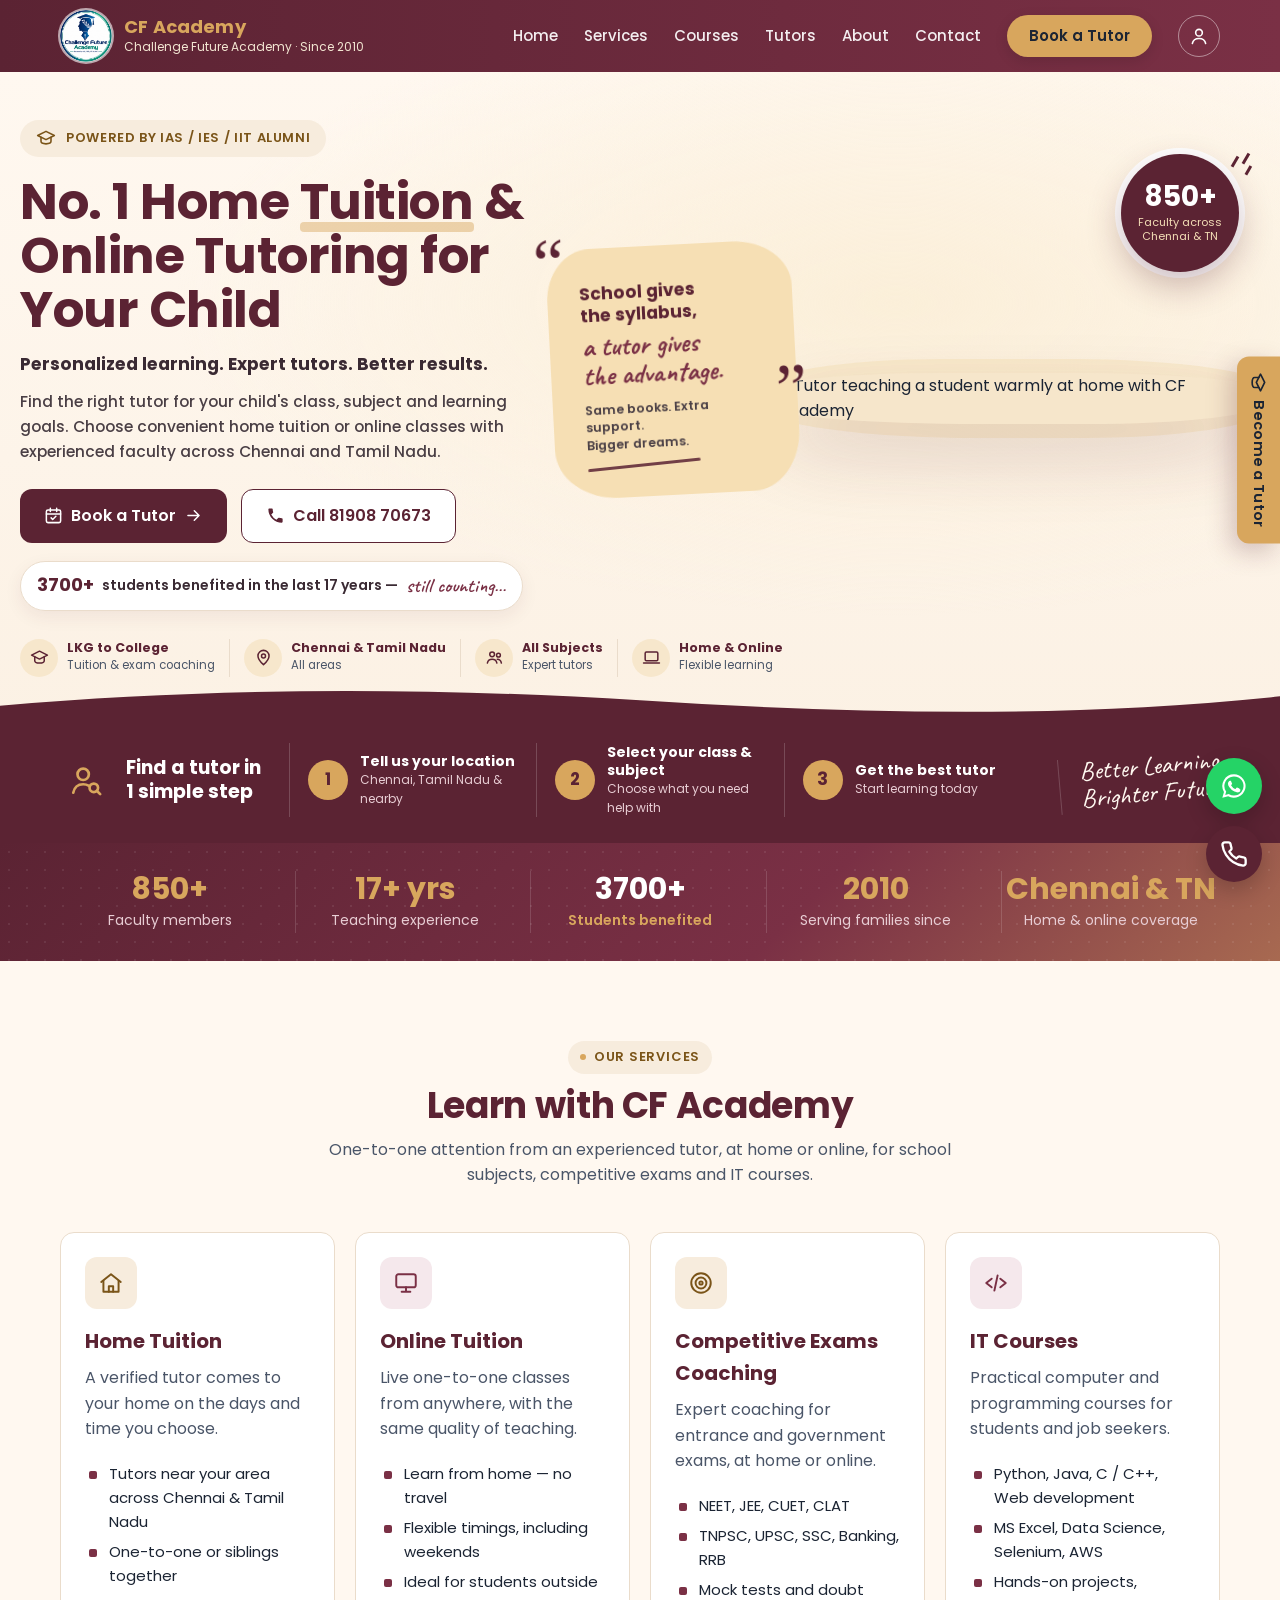
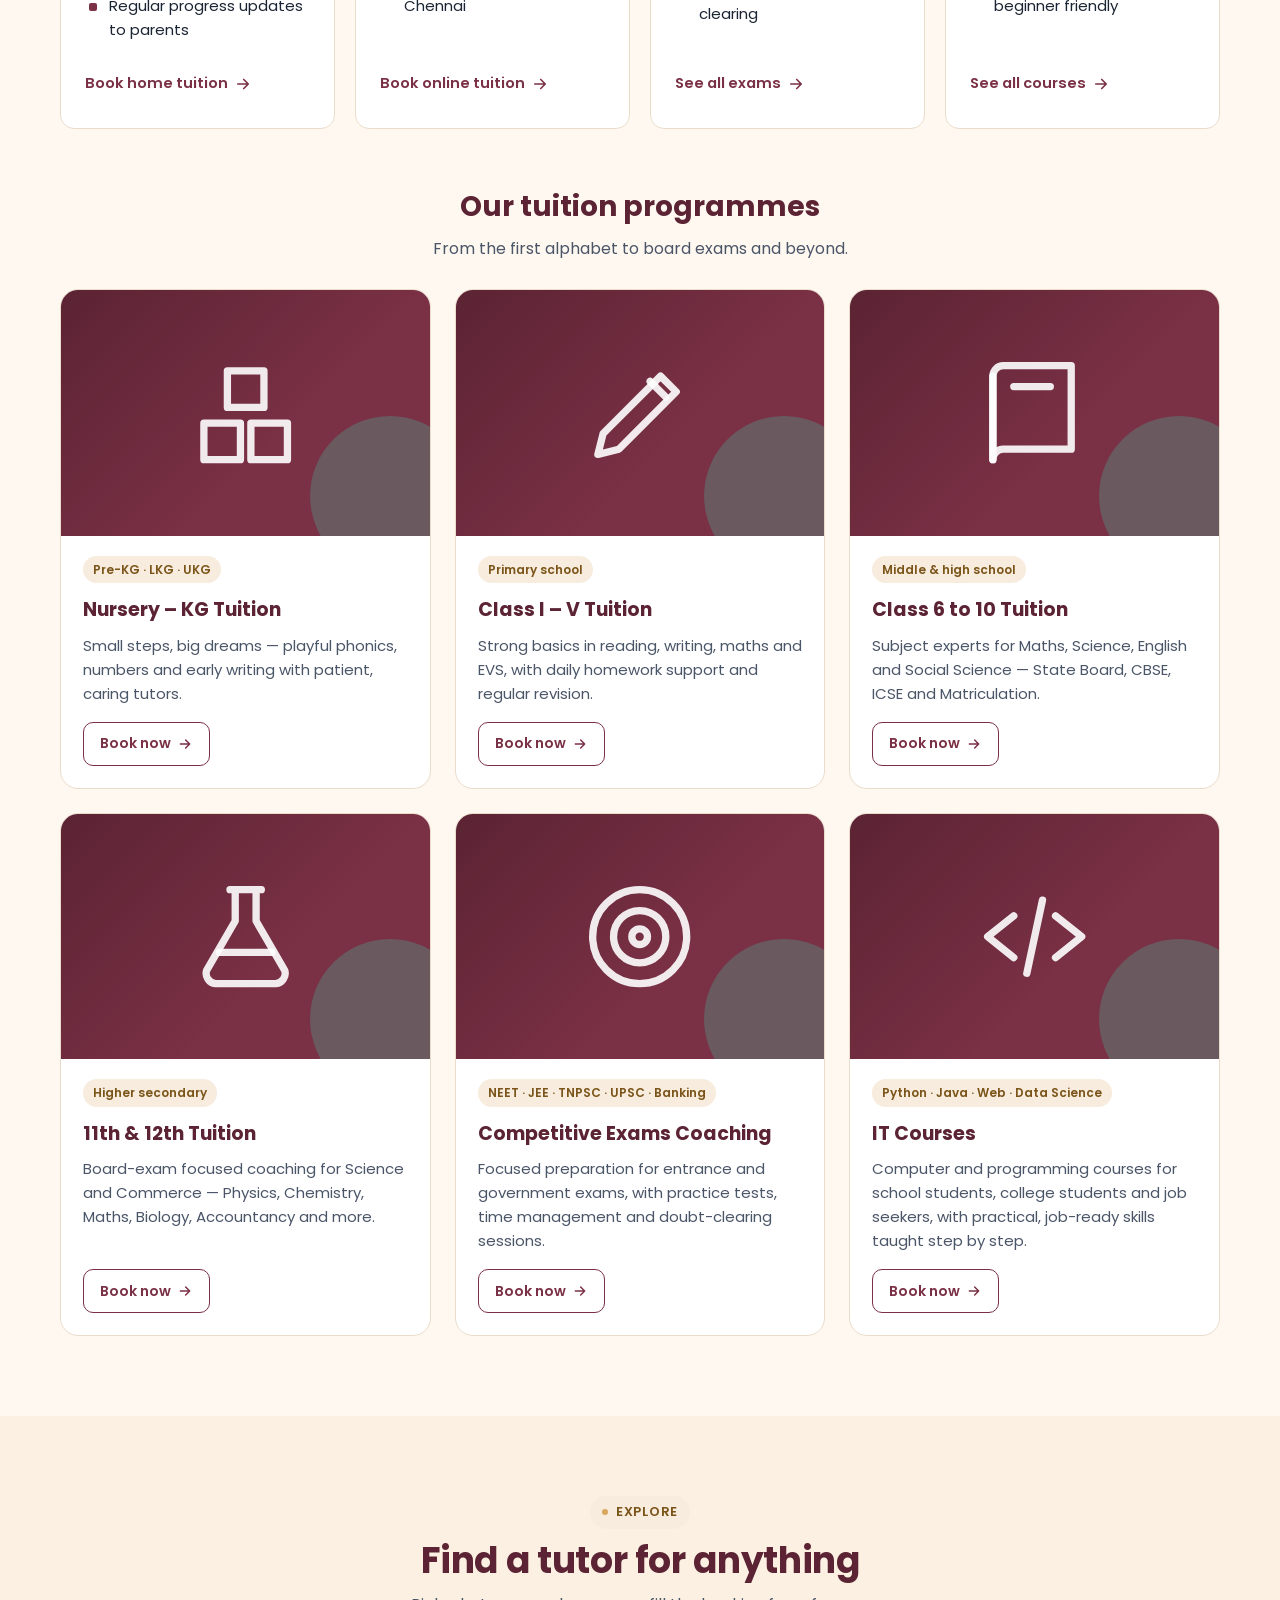
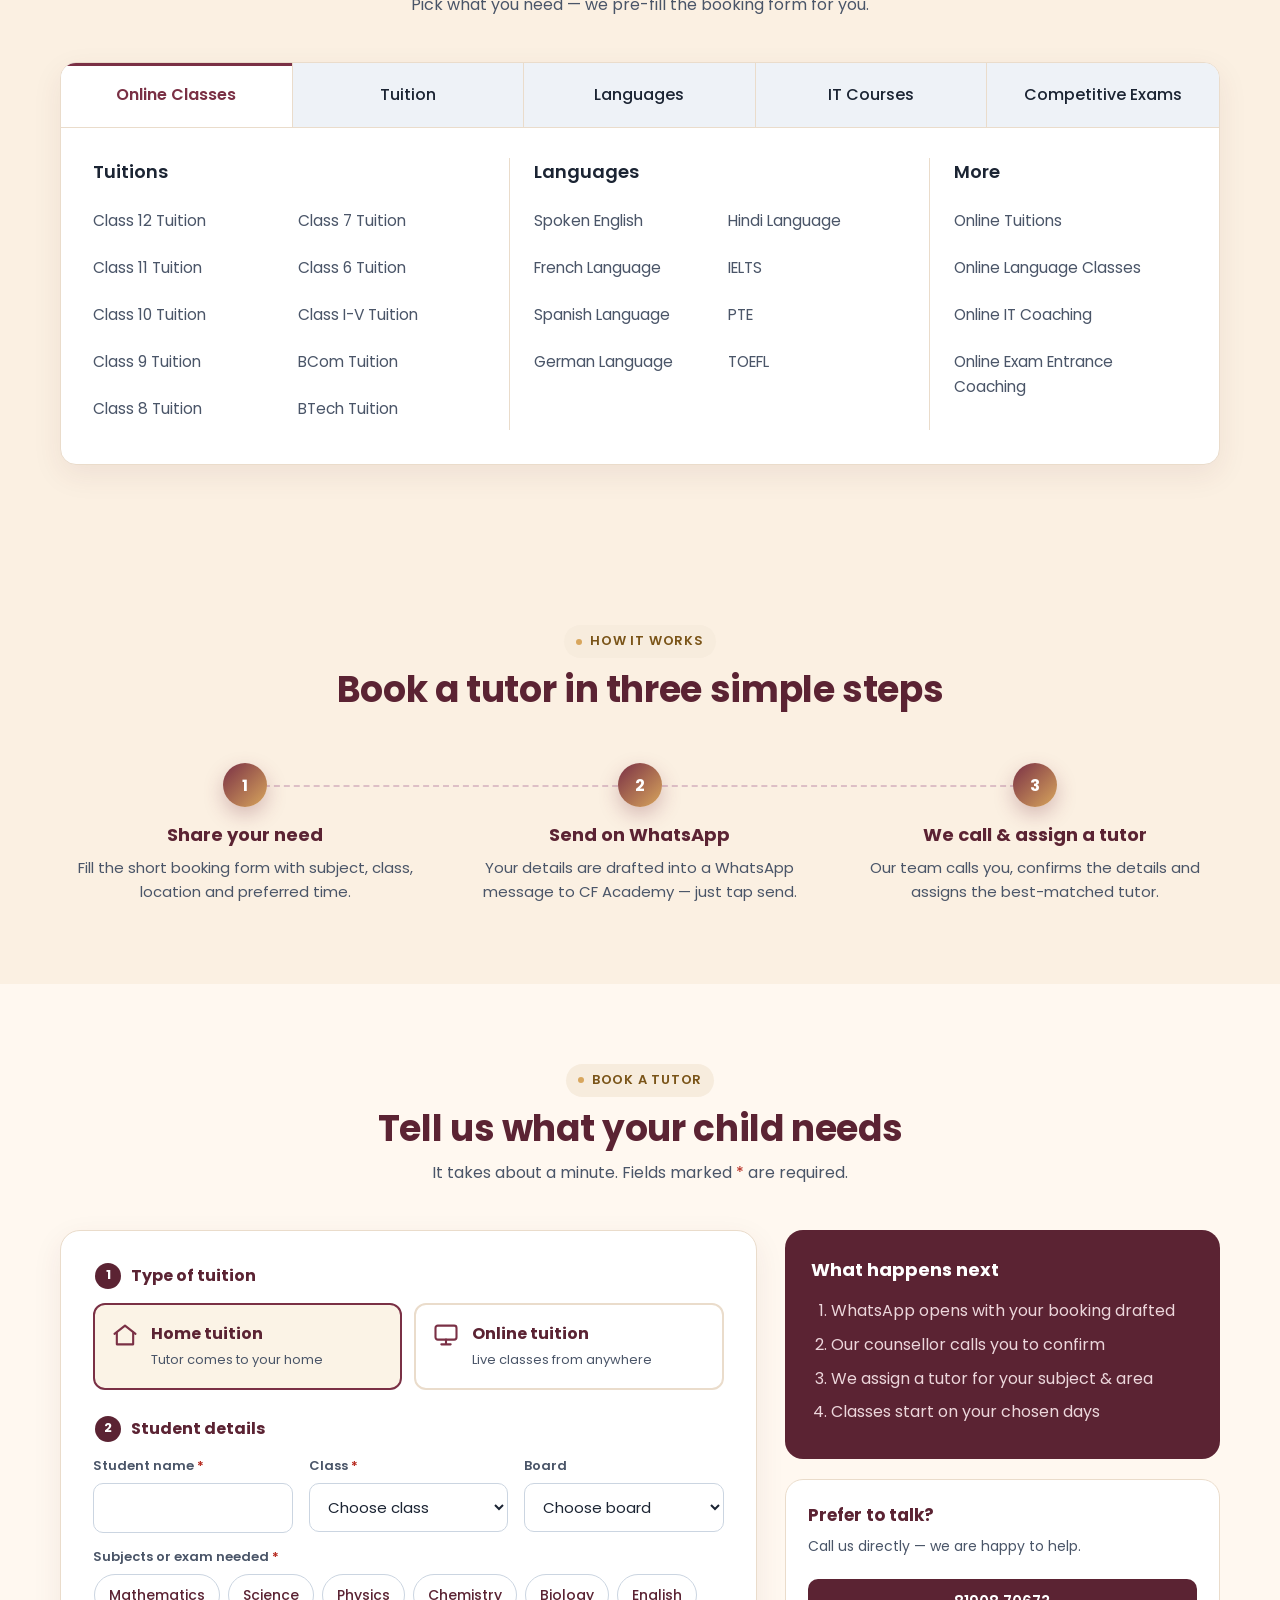
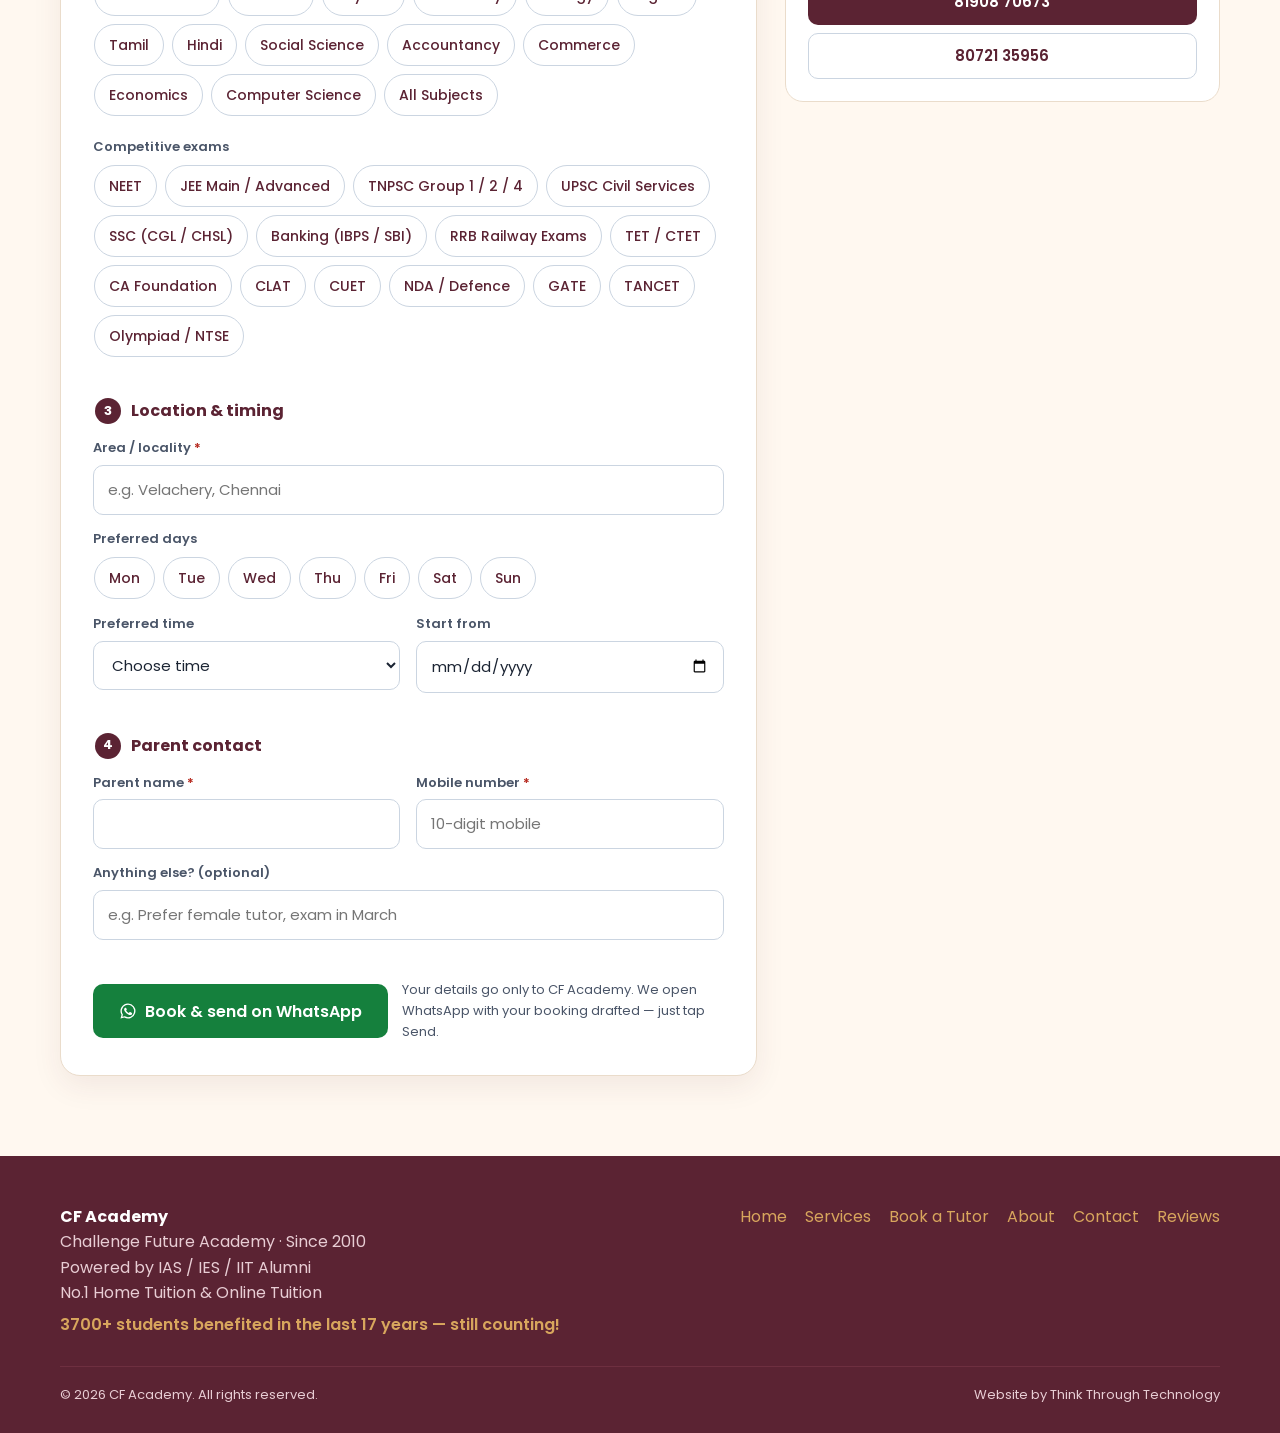
==== index.html @ 7d725a65 "Mobile: fix 3700+ proof card shape and quote card position under the photo Co-Authored-By: Claude Op" ====
<!doctype html>
<html lang="en">
<head>
<meta charset="utf-8">
<meta name="viewport" content="width=device-width, initial-scale=1">
<title>CF Academy | No.1 Home Tuition &amp; Online Tuition in Chennai &amp; Tamil Nadu</title>
<meta name="description" content="CF Academy (Challenge Future Academy) — home tuition and online tuition across Chennai and Tamil Nadu since 2010. 850+ faculty and 3700+ students benefited. School tuition (LKG to Class 12, all boards), college subjects, competitive exam coaching and IT courses. Book a tutor in a minute.">
<meta name="theme-color" content="#5B2333">
<meta property="og:title" content="CF Academy | No.1 Home Tuition &amp; Online Tuition in Chennai &amp; Tamil Nadu">
<meta property="og:description" content="CF Academy (Challenge Future Academy) — home tuition and online tuition across Chennai and Tamil Nadu since 2010. 850+ faculty for school tuition, college subjects, competitive exam coaching and IT courses. Book a tutor in a minute.">
<meta property="og:type" content="website">
<link rel="icon" href="assets/favicon.png" type="image/png">
<link rel="apple-touch-icon" href="assets/logo-192.png">
<link rel="preconnect" href="https://fonts.googleapis.com">
<link rel="preconnect" href="https://fonts.gstatic.com" crossorigin>
<link rel="preconnect" href="https://res.cloudinary.com" crossorigin>
<link rel="preconnect" href="https://firestore.googleapis.com" crossorigin>
<!-- font loads without blocking the first paint -->
<link rel="preload" as="style" href="https://fonts.googleapis.com/css2?family=Poppins:wght@400;500;600;700&family=Caveat:wght@600;700&display=swap">
<link rel="stylesheet" href="https://fonts.googleapis.com/css2?family=Poppins:wght@400;500;600;700&family=Caveat:wght@600;700&display=swap" media="print" onload="this.media='all'">
<noscript><link rel="stylesheet" href="https://fonts.googleapis.com/css2?family=Poppins:wght@400;500;600;700&family=Caveat:wght@600;700&display=swap"></noscript>
<link rel="stylesheet" href="css/site.css?v=202610231915">
<link rel="preload" as="image" href="https://res.cloudinary.com/u3hhrbtz/image/upload/f_auto,q_auto,w_800,c_limit/v1792424662/Warm_Tutoring_at_Home.png" imagesrcset="https://res.cloudinary.com/u3hhrbtz/image/upload/f_auto,q_auto,w_800,c_limit/v1792424662/Warm_Tutoring_at_Home.png 800w, https://res.cloudinary.com/u3hhrbtz/image/upload/f_auto,q_auto,w_1400,c_limit/v1792424662/Warm_Tutoring_at_Home.png 1400w" imagesizes="(max-width: 960px) 100vw, 560px" fetchpriority="high">
<script type="application/ld+json">
{
  "@context": "https://schema.org",
  "@type": "EducationalOrganization",
  "name": "CF Academy",
  "logo": "assets/logo.png",
  "alternateName": "Challenge Future Academy",
  "foundingDate": "2010",
  "founder": [{"@type": "Person", "name": "R. Nirmal"}, {"@type": "Person", "name": "V. Akshaya"}],
  "telephone": ["+91-8190870673", "+91-8072135956"],
  "areaServed": ["Chennai", "Tamil Nadu"]
}
</script>
<script>
// Opened by double-clicking the file? ES modules + Firebase need a web server.
if (location.protocol === "file:") {
  document.addEventListener("DOMContentLoaded", function () {
    var m = '<div style="max-width:620px;margin:60px auto;padding:24px;font:15px/1.6 system-ui,sans-serif;border:2px solid #7A3045;border-radius:14px;background:#fff;color:#1B2433">' +
      '<h2 style="margin:0 0 8px;color:#5B2333">Open this site through a web server</h2>' +
      '<p>This page was opened as a file (<code>file://</code>). Browsers block the JavaScript modules and Firebase login this way.</p>' +
      '<p><b>Easiest:</b> in VS Code, install the <b>Live Server</b> extension, right-click <code>index.html</code> → <b>Open with Live Server</b>.</p>' +
      '<p><b>Or</b> open a terminal in this folder and run <code>python -m http.server 8080</code>, then go to <a href="http://localhost:8080/">http://localhost:8080/</a>.</p></div>';
    document.body.innerHTML = m;
  });
}
</script>
</head>
<body>
<div class="progress" id="progress" aria-hidden="true"></div>

<header class="site-header" id="siteHeader">
  <div class="wrap">
    <a class="brand" href="#top" aria-label="CF Academy home">
      <img src="assets/logo-192.png" alt="Challenge Future Academy logo" width="52" height="52">
      <span><b>CF Academy</b><small>Challenge Future Academy · Since 2010</small></span>
    </a>
    <button class="menu-btn" type="button" aria-label="Open menu" aria-expanded="false" aria-controls="nav"><span></span></button>
    <nav class="nav" id="nav" aria-label="Main">
      <a class="nav-home" href="#top">Home</a>
      <a href="#services">Services</a>
      <a href="#explore">Courses</a>
      <a href="#tutors">Tutors</a>
      <a href="about.html">About</a>
      <a href="contact.html">Contact</a>
      <a class="btn btn-accent" href="#book">Book a Tutor</a>
      <a class="nav-admin" href="admin.html" title="Admin login" aria-label="Admin login"><svg viewBox="0 0 24 24" fill="none" stroke="currentColor" stroke-width="1.9" stroke-linecap="round" stroke-linejoin="round" aria-hidden="true"><circle cx="12" cy="8" r="4"/><path d="M4 21c.8-4 4-6 8-6s7.2 2 8 6"/></svg><span>Admin login</span></a>
    </nav>
  </div>
</header>

<main id="top">
  <!-- HERO -->
  <section class="hero hero2">
    <div class="wrap">
      <div class="h2-text">
        <span class="eyebrow h-in"><svg viewBox="0 0 24 24" fill="none" stroke="currentColor" stroke-width="1.9" stroke-linecap="round" stroke-linejoin="round" aria-hidden="true"><path d="M2 9l10-5 10 5-10 5z"/><path d="M6 11v5c0 1.7 2.7 3 6 3s6-1.3 6-3v-5"/></svg>Powered by IAS / IES / IIT Alumni</span>
        <h1 class="h-in" style="--d:80ms">No. 1 Home <span class="hl">Tuition</span> &amp; Online Tutoring for Your Child</h1>
        <p class="h2-tag h-in" style="--d:140ms">Personalized learning. Expert tutors. Better results.</p>
        <p class="lead h-in" style="--d:180ms">Find the right tutor for your child's class, subject and learning goals. Choose convenient home tuition or online classes with experienced faculty across Chennai and Tamil Nadu.</p>
        <div class="hero-cta h-in" style="--d:240ms">
          <a class="btn btn-navy btn-lg" href="#book"><svg viewBox="0 0 24 24" fill="none" stroke="currentColor" stroke-width="1.9" stroke-linecap="round" stroke-linejoin="round" aria-hidden="true"><rect x="3" y="5" width="18" height="16" rx="2"/><path d="M8 3v4M16 3v4M3 10h18M9 15l2 2 4-4"/></svg>Book a Tutor<svg viewBox="0 0 24 24" fill="none" stroke="currentColor" stroke-width="1.9" stroke-linecap="round" stroke-linejoin="round" aria-hidden="true"><path d="M5 12h14M13 6l6 6-6 6"/></svg></a>
          <a class="btn btn-outline btn-lg" href="tel:+918190870673" data-site="tel1"><svg viewBox="0 0 24 24" fill="currentColor" aria-hidden="true"><path d="M6.6 10.8a15.1 15.1 0 0 0 6.6 6.6l2.2-2.2a1 1 0 0 1 1-.25 11.4 11.4 0 0 0 3.6.57 1 1 0 0 1 1 1V20a1 1 0 0 1-1 1A17 17 0 0 1 3 4a1 1 0 0 1 1-1h3.5a1 1 0 0 1 1 1c0 1.25.2 2.45.57 3.57a1 1 0 0 1-.25 1z"/></svg>Call 81908 70673</a>
        </div>
        <p class="h2-proof h-in" style="--d:280ms"><b data-count="3700" data-suffix="+">3700+</b> students benefited in the last 17 years — <em>still counting…</em></p>
        <ul class="h2-feats h-in" style="--d:320ms">
          <li><span class="fi"><svg viewBox="0 0 24 24" fill="none" stroke="currentColor" stroke-width="1.9" stroke-linecap="round" stroke-linejoin="round" aria-hidden="true"><path d="M2 9l10-5 10 5-10 5z"/><path d="M6 11v5c0 1.7 2.7 3 6 3s6-1.3 6-3v-5"/></svg></span><span><b>LKG to College</b><small>Tuition &amp; exam coaching</small></span></li>
          <li><span class="fi"><svg viewBox="0 0 24 24" fill="none" stroke="currentColor" stroke-width="1.9" stroke-linecap="round" stroke-linejoin="round" aria-hidden="true"><path d="M12 21s-7-6.2-7-11a7 7 0 0 1 14 0c0 4.8-7 11-7 11z"/><circle cx="12" cy="10" r="2.5"/></svg></span><span><b>Chennai &amp; Tamil Nadu</b><small>All areas</small></span></li>
          <li><span class="fi"><svg viewBox="0 0 24 24" fill="none" stroke="currentColor" stroke-width="1.9" stroke-linecap="round" stroke-linejoin="round" aria-hidden="true"><circle cx="9" cy="8" r="3"/><circle cx="17" cy="9" r="2.4"/><path d="M3 19c.6-3 3-4.8 6-4.8s5.4 1.8 6 4.8M15.5 14.3c2.6.1 4.6 1.7 5.2 4.7"/></svg></span><span><b>All Subjects</b><small>Expert tutors</small></span></li>
          <li><span class="fi"><svg viewBox="0 0 24 24" fill="none" stroke="currentColor" stroke-width="1.9" stroke-linecap="round" stroke-linejoin="round" aria-hidden="true"><rect x="4" y="5" width="16" height="11" rx="1.5"/><path d="M2 19h20"/></svg></span><span><b>Home &amp; Online</b><small>Flexible learning</small></span></li>
        </ul>
      </div>

      <figure class="h2-visual h-in" style="--d:200ms">
        <blockquote class="h2-quote">
          <span class="q-mark" aria-hidden="true">“</span>
          <p>School gives<br>the syllabus,<br><em>a tutor gives<br>the advantage.</em></p>
          <span class="q-mark end" aria-hidden="true">”</span>
          <small>Same books. Extra support.<br>Bigger dreams.</small>
        </blockquote>
        <div class="h2-photo">
          <img src="https://res.cloudinary.com/u3hhrbtz/image/upload/f_auto,q_auto,w_800,c_limit/v1792424662/Warm_Tutoring_at_Home.png" srcset="https://res.cloudinary.com/u3hhrbtz/image/upload/f_auto,q_auto,w_800,c_limit/v1792424662/Warm_Tutoring_at_Home.png 800w, https://res.cloudinary.com/u3hhrbtz/image/upload/f_auto,q_auto,w_1400,c_limit/v1792424662/Warm_Tutoring_at_Home.png 1400w" sizes="(max-width: 960px) 92vw, 560px" alt="Tutor teaching a student warmly at home with CF Academy" fetchpriority="high" decoding="async">
        </div>
        <figcaption class="h2-badge"><b data-count="850" data-suffix="+">850+</b><span>Faculty across<br>Chennai &amp; TN</span></figcaption>
      </figure>
    </div>

    <div class="h2-steps">
      <svg class="h2-wave" viewBox="0 0 1440 60" preserveAspectRatio="none" aria-hidden="true"><path d="M0 34 C 240 6, 480 6, 720 26 S 1200 54, 1440 20 L1440 60 L0 60 Z"/></svg>
      <div class="wrap">
        <a class="h2-find" href="#book"><span class="fi"><svg viewBox="0 0 24 24" fill="none" stroke="currentColor" stroke-width="1.9" stroke-linecap="round" stroke-linejoin="round" aria-hidden="true"><circle cx="10" cy="8" r="4"/><path d="M3 21c.8-4 3.6-6 7-6 1.4 0 2.7.3 3.8 1"/><circle cx="17.5" cy="17.5" r="3"/><path d="M19.6 19.6L22 22"/></svg></span><b>Find a tutor in<br>1 simple step</b></a>
        <ol class="h2-list">
          <li><span class="n">1</span><span><b>Tell us your location</b><small>Chennai, Tamil Nadu &amp; nearby</small></span></li>
          <li><span class="n">2</span><span><b>Select your class &amp; subject</b><small>Choose what you need help with</small></span></li>
          <li><span class="n">3</span><span><b>Get the best tutor</b><small>Start learning today</small></span></li>
        </ol>
        <p class="h2-script">Better Learning<br>Brighter Future</p>
      </div>
    </div>
  </section>

  <!-- STATS -->
  <section class="stats" aria-label="CF Academy at a glance">
    <div class="wrap">
      <div class="stat"><b data-count="850" data-suffix="+">850+</b><span>Faculty members</span></div>
      <div class="stat"><b data-count="17" data-suffix="+ yrs">17+ yrs</b><span>Teaching experience</span></div>
      <div class="stat stat-hl"><b data-count="3700" data-suffix="+">3700+</b><span>Students benefited</span></div>
      <div class="stat"><b data-count="2010" data-from="1990">2010</b><span>Serving families since</span></div>
      <div class="stat"><b>Chennai &amp; TN</b><span>Home &amp; online coverage</span></div>
    </div>
  </section>

  <!-- AD BANNERS (managed in Admin → Banners; hidden when there are none) -->
  <section class="banners" id="banners" aria-label="Announcements" hidden>
    <div class="wrap">
      <div class="slider" id="slider" aria-roledescription="carousel">
        <div class="slides" id="slides" aria-live="polite"></div>
        <button class="sl-nav sl-prev" type="button" aria-label="Previous slide"><svg viewBox="0 0 24 24" fill="none" stroke="currentColor" stroke-width="2.4" stroke-linecap="round" stroke-linejoin="round" aria-hidden="true"><path d="M15 6l-6 6 6 6"/></svg></button>
        <button class="sl-nav sl-next" type="button" aria-label="Next slide"><svg viewBox="0 0 24 24" fill="none" stroke="currentColor" stroke-width="2.4" stroke-linecap="round" stroke-linejoin="round" aria-hidden="true"><path d="M9 6l6 6-6 6"/></svg></button>
        <div class="sl-dots" id="slDots" role="group" aria-label="Choose slide"></div>
      </div>
    </div>
  </section>

  <!-- SERVICES -->
  <section class="block" id="services">
    <div class="wrap">
      <div class="sec-head reveal">
        <span class="eyebrow">Our services</span>
        <h2>Learn with CF Academy</h2>
        <p>One-to-one attention from an experienced tutor, at home or online, for school subjects, competitive exams and IT courses.</p>
      </div>
      <div class="grid-4" data-stagger>
        <article class="card service-card reveal">
          <div class="icon-badge accent"><svg viewBox="0 0 24 24" fill="none" stroke="currentColor" stroke-width="1.8" stroke-linecap="round" stroke-linejoin="round" aria-hidden="true"><path d="M3 11l9-7 9 7"/><path d="M5 10v10h14V10"/><path d="M10 20v-5h4v5"/></svg></div>
          <h3>Home Tuition</h3>
          <p>A verified tutor comes to your home on the days and time you choose.</p>
          <ul>
            <li>Tutors near your area across Chennai &amp; Tamil Nadu</li>
            <li>One-to-one or siblings together</li>
            <li>Regular progress updates to parents</li>
          </ul>
          <button type="button" class="svc-cta" data-mode-book="Home tuition">Book home tuition <svg viewBox="0 0 24 24" fill="none" stroke="currentColor" stroke-width="2.2" stroke-linecap="round" stroke-linejoin="round" aria-hidden="true"><path d="M5 12h14M13 6l6 6-6 6"/></svg></button>
        </article>
        <article class="card service-card reveal">
          <div class="icon-badge"><svg viewBox="0 0 24 24" fill="none" stroke="currentColor" stroke-width="1.8" stroke-linecap="round" stroke-linejoin="round" aria-hidden="true"><rect x="3" y="4" width="18" height="12" rx="2"/><path d="M8 20h8M12 16v4"/></svg></div>
          <h3>Online Tuition</h3>
          <p>Live one-to-one classes from anywhere, with the same quality of teaching.</p>
          <ul>
            <li>Learn from home — no travel</li>
            <li>Flexible timings, including weekends</li>
            <li>Ideal for students outside Chennai</li>
          </ul>
          <button type="button" class="svc-cta" data-mode-book="Online tuition">Book online tuition <svg viewBox="0 0 24 24" fill="none" stroke="currentColor" stroke-width="2.2" stroke-linecap="round" stroke-linejoin="round" aria-hidden="true"><path d="M5 12h14M13 6l6 6-6 6"/></svg></button>
        </article>
        <article class="card service-card reveal">
          <div class="icon-badge accent"><svg viewBox="0 0 24 24" fill="none" stroke="currentColor" stroke-width="1.8" stroke-linecap="round" stroke-linejoin="round" aria-hidden="true"><circle cx="12" cy="12" r="9"/><circle cx="12" cy="12" r="5"/><circle cx="12" cy="12" r="1.5"/></svg></div>
          <h3>Competitive Exams Coaching</h3>
          <p>Expert coaching for entrance and government exams, at home or online.</p>
          <ul>
            <li>NEET, JEE, CUET, CLAT</li>
            <li>TNPSC, UPSC, SSC, Banking, RRB</li>
            <li>Mock tests and doubt clearing</li>
          </ul>
          <button type="button" class="svc-cta" data-explore="Competitive Exams">See all exams <svg viewBox="0 0 24 24" fill="none" stroke="currentColor" stroke-width="2.2" stroke-linecap="round" stroke-linejoin="round" aria-hidden="true"><path d="M5 12h14M13 6l6 6-6 6"/></svg></button>
        </article>
        <article class="card service-card reveal">
          <div class="icon-badge"><svg viewBox="0 0 24 24" fill="none" stroke="currentColor" stroke-width="1.8" stroke-linecap="round" stroke-linejoin="round" aria-hidden="true"><path d="M8 8l-5 4 5 4M16 8l5 4-5 4M13.5 5l-3 14"/></svg></div>
          <h3>IT Courses</h3>
          <p>Practical computer and programming courses for students and job seekers.</p>
          <ul>
            <li>Python, Java, C / C++, Web development</li>
            <li>MS Excel, Data Science, Selenium, AWS</li>
            <li>Hands-on projects, beginner friendly</li>
          </ul>
          <button type="button" class="svc-cta" data-explore="IT Courses">See all courses <svg viewBox="0 0 24 24" fill="none" stroke="currentColor" stroke-width="2.2" stroke-linecap="round" stroke-linejoin="round" aria-hidden="true"><path d="M5 12h14M13 6l6 6-6 6"/></svg></button>
        </article>
      </div>
      <div class="prog-head reveal">
        <h3>Our tuition programmes</h3>
        <p>From the first alphabet to board exams and beyond.</p>
      </div>
      <div class="programs" id="programs"></div>
    </div>
  </section>

  <!-- FIND A TUTOR FOR ANYTHING (tabbed table) -->
  <section class="block alt" id="explore">
    <div class="wrap">
      <div class="sec-head reveal">
        <span class="eyebrow">Explore</span>
        <h2>Find a tutor for anything</h2>
        <p>Pick what you need — we pre-fill the booking form for you.</p>
      </div>
      <div class="explore reveal">
        <div class="ex-tabs" role="tablist" aria-label="Categories" id="exTabs"></div>
        <div class="ex-panel" id="exPanel" role="tabpanel"></div>
      </div>
    </div>
  </section>

  <!-- MEET OUR TUTORS (managed in Admin → Website Tutors; hidden when there are none) -->
  <section class="block" id="tutors" hidden>
    <div class="wrap">
      <div class="sec-head reveal">
        <span class="eyebrow">Our faculty</span>
        <h2>Meet some of our tutors</h2>
        <p>A few of the 850+ experienced teachers who guide CF Academy students at home and online.</p>
      </div>
      <div class="tutors" id="tutorList" data-stagger></div>
      <p class="tutors-foot reveal">We match every student with the right tutor for their subject, class and area.<a class="btn btn-accent" href="#book">Find my tutor</a></p>
    </div>
  </section>

  <section class="block alt" id="how">
    <div class="wrap">
      <div class="sec-head reveal">
        <span class="eyebrow">How it works</span>
        <h2>Book a tutor in three simple steps</h2>
      </div>
      <div class="grid-3 steps" data-stagger>
        <div class="step reveal"><div class="num">1</div><h3>Share your need</h3><p>Fill the short booking form with subject, class, location and preferred time.</p></div>
        <div class="step reveal"><div class="num">2</div><h3>Send on WhatsApp</h3><p>Your details are drafted into a WhatsApp message to CF Academy — just tap send.</p></div>
        <div class="step reveal"><div class="num">3</div><h3>We call &amp; assign a tutor</h3><p>Our team calls you, confirms the details and assigns the best-matched tutor.</p></div>
      </div>
    </div>
  </section>

  <!-- BOOKING -->
  <section class="block" id="book">
    <div class="wrap">
      <div class="sec-head reveal">
        <span class="eyebrow">Book a tutor</span>
        <h2>Tell us what your child needs</h2>
        <p>It takes about a minute. Fields marked <span style="color:var(--err)">*</span> are required.</p>
      </div>

      <div class="book-wrap">
        <div class="book-form">
          <form id="bookForm" novalidate>
            <fieldset>
              <legend><span class="n">1</span>Type of tuition</legend>
              <div class="mode-cards">
                <label class="mode-card">
                  <input type="radio" name="mode" value="Home tuition" checked>
                  <svg viewBox="0 0 24 24" fill="none" stroke="currentColor" stroke-width="1.8" stroke-linecap="round" stroke-linejoin="round" aria-hidden="true"><path d="M3 11l9-7 9 7"/><path d="M5 10v10h14V10"/></svg>
                  <span><b>Home tuition</b><small>Tutor comes to your home</small></span>
                </label>
                <label class="mode-card">
                  <input type="radio" name="mode" value="Online tuition">
                  <svg viewBox="0 0 24 24" fill="none" stroke="currentColor" stroke-width="1.8" stroke-linecap="round" stroke-linejoin="round" aria-hidden="true"><rect x="3" y="4" width="18" height="12" rx="2"/><path d="M8 20h8M12 16v4"/></svg>
                  <span><b>Online tuition</b><small>Live classes from anywhere</small></span>
                </label>
              </div>
            </fieldset>

            <fieldset>
              <legend><span class="n">2</span>Student details</legend>
              <div class="row three">
                <div class="f" data-f="studentName">
                  <label for="studentName">Student name <span class="req">*</span></label>
                  <input id="studentName" name="studentName" autocomplete="off" maxlength="60">
                  <span class="err-msg">Please enter the student's name</span>
                </div>
                <div class="f" data-f="studentClass">
                  <label for="studentClass">Class <span class="req" id="classReq">*</span></label>
                  <select id="studentClass" name="studentClass"></select>
                  <span class="err-msg">Please choose the class</span>
                </div>
                <div class="f">
                  <label for="board">Board</label>
                  <select id="board" name="board"></select>
                </div>
              </div>
              <div class="f" data-f="subjects">
                <span class="lbl" id="subjLbl">Subjects or exam needed <span class="req" style="color:var(--err)">*</span></span>
                <div class="chips" id="subjectChips" role="group" aria-labelledby="subjLbl"></div>
                <span class="lbl exam-lbl" id="examLbl">Competitive exams</span>
                <div class="chips" id="examChips" role="group" aria-labelledby="examLbl"></div>
                <span class="err-msg">Please choose at least one subject or exam</span>
              </div>
            </fieldset>

            <fieldset>
              <legend><span class="n">3</span>Location &amp; timing</legend>
              <div class="f" data-f="area">
                <label for="area">Area / locality <span class="req" id="areaReq">*</span></label>
                <input id="area" name="area" placeholder="e.g. Velachery, Chennai" maxlength="80" autocomplete="address-level3">
                <span class="err-msg">Please enter your area for home tuition</span>
              </div>
              <div class="f">
                <span class="lbl" id="daysLbl">Preferred days</span>
                <div class="chips" id="dayChips" role="group" aria-labelledby="daysLbl"></div>
              </div>
              <div class="row">
                <div class="f">
                  <label for="time">Preferred time</label>
                  <select id="time" name="time"></select>
                </div>
                <div class="f">
                  <label for="startDate">Start from</label>
                  <input id="startDate" name="startDate" type="date">
                </div>
              </div>
            </fieldset>

            <fieldset>
              <legend><span class="n">4</span>Parent contact</legend>
              <div class="row">
                <div class="f" data-f="parentName">
                  <label for="parentName">Parent name <span class="req">*</span></label>
                  <input id="parentName" name="parentName" autocomplete="name" maxlength="60">
                  <span class="err-msg">Please enter your name</span>
                </div>
                <div class="f" data-f="phone">
                  <label for="phone">Mobile number <span class="req">*</span></label>
                  <input id="phone" name="phone" type="tel" inputmode="numeric" autocomplete="tel-national" placeholder="10-digit mobile" maxlength="18">
                  <span class="err-msg">Please enter a valid 10-digit mobile number</span>
                </div>
              </div>
              <div class="f">
                <label for="notes">Anything else? (optional)</label>
                <input id="notes" name="notes" placeholder="e.g. Prefer female tutor, exam in March" maxlength="200">
              </div>
            </fieldset>

            <div class="submit-row">
              <button class="btn btn-wa" type="submit" id="submitBtn">
                <svg viewBox="0 0 24 24" fill="currentColor" aria-hidden="true"><path d="M12 2a10 10 0 0 0-8.6 15.1L2 22l5-1.3A10 10 0 1 0 12 2zm0 18.2a8.2 8.2 0 0 1-4.2-1.1l-.3-.2-3 .8.8-2.9-.2-.3A8.2 8.2 0 1 1 12 20.2zm4.5-6.1c-.2-.1-1.5-.7-1.7-.8s-.4-.1-.6.1-.7.8-.8 1-.3.2-.5.1a6.7 6.7 0 0 1-3.3-2.9c-.3-.4.3-.4.7-1.3a.5.5 0 0 0 0-.5l-.8-1.8c-.2-.5-.4-.4-.6-.4h-.5a1 1 0 0 0-.7.3 3 3 0 0 0-.9 2.2 5.2 5.2 0 0 0 1.1 2.7 11.8 11.8 0 0 0 4.5 4c1.7.7 2.3.8 3.2.6.5-.1 1.5-.6 1.7-1.2s.2-1.1.1-1.2-.2-.1-.4-.2z"/></svg>
                Book &amp; send on WhatsApp
              </button>
              <small>Your details go only to CF Academy. We open WhatsApp with your booking drafted — just tap Send.</small>
            </div>
          </form>

          <div class="book-done" id="bookDone" aria-live="polite">
            <div class="tick"><svg viewBox="0 0 24 24" fill="none" stroke="currentColor" stroke-width="2.4" stroke-linecap="round" stroke-linejoin="round" aria-hidden="true"><path d="M5 12l5 5L20 7"/></svg></div>
            <h3>Booking received!</h3>
            <div class="bid" id="doneId"></div>
            <p>Please tap <b>Send</b> in WhatsApp so our team gets your details instantly. We will call you to confirm the tutor.</p>
            <div class="actions">
              <a class="btn btn-wa" id="doneWa" href="#" target="_blank" rel="noopener">Open WhatsApp again</a>
              <a class="btn btn-ghost" href="tel:+918190870673" data-site="tel1">Call us</a>
              <button class="btn btn-ghost" type="button" id="newBooking">Book for another child</button>
            </div>
          </div>
        </div>

        <aside class="book-aside">
          <div class="aside-card">
            <h3>What happens next</h3>
            <ol>
              <li>WhatsApp opens with your booking drafted</li>
              <li>Our counsellor calls you to confirm</li>
              <li>We assign a tutor for your subject &amp; area</li>
              <li>Classes start on your chosen days</li>
            </ol>
          </div>
          <div class="aside-call">
            <h3>Prefer to talk?</h3>
            <p>Call us directly — we are happy to help.</p>
            <a class="btn btn-navy" href="tel:+918190870673" data-site="tel1">81908 70673</a>
            <a class="btn btn-ghost" href="tel:+918072135956" data-site="tel2">80721 35956</a>
          </div>
        </aside>
      </div>
    </div>
  </section>

</main>

<footer class="site-footer">
  <div class="wrap">
    <div>
      <b>CF Academy</b><br>
      Challenge Future Academy · Since 2010<br>
      Powered by IAS / IES / IIT Alumni<br>
      No.1 Home Tuition &amp; Online Tuition<br>
      <span class="foot-hl">3700+ students benefited in the last 17 years — still counting!</span>
    </div>
    <div class="links">
      <a href="index.html#top">Home</a>
      <a href="#services">Services</a>
      <a href="#book">Book a Tutor</a>
      <a href="about.html">About</a>
      <a href="contact.html">Contact</a>
      <a href="contact.html#reviews">Reviews</a>
    </div>
    <div class="copy">
      <span>© <span id="year">2026</span> CF Academy. All rights reserved.</span>
      <span>Website by Think Through Technology</span>
    </div>
  </div>
</footer>

<div class="floating">
  <a class="float-btn float-wa" href="https://wa.me/918190870673?text=Hello%20CF%20Academy%2C%20I%20need%20a%20tutor%20for%20my%20child." target="_blank" rel="noopener" aria-label="Chat on WhatsApp" data-site="wa-float">
    <svg viewBox="0 0 24 24" fill="currentColor" aria-hidden="true"><path d="M12 2a10 10 0 0 0-8.6 15.1L2 22l5-1.3A10 10 0 1 0 12 2zm0 18.2a8.2 8.2 0 0 1-4.2-1.1l-.3-.2-3 .8.8-2.9-.2-.3A8.2 8.2 0 1 1 12 20.2zm4.5-6.1c-.2-.1-1.5-.7-1.7-.8s-.4-.1-.6.1-.7.8-.8 1-.3.2-.5.1a6.7 6.7 0 0 1-3.3-2.9c-.3-.4.3-.4.7-1.3a.5.5 0 0 0 0-.5l-.8-1.8c-.2-.5-.4-.4-.6-.4h-.5a1 1 0 0 0-.7.3 3 3 0 0 0-.9 2.2 5.2 5.2 0 0 0 1.1 2.7 11.8 11.8 0 0 0 4.5 4c1.7.7 2.3.8 3.2.6.5-.1 1.5-.6 1.7-1.2s.2-1.1.1-1.2-.2-.1-.4-.2z"/></svg>
  </a>
  <a class="float-btn float-call" href="tel:+918190870673" aria-label="Call CF Academy" data-site="tel1">
    <svg viewBox="0 0 24 24" fill="none" stroke="currentColor" stroke-width="2" stroke-linecap="round" stroke-linejoin="round" aria-hidden="true"><path d="M22 16.9v3a2 2 0 0 1-2.2 2 19.8 19.8 0 0 1-8.6-3.1 19.5 19.5 0 0 1-6-6A19.8 19.8 0 0 1 2.1 4.2 2 2 0 0 1 4.1 2h3a2 2 0 0 1 2 1.7c.1 1 .4 1.9.7 2.8a2 2 0 0 1-.5 2.1L8 9.9a16 16 0 0 0 6 6l1.3-1.3a2 2 0 0 1 2.1-.4c.9.3 1.8.6 2.8.7a2 2 0 0 1 1.7 2z"/></svg>
  </a>
</div>

<div class="toast" id="toast" role="status" aria-live="polite"></div>

<script type="module" src="js/site.js?v=202610231915"></script>
</body>
</html>
---- css/site.css ----
/* CF Academy — public website styles (burgundy · champagne · ivory) */
:root {
  --navy: #5B2333;          /* burgundy: headings, dark bars */
  --navy-2: #7A3045;
  --navy-soft: #F5E8EC;
  --accent: #7A3045;        /* burgundy: buttons, links */
  --accent-hover: #4A1B29;
  --accent-light: #D8A65D;  /* champagne: highlights */
  --orange: #D8A65D;
  --orange-dark: #C08E45;
  --accent-soft: #F7ECDD;
  --accent-ink: #7A5418;
  --bg: #FFF8F0;            /* ivory */
  --bg-2: #FBF0E2;
  --ink: #1B2433;
  --muted: #4A5568;
  --line: #EADCCB;
  --ok: #15803D;
  --ok-soft: #DCFCE7;
  --err: #B42318;
  --radius: 14px;
  --shadow: 0 10px 30px rgba(91, 35, 51, 0.08);
  --header-h: 72px;
}
* { box-sizing: border-box; }
html { scroll-behavior: smooth; scroll-padding-top: calc(var(--header-h) + 12px); }
body {
  margin: 0;
  font-family: "Poppins", system-ui, -apple-system, "Segoe UI", sans-serif;
  color: var(--ink);
  background: var(--bg);
  line-height: 1.6;
  -webkit-font-smoothing: antialiased;
}
img { max-width: 100%; display: block; }
a { color: var(--navy-2); }
.wrap { max-width: 1200px; margin: 0 auto; padding: 0 20px; }
.sr-only { position: absolute; width: 1px; height: 1px; overflow: hidden; clip: rect(0 0 0 0); white-space: nowrap; }

/* ── Header ── */
.site-header {
  position: sticky; top: 0; z-index: 50;
  background: #fff;
  border-bottom: 1px solid var(--line);
  transition: transform .3s cubic-bezier(.4, 0, .2, 1), box-shadow .3s ease;
}
.site-header.scrolled { box-shadow: 0 6px 24px rgba(91, 35, 51, .08); border-bottom-color: transparent; }
.site-header.hide { transform: translateY(-100%); }
.site-header .wrap { height: var(--header-h); display: flex; align-items: center; justify-content: space-between; gap: 16px; }
.brand { display: flex; align-items: center; gap: 12px; text-decoration: none; color: var(--navy); }
.brand img { width: 52px; height: 52px; border-radius: 50%; }
.brand b { display: block; font-size: 18px; line-height: 1.2; }
.brand small { display: block; font-size: 12px; color: var(--muted); }
.nav { display: flex; align-items: center; gap: 26px; }
.nav a { text-decoration: none; color: var(--ink); font-weight: 500; font-size: 15px; }
.nav a:not(.btn) { position: relative; padding: 6px 0; }
.nav a:not(.btn)::after { content: ""; position: absolute; left: 0; right: 0; bottom: 0; height: 2px; border-radius: 2px; background: var(--accent); transform: scaleX(0); transform-origin: left; transition: transform .25s ease; }
.nav a:not(.btn):hover::after, .nav a[aria-current="page"]::after { transform: scaleX(1); }
.nav a:hover, .nav a[aria-current="page"] { color: var(--navy); }
.nav a.btn, .nav a.btn:hover { color: #fff; }
.btn {
  display: inline-flex; align-items: center; justify-content: center; gap: 8px;
  min-height: 46px; padding: 0 20px; border-radius: 10px; border: 0;
  font: inherit; font-weight: 600; font-size: 15px; text-decoration: none; cursor: pointer;
  transition: transform .15s ease, box-shadow .15s ease, background .15s ease;
}
.btn:active { transform: translateY(1px); }
.btn-accent { background: var(--accent); color: #fff; }
.btn-accent:hover { background: var(--accent-hover); box-shadow: 0 6px 18px rgba(122, 48, 69, .3); }
.btn-navy { background: var(--navy); color: #fff; }
.btn-navy:hover { background: var(--navy-2); }
.btn-ghost { background: #fff; color: var(--navy); border: 1px solid #CBD5E1; }
.btn-ghost:hover { border-color: var(--navy-2); }
.btn-wa { background: #15803D; color: #fff; }
.btn-wa:hover { background: #116C33; }
.btn svg { width: 18px; height: 18px; flex: none; }
.menu-btn { display: none; background: none; border: 1px solid var(--line); border-radius: 10px; width: 46px; height: 46px; cursor: pointer; }
.menu-btn span, .menu-btn span::before, .menu-btn span::after { display: block; width: 20px; height: 2px; background: var(--navy); margin: 0 auto; position: relative; content: ""; }
.menu-btn span::before { position: absolute; top: -6px; }
.menu-btn span::after { position: absolute; top: 6px; }

/* ── Hero ── */
.hero { position: relative; overflow: hidden; background: linear-gradient(180deg, var(--bg) 0%, var(--bg-2) 100%); }
.hero::before {
  content: ""; position: absolute; right: -180px; top: -160px; width: 560px; height: 560px; border-radius: 50%;
  background: radial-gradient(circle, rgba(25, 158, 126, .14), rgba(25, 158, 126, 0) 70%);
}
.hero .wrap { position: relative; display: grid; grid-template-columns: 1.05fr 1fr; gap: 40px 48px; align-items: center; padding-top: 56px; padding-bottom: 56px; }
.eyebrow { display: inline-flex; align-items: center; gap: 8px; font-size: 13px; font-weight: 600; letter-spacing: .06em; text-transform: uppercase; color: var(--accent-ink); background: var(--accent-soft); padding: 6px 12px; border-radius: 999px; }
.hero h1 { margin: 18px 0 16px; font-size: clamp(32px, 4.6vw, 52px); line-height: 1.12; color: var(--navy); letter-spacing: -.01em; }
.hero h1 .hl { position: relative; white-space: nowrap; }
.hero h1 .hl::after { content: ""; position: absolute; left: 0; right: 0; bottom: 4px; height: 10px; background: var(--accent-light); opacity: .35; z-index: -1; border-radius: 4px; }
.hero p.lead { font-size: 17px; color: var(--muted); max-width: 560px; margin: 0 0 28px; }
.hero-cta { display: flex; flex-wrap: wrap; gap: 12px; }
.hero-points { display: flex; flex-wrap: wrap; gap: 10px 22px; margin-top: 28px; padding: 0; list-style: none; font-size: 14px; color: var(--ink); }
.hero-points li { display: flex; align-items: center; gap: 8px; }
.hero-points svg { width: 18px; height: 18px; color: var(--ok); }

.quick-card { grid-column: 1 / -1; display: grid; grid-template-columns: minmax(150px, .85fr) auto 1.15fr 1fr 1.2fr auto; gap: 12px; align-items: end; background: var(--navy); color: #fff; border-radius: 20px; padding: 22px 24px; box-shadow: 0 24px 60px rgba(91, 35, 51, .22); }
.quick-card h2 { margin: 0 0 2px; font-size: 18px; line-height: 1.3; }
.quick-card p { margin: 0; color: #E8CDD4; font-size: 13px; }
.qc-title { align-self: center; }
.quick-card label { display: block; font-size: 12px; font-weight: 600; color: #E8CDD4; margin-bottom: 6px; }
.quick-card .field { margin: 0; min-width: 0; }
.quick-card select, .quick-card input { width: 100%; height: 48px; border-radius: 10px; border: 1px solid rgba(255,255,255,.22); background: rgba(255,255,255,.08); color: #fff; padding: 0 12px; font: inherit; font-size: 15px; }
.quick-card select:focus, .quick-card input:focus { outline: 2px solid var(--accent-light); outline-offset: 1px; }
.mode-toggle { display: grid; grid-template-columns: 1fr 1fr; gap: 6px; margin: 0; }
.mode-toggle button { height: 48px; padding: 0 14px; border-radius: 10px; border: 1px solid rgba(255,255,255,.25); background: transparent; color: #fff; font: inherit; font-weight: 600; cursor: pointer; }
.mode-toggle button[aria-pressed="true"] { background: var(--accent); border-color: var(--accent-light); color: #fff; }
.quick-card .btn { min-height: 48px; white-space: nowrap; }

.hero-photo { position: relative; margin: 0; }
.hero-photo img { display: block; width: 100%; height: auto; object-fit: cover; border-radius: 22px; box-shadow: 0 24px 60px rgba(91, 35, 51, .18); }
.hero-badge { position: absolute; left: -18px; bottom: 26px; display: flex; align-items: center; gap: 12px; background: #fff; border-radius: 14px; padding: 12px 18px; box-shadow: 0 14px 34px rgba(91, 35, 51, .16); }
.hero-badge b { font-size: 28px; color: var(--accent); line-height: 1; }
.hero-badge span { font-size: 13px; color: var(--muted); line-height: 1.35; }

/* ── Programme cards ── */
.prog-head { text-align: center; margin: 56px auto 28px; max-width: 640px; }
.prog-head h3 { margin: 0 0 6px; font-size: clamp(22px, 2.6vw, 28px); color: var(--navy); }
.prog-head p { margin: 0; color: var(--muted); }
.programs { display: grid; grid-template-columns: repeat(3, minmax(0, 1fr)); gap: 24px; }
.prog { display: flex; flex-direction: column; background: #fff; border: 1px solid var(--line); border-radius: 18px; overflow: hidden; transition: box-shadow .2s ease, transform .2s ease; }
.prog:hover { box-shadow: var(--shadow); transform: translateY(-3px); }
.prog-media { position: relative; aspect-ratio: 3 / 2; background: linear-gradient(135deg, var(--navy) 0%, var(--navy-2) 60%, var(--accent) 130%); overflow: hidden; }
/* every card has the same frame; the whole photo is shown (contain), with a soft blurred copy filling any gap */
.prog-media.has-img { background: var(--bg-2); }
.prog-media img { position: absolute; inset: 0; width: 100%; height: 100%; display: block; }
/* bg = a tiny pre-blurred copy from Cloudinary (no CSS blur filter → no scroll lag) */
.prog-media img.bg { object-fit: cover; transform: scale(1.1); opacity: .6; }
.prog-media img.fg { z-index: 1; object-fit: contain; transition: transform .5s ease; }
.prog:hover .prog-media img.fg { transform: scale(1.03); }
.prog-media.has-img .ph { display: none; }
.prog-media .ph { position: absolute; inset: 0; display: flex; align-items: center; justify-content: center; }
.prog-media .ph svg { width: 34%; height: auto; color: rgba(255, 255, 255, .9); }
.prog-media .ph::after { content: ""; position: absolute; right: -40px; bottom: -40px; width: 160px; height: 160px; border-radius: 50%; background: rgba(63, 209, 174, .25); }
.prog-body { display: flex; flex-direction: column; gap: 8px; padding: 20px 22px 22px; flex: 1; }
.prog-tag { align-self: flex-start; font-size: 12px; font-weight: 600; color: var(--accent-ink); background: var(--accent-soft); padding: 4px 10px; border-radius: 999px; }
.prog h4 { margin: 4px 0 0; font-size: 19px; color: var(--navy); min-height: 1.3em; }
.prog p { margin: 0; color: var(--muted); font-size: 15px; flex: 1; }
.prog-cta { margin-top: 8px; align-self: flex-start; display: inline-flex; align-items: center; gap: 6px; min-height: 44px; padding: 0 16px; border-radius: 10px; border: 1px solid var(--accent); color: var(--accent); background: #fff; font: inherit; font-weight: 600; font-size: 14px; cursor: pointer; transition: background .15s, color .15s; }
.prog-cta:hover { background: var(--accent); color: #fff; }
.prog-cta svg { width: 16px; height: 16px; }

/* ── Find a tutor for anything (tabs) ── */
.explore { background: #fff; border: 1px solid var(--line); border-radius: 16px; overflow: hidden; box-shadow: var(--shadow); }
.ex-tabs { display: grid; grid-template-columns: repeat(5, minmax(0, 1fr)); background: #EEF2F7; border-bottom: 1px solid var(--line); }
.ex-tab { min-height: 64px; padding: 0 12px; border: 0; border-right: 1px solid var(--line); background: transparent; font: inherit; font-size: 16px; font-weight: 500; color: var(--ink); cursor: pointer; transition: background .15s, color .15s; }
.ex-tab:last-child { border-right: 0; }
.ex-tab:hover { background: #F3E6E9; }
.ex-tab[aria-selected="true"] { background: #fff; color: var(--accent); font-weight: 600; box-shadow: inset 0 3px 0 var(--accent); }
.ex-tab:focus-visible { outline: 2px solid var(--navy-2); outline-offset: -2px; }
.ex-panel { display: grid; gap: 0; padding: 30px 28px 34px; }
.ex-group { padding: 0 24px; border-left: 1px solid var(--line); min-width: 0; }
.ex-group:first-child { border-left: 0; padding-left: 4px; }
.ex-group h3 { margin: 0 0 14px; font-size: 18px; font-weight: 600; color: var(--ink); }
.ex-list { list-style: none; margin: 0; padding: 0; display: grid; gap: 4px 18px; }
.ex-list.c2 { grid-template-columns: repeat(2, minmax(0, 1fr)); }
.ex-list button { display: block; width: 100%; text-align: left; background: none; border: 0; padding: 9px 0; font: inherit; font-size: 15.5px; color: var(--muted); cursor: pointer; border-radius: 6px; transition: color .15s, padding .15s; }
.ex-list button:hover, .ex-list button:focus-visible { color: var(--accent); padding-left: 4px; outline: none; }
.ex-new { color: #DC2626; font-size: 11px; font-weight: 600; margin-left: 4px; }

/* ── Ad banner slider (1756 × 450) ── */
.banners { padding: 44px 0 0; }
.slider { position: relative; border-radius: 16px; overflow: hidden; aspect-ratio: 1756 / 450; background: var(--navy-soft); box-shadow: 0 14px 40px rgba(91, 35, 51, .12); }
.slides { display: flex; height: 100%; transition: transform .6s cubic-bezier(.4, 0, .2, 1); will-change: transform; }
.slide { flex: 0 0 100%; height: 100%; }
.slide a, .slide img { display: block; width: 100%; height: 100%; }
.slide img { object-fit: cover; }
.slide.fit img { object-fit: contain; background: #fff; }
.sl-nav { position: absolute; top: 50%; transform: translateY(-50%); width: 44px; height: 44px; border-radius: 50%; border: 0; background: rgba(255, 255, 255, .92); color: var(--navy); display: flex; align-items: center; justify-content: center; cursor: pointer; box-shadow: 0 6px 18px rgba(0, 0, 0, .18); opacity: .9; transition: opacity .2s, transform .2s; }
.sl-nav:hover { opacity: 1; }
.sl-nav svg { width: 22px; height: 22px; }
.sl-prev { left: 14px; }
.sl-next { right: 14px; }
.sl-dots { position: absolute; left: 0; right: 0; bottom: 6px; display: flex; justify-content: center; gap: 2px; }
.sl-dots button { width: 26px; height: 26px; border: 0; background: none; cursor: pointer; padding: 0; display: flex; align-items: center; justify-content: center; }
.sl-dots button::before { content: ""; width: 9px; height: 9px; border-radius: 999px; background: rgba(255, 255, 255, .65); box-shadow: 0 0 0 1px rgba(0, 0, 0, .15); transition: all .25s; }
.sl-dots button[aria-current="true"]::before { width: 22px; background: #fff; }
.slider.single .sl-nav, .slider.single .sl-dots { display: none; }

/* ── Stats strip ── */
.stats { background: var(--navy); color: #fff; }
.stats .wrap { display: grid; grid-template-columns: repeat(4, 1fr); gap: 16px; padding-top: 28px; padding-bottom: 28px; }
.stat { text-align: center; }
.stat b { display: block; font-size: 30px; color: var(--accent-light); line-height: 1.2; }
.stat span { font-size: 14px; color: #E8CDD4; }

/* ── Sections ── */
section.block { padding: 80px 0; }
section.block.alt { background: var(--bg-2); }
.sec-head { max-width: 680px; margin: 0 auto 44px; text-align: center; }
.sec-head h2 { margin: 10px 0 10px; font-size: clamp(26px, 3.2vw, 36px); color: var(--navy); line-height: 1.2; }
.sec-head p { margin: 0; color: var(--muted); }
.grid-2 { display: grid; grid-template-columns: repeat(2, 1fr); gap: 24px; }
.grid-3 { display: grid; grid-template-columns: repeat(3, 1fr); gap: 24px; }
.grid-4 { display: grid; grid-template-columns: repeat(4, 1fr); gap: 20px; }
.grid-4 .card { padding: 24px; display: flex; flex-direction: column; }
.grid-4 .card ul { flex: 1; }
.svc-cta { align-self: flex-start; margin-top: 16px; display: inline-flex; align-items: center; gap: 6px; min-height: 40px; padding: 0; border: 0; background: none; font: inherit; font-size: 14.5px; font-weight: 600; color: var(--accent); cursor: pointer; }
.svc-cta svg { width: 18px; height: 18px; transition: transform .2s ease; }
.svc-cta:hover svg { transform: translateX(3px); }
.exam-lbl { display: block; margin-top: 14px; }
.card { background: #fff; border: 1px solid var(--line); border-radius: var(--radius); padding: 28px; transition: box-shadow .2s ease, transform .2s ease; }
.card:hover { box-shadow: var(--shadow); transform: translateY(-2px); }
.icon-badge { width: 52px; height: 52px; border-radius: 12px; display: flex; align-items: center; justify-content: center; background: var(--navy-soft); color: var(--navy-2); margin-bottom: 16px; }
.icon-badge.accent { background: var(--accent-soft); color: var(--accent-ink); }
.icon-badge svg { width: 26px; height: 26px; }
.card h3 { margin: 0 0 8px; font-size: 20px; color: var(--navy); }
.card p { margin: 0; color: var(--muted); }
.card ul { margin: 14px 0 0; padding: 0; list-style: none; }
.card ul li { padding-left: 24px; position: relative; margin: 6px 0; font-size: 15px; }
.card ul li::before { content: ""; position: absolute; left: 4px; top: 9px; width: 8px; height: 8px; border-radius: 2px; background: var(--accent); }
.service-card.featured { border: 2px solid var(--accent); }


.steps { counter-reset: s; }
.step { position: relative; padding-top: 8px; }
.step .num { width: 44px; height: 44px; border-radius: 50%; background: var(--accent); color: #fff; font-weight: 700; display: flex; align-items: center; justify-content: center; margin-bottom: 14px; }
.step h3 { margin: 0 0 6px; font-size: 18px; color: var(--navy); }
.step p { margin: 0; color: var(--muted); font-size: 15px; }

/* ── Booking form ── */
.book-wrap { display: grid; grid-template-columns: 1.6fr 1fr; gap: 28px; align-items: start; }
.book-form { background: #fff; border: 1px solid var(--line); border-radius: 20px; padding: 32px; box-shadow: var(--shadow); }
.book-form fieldset { border: 0; margin: 0 0 26px; padding: 0; }
.book-form legend { font-weight: 700; color: var(--navy); font-size: 16px; margin-bottom: 14px; display: flex; align-items: center; gap: 10px; }
.book-form legend .n { width: 26px; height: 26px; border-radius: 50%; background: var(--navy); color: #fff; font-size: 13px; display: inline-flex; align-items: center; justify-content: center; }
.row { display: grid; grid-template-columns: repeat(2, minmax(0, 1fr)); gap: 16px; }
.row.three { grid-template-columns: repeat(3, minmax(0, 1fr)); }
.f { display: flex; flex-direction: column; gap: 6px; margin-bottom: 14px; }
.f label, .f .lbl { font-size: 13px; font-weight: 600; color: var(--muted); }
.f label .req { color: var(--err); }
.f input, .f select, .f textarea {
  font: inherit; font-size: 15px; color: var(--ink); background: #fff;
  border: 1px solid #CBD5E1; border-radius: 10px; padding: 12px 14px; min-height: 48px; width: 100%;
}
.f textarea { min-height: 80px; resize: vertical; }
.f input:focus, .f select:focus, .f textarea:focus { outline: 2px solid var(--navy-2); outline-offset: 0; border-color: var(--navy-2); }
.f .err-msg { color: var(--err); font-size: 13px; display: none; }
.f.invalid input, .f.invalid select, .f.invalid .chips { border-color: var(--err); }
.f.invalid .err-msg { display: block; }
.chips { display: flex; flex-wrap: wrap; gap: 8px; border: 1px solid transparent; border-radius: 10px; }
.chip { min-height: 42px; padding: 0 14px; border-radius: 999px; border: 1px solid #CBD5E1; background: #fff; color: var(--navy); font: inherit; font-size: 14px; font-weight: 500; cursor: pointer; transition: all .15s ease; }
.chip:hover { border-color: var(--navy-2); }
.chip[aria-pressed="true"] { background: var(--navy); border-color: var(--navy); color: #fff; }
.mode-cards { display: grid; grid-template-columns: 1fr 1fr; gap: 12px; }
.mode-card { position: relative; display: flex; gap: 12px; align-items: flex-start; padding: 16px; border: 2px solid var(--line); border-radius: 12px; cursor: pointer; background: #fff; }
.mode-card input { position: absolute; opacity: 0; pointer-events: none; }
.mode-card svg { width: 28px; height: 28px; color: var(--navy-2); flex: none; }
.mode-card b { display: block; color: var(--navy); }
.mode-card small { color: var(--muted); font-size: 13px; }
.mode-card:has(input:checked) { border-color: var(--accent); background: #FBF3E6; }
.mode-card:has(input:focus-visible) { outline: 2px solid var(--navy-2); outline-offset: 2px; }
.submit-row { display: flex; flex-wrap: wrap; align-items: center; gap: 14px; }
.submit-row .btn { min-height: 54px; font-size: 16px; padding: 0 26px; }
.submit-row small { color: var(--muted); font-size: 13px; flex: 1 1 220px; }
.book-aside { display: flex; flex-direction: column; gap: 20px; position: sticky; top: calc(var(--header-h) + 20px); }
.aside-card { background: var(--navy); color: #fff; border-radius: 18px; padding: 26px; }
.aside-card h3 { margin: 0 0 14px; font-size: 18px; }
.aside-card ol { margin: 0; padding-left: 20px; color: #ECD6DB; }
.aside-card ol li { margin: 8px 0; }
.aside-call { background: #fff; border: 1px solid var(--line); border-radius: 18px; padding: 22px; }
.aside-call h3 { margin: 0 0 6px; color: var(--navy); font-size: 17px; }
.aside-call p { margin: 0 0 14px; color: var(--muted); font-size: 14px; }
.aside-call .btn { width: 100%; margin-top: 8px; }

/* success state */
.book-done { display: none; text-align: center; padding: 20px 8px; }
.book-done.show { display: block; }
.book-done .tick { width: 76px; height: 76px; border-radius: 50%; background: var(--ok-soft); color: var(--ok); display: flex; align-items: center; justify-content: center; margin: 0 auto 16px; }
.book-done .tick svg { width: 38px; height: 38px; }
.book-done h3 { margin: 0 0 8px; color: var(--navy); font-size: 26px; }
.book-done p { color: var(--muted); max-width: 480px; margin: 0 auto 18px; }
.book-done .bid { display: inline-block; font-weight: 700; color: var(--navy); background: var(--accent-soft); padding: 6px 14px; border-radius: 8px; margin-bottom: 18px; letter-spacing: .02em; }
.book-done .actions { display: flex; flex-wrap: wrap; justify-content: center; gap: 10px; }

/* ── About ── */
.about { display: grid; grid-template-columns: 1.1fr 1fr; gap: 40px; align-items: center; }
.about p { color: var(--muted); }
.founders { display: grid; grid-template-columns: 1fr 1fr; gap: 16px; }
.founder { background: #fff; border: 1px solid var(--line); border-radius: var(--radius); padding: 22px; text-align: center; }
.founder .av { width: 72px; height: 72px; border-radius: 50%; margin: 0 auto 12px; background: var(--navy); color: var(--accent-light); font-weight: 700; font-size: 24px; display: flex; align-items: center; justify-content: center; }
.founder b { display: block; color: var(--navy); font-size: 17px; }
.founder span { font-size: 14px; color: var(--muted); }

.coverage { display: flex; flex-wrap: wrap; gap: 10px; justify-content: center; }
.coverage span { padding: 8px 16px; border-radius: 8px; background: var(--navy-soft); color: var(--navy); font-size: 14px; font-weight: 500; }

/* ── Contact ── */
.contact-grid { display: grid; grid-template-columns: repeat(3, 1fr); gap: 20px; }
.contact-card { display: flex; gap: 14px; align-items: flex-start; background: #fff; border: 1px solid var(--line); border-radius: var(--radius); padding: 22px; }
.contact-card .icon-badge { margin: 0; flex: none; }
.contact-card b { display: block; color: var(--navy); margin-bottom: 4px; }
.contact-card a { text-decoration: none; font-weight: 500; }
.contact-card p { margin: 0; color: var(--muted); font-size: 15px; }

/* ── Footer ── */
.site-footer { background: var(--navy); color: #E8CDD4; padding: 48px 0 28px; }
.site-footer .wrap { display: flex; flex-wrap: wrap; justify-content: space-between; gap: 28px; }
.site-footer b { color: #fff; }
.site-footer a { color: var(--accent-light); text-decoration: none; }
.site-footer .links { display: flex; flex-wrap: wrap; gap: 18px; }
.site-footer .copy { width: 100%; border-top: 1px solid #6E2F40; padding-top: 18px; font-size: 13px; display: flex; flex-wrap: wrap; justify-content: space-between; gap: 10px; }

/* ── Floating buttons ── */
.floating { position: fixed; right: 18px; bottom: 18px; z-index: 60; display: flex; flex-direction: column; gap: 12px; }
.float-btn { width: 56px; height: 56px; border-radius: 50%; display: flex; align-items: center; justify-content: center; color: #fff; box-shadow: 0 8px 22px rgba(0, 0, 0, .2); transition: transform .15s ease; }
.float-btn:hover { transform: scale(1.06); }
.float-btn svg { width: 28px; height: 28px; }
.float-wa { background: #25D366; }
.float-call { background: var(--navy); }

/* ── Reveal animation ── */
.reveal { opacity: 0; transform: translateY(22px); transition: opacity .7s cubic-bezier(.2, .7, .2, 1) var(--d, 0ms), transform .7s cubic-bezier(.2, .7, .2, 1) var(--d, 0ms); }
.reveal.in { opacity: 1; transform: none; }


/* ── Toast ── */
.toast { position: fixed; left: 50%; bottom: 24px; transform: translateX(-50%) translateY(20px); background: var(--ink); color: #fff; padding: 12px 18px; border-radius: 10px; font-size: 14px; opacity: 0; transition: all .25s ease; z-index: 100; max-width: calc(100% - 32px); }
.toast.show { opacity: 1; transform: translateX(-50%) translateY(0); }

/* ═════════════ Design & effects (v2) ═════════════ */
@view-transition { navigation: auto; }   /* smooth cross-fade between pages (Chrome/Edge) */
:root { --grad: linear-gradient(135deg, #5B2333 0%, #7A3045 62%, #D8A65D 140%); --ease: cubic-bezier(.2, .7, .2, 1); }
::selection { background: var(--accent-soft); color: var(--accent-ink); }
:focus-visible { outline: 2px solid var(--navy-2); outline-offset: 2px; }

/* scroll progress bar */
.progress { position: fixed; left: 0; top: 0; right: 0; height: 3px; z-index: 70; background: linear-gradient(90deg, var(--accent), var(--accent-light)); transform: scaleX(0); transform-origin: 0 50%; pointer-events: none; }

/* buttons: soft lift + light sweep */
.btn { position: relative; overflow: hidden; isolation: isolate; }
.btn-accent::after, .btn-wa::after, .btn-navy::after {
  content: ""; position: absolute; inset: 0; z-index: -1;
  background: linear-gradient(110deg, transparent 30%, rgba(255, 255, 255, .28) 50%, transparent 70%);
  transform: translateX(-120%); transition: transform .7s var(--ease);
}
.btn-accent:hover::after, .btn-wa:hover::after, .btn-navy:hover::after { transform: translateX(120%); }
.btn-accent:hover, .btn-wa:hover, .btn-navy:hover { transform: translateY(-1px); }
.btn-ghost:hover { box-shadow: 0 6px 18px rgba(91, 35, 51, .1); transform: translateY(-1px); }

/* ── Hero signature: exercise-notebook grid + floating maths doodles ── */
.hero::after {
  content: ""; position: absolute; inset: 0; pointer-events: none;
  background-image: linear-gradient(rgba(19, 78, 156, .07) 1px, transparent 1px), linear-gradient(90deg, rgba(19, 78, 156, .07) 1px, transparent 1px);
  background-size: 32px 32px;
  -webkit-mask-image: radial-gradient(ellipse 70% 80% at 30% 30%, #000 0%, transparent 75%);
          mask-image: radial-gradient(ellipse 70% 80% at 30% 30%, #000 0%, transparent 75%);
}
.hero .wrap { z-index: 1; }
.doodles { position: absolute; inset: 0; pointer-events: none; z-index: 0; }
.doodle {
  position: absolute; display: grid; place-items: center; width: 46px; height: 46px; border-radius: 14px;
  background: #fff; color: var(--navy-2); font-weight: 700; font-size: 18px;
  box-shadow: 0 10px 26px rgba(91, 35, 51, .12); border: 1px solid var(--line);
  animation: bob 7s ease-in-out infinite; will-change: transform;
}
.doodle.g { color: var(--accent); }
.doodle.d1 { left: 3%; top: 16%; animation-delay: -1s; }
.doodle.d2 { left: 44%; top: 8%; animation-delay: -3s; transform: rotate(-8deg); }
.doodle.d3 { left: 49%; top: 58%; animation-delay: -5s; width: 40px; height: 40px; font-size: 16px; }
.doodle.d4 { right: 2.5%; top: 6%; animation-delay: -2s; }
@keyframes bob { 0%, 100% { transform: translateY(0) rotate(-4deg); } 50% { transform: translateY(-12px) rotate(4deg); } }

/* hero entrance (pure CSS, starts immediately — no waiting for JS) */
.hero .h-in { animation: rise .8s var(--ease) both; animation-delay: var(--d, 0ms); }
@keyframes rise { from { opacity: 0; transform: translateY(26px); } }
.hero h1 .hl::after { transform: scaleX(0); transform-origin: left; animation: mark .7s var(--ease) .6s forwards; }
@keyframes mark { to { transform: scaleX(1); } }
.hero-photo img { transition: transform .8s var(--ease); }
.hero-photo:hover img { transform: scale(1.015); }
.hero-badge { animation: bob 8s ease-in-out infinite; }
.hero-badge b { font-variant-numeric: tabular-nums; }
.quick-card { position: relative; overflow: hidden; }
.quick-card::before { content: ""; position: absolute; right: -80px; top: -120px; width: 300px; height: 300px; border-radius: 50%; background: radial-gradient(circle, rgba(63, 209, 174, .28), transparent 70%); pointer-events: none; }
.quick-card > * { position: relative; }

/* stats band */
.stats { background: var(--grad); position: relative; overflow: hidden; }
.stats::before { content: ""; position: absolute; inset: 0; background-image: radial-gradient(rgba(255, 255, 255, .08) 1px, transparent 1px); background-size: 18px 18px; pointer-events: none; }
.stats .wrap { position: relative; }
.stat b { font-variant-numeric: tabular-nums; }
.stat + .stat { border-left: 1px solid rgba(255, 255, 255, .14); }

/* section headings */
.sec-head h2 { letter-spacing: -.01em; }
.eyebrow::before { content: ""; width: 6px; height: 6px; border-radius: 50%; background: currentColor; }

/* cards */
.card, .prog, .contact-card, .founder, .tutor { will-change: auto; }
.card:hover, .contact-card:hover, .founder:hover { box-shadow: 0 18px 44px rgba(91, 35, 51, .12); transform: translateY(-4px); }
.contact-card, .founder { transition: box-shadow .25s ease, transform .25s var(--ease); }
.card:hover .icon-badge { transform: rotate(-6deg) scale(1.06); }
.icon-badge { transition: transform .3s var(--ease); }
.service-card.featured { border: 0; background: linear-gradient(#fff, #fff) padding-box, var(--grad) border-box; border: 2px solid transparent; }
.prog:hover { box-shadow: 0 20px 46px rgba(91, 35, 51, .14); transform: translateY(-5px); }
.prog-cta svg { transition: transform .2s ease; }
.prog-cta:hover svg { transform: translateX(3px); }
.prog-media img.fg { transition: transform .7s var(--ease); }
.prog:hover .prog-media img.fg { transform: scale(1.05); }

/* steps: connector line */
.steps { position: relative; }
.step .num { background: var(--grad); box-shadow: 0 8px 20px rgba(122, 48, 69, .28); position: relative; z-index: 1; }
@media (min-width: 961px) {
  .steps::before { content: ""; position: absolute; left: 16.7%; right: 16.7%; top: 30px; border-top: 2px dashed #DDBFC6; }
}

/* explore tabs: sliding feel */
.ex-panel > * { animation: fadeIn .35s ease both; }
@keyframes fadeIn { from { opacity: 0; transform: translateY(6px); } }

/* ── Meet our tutors ── */
.tutors { display: grid; grid-template-columns: repeat(5, minmax(0, 1fr)); gap: 20px; }
.tutor { background: #fff; border: 1px solid var(--line); border-radius: 18px; padding: 22px 14px 18px; text-align: center; transition: transform .3s var(--ease), box-shadow .3s ease; }
.tutor:hover { transform: translateY(-6px); box-shadow: 0 20px 44px rgba(91, 35, 51, .13); }
.t-ph { position: relative; width: 104px; height: 104px; margin: 0 auto 14px; border-radius: 50%; padding: 4px; }
.t-ph::before { content: ""; position: absolute; inset: 0; border-radius: 50%; background: conic-gradient(from 0deg, var(--accent), var(--accent-light), var(--navy-2), var(--accent)); transition: transform .8s var(--ease); }
.tutor:hover .t-ph::before { transform: rotate(180deg); }
.t-ph img, .t-ph .t-in { position: relative; width: 100%; height: 100%; border-radius: 50%; border: 3px solid #fff; object-fit: cover; background: var(--navy-soft); }
.t-ph .t-in { display: grid; place-items: center; font-weight: 700; font-size: 28px; color: var(--navy); background: var(--navy-soft); }
.tutor b { display: block; color: var(--navy); font-size: 16px; line-height: 1.3; }
.t-exp { display: inline-flex; align-items: center; gap: 6px; margin-top: 8px; font-size: 12.5px; font-weight: 600; color: var(--accent-ink); background: var(--accent-soft); padding: 4px 10px; border-radius: 999px; }
.t-sub { display: block; margin-top: 6px; font-size: 13px; color: var(--muted); line-height: 1.4; }
.tutors-foot { text-align: center; margin-top: 30px; color: var(--muted); }
.tutors-foot .btn { margin-left: 10px; }

/* ── Page hero (About / Contact) ── */
.page-hero { position: relative; overflow: hidden; background: var(--grad); color: #fff; padding: 64px 0 70px; }
.page-hero::before { content: ""; position: absolute; inset: 0; background-image: linear-gradient(rgba(255, 255, 255, .06) 1px, transparent 1px), linear-gradient(90deg, rgba(255, 255, 255, .06) 1px, transparent 1px); background-size: 32px 32px; -webkit-mask-image: linear-gradient(90deg, #000, transparent 85%); mask-image: linear-gradient(90deg, #000, transparent 85%); }
.page-hero .wrap { position: relative; }
.crumbs { font-size: 13.5px; color: #E8CDD4; margin-bottom: 14px; }
.crumbs a { color: #fff; text-decoration: none; }
.crumbs a:hover { text-decoration: underline; }
.page-hero h1 { margin: 0 0 10px; font-size: clamp(30px, 4.4vw, 48px); line-height: 1.12; letter-spacing: -.01em; }
.page-hero p { margin: 0; max-width: 640px; color: #ECD6DB; font-size: 17px; }
.page-hero .h-in { animation: rise .8s var(--ease) both; animation-delay: var(--d, 0ms); }

/* About page */
.values { display: grid; grid-template-columns: repeat(3, minmax(0, 1fr)); gap: 22px; }
.value { background: #fff; border: 1px solid var(--line); border-radius: 16px; padding: 24px; transition: transform .25s var(--ease), box-shadow .25s ease; }
.value:hover { transform: translateY(-4px); box-shadow: 0 18px 40px rgba(91, 35, 51, .1); }
.value h3 { margin: 0 0 6px; font-size: 18px; color: var(--navy); }
.value p { margin: 0; color: var(--muted); font-size: 15px; }
.founder .av { background: var(--grad); color: #fff; box-shadow: 0 10px 24px rgba(91, 35, 51, .2); }
.marquee { overflow: hidden; -webkit-mask-image: linear-gradient(90deg, transparent, #000 10%, #000 90%, transparent); mask-image: linear-gradient(90deg, transparent, #000 10%, #000 90%, transparent); }
.marquee-track { display: flex; gap: 12px; width: max-content; animation: slide 40s linear infinite; }
.marquee:hover .marquee-track { animation-play-state: paused; }
.marquee-track span { flex: none; padding: 10px 18px; border-radius: 999px; background: #fff; border: 1px solid var(--line); color: var(--navy); font-weight: 500; font-size: 15px; }
@keyframes slide { to { transform: translateX(-50%); } }
.cta-band { background: var(--grad); color: #fff; border-radius: 22px; padding: 38px 36px; display: flex; flex-wrap: wrap; align-items: center; justify-content: space-between; gap: 20px; position: relative; overflow: hidden; }
.cta-band::after { content: ""; position: absolute; right: -60px; bottom: -120px; width: 280px; height: 280px; border-radius: 50%; background: radial-gradient(circle, rgba(63, 209, 174, .35), transparent 70%); }
.cta-band h2 { margin: 0 0 4px; font-size: clamp(22px, 2.6vw, 30px); }
.cta-band p { margin: 0; color: #ECD6DB; }
.cta-band .acts { display: flex; flex-wrap: wrap; gap: 10px; position: relative; z-index: 1; }
.cta-band .btn-ghost { background: transparent; color: #fff; border-color: rgba(255, 255, 255, .5); }

/* Contact page: map */
.map-wrap { position: relative; border-radius: 20px; overflow: hidden; border: 1px solid var(--line); box-shadow: var(--shadow); background: var(--navy-soft); height: clamp(340px, 40vw, 500px); }
.map-wrap iframe { position: absolute; inset: 0; width: 100%; height: 100%; border: 0; }
.map-card { position: absolute; left: 18px; bottom: 18px; z-index: 1; background: #fff; border-radius: 14px; padding: 14px 16px; box-shadow: 0 14px 34px rgba(91, 35, 51, .2); max-width: 300px; }
.map-card b { display: block; color: var(--navy); }
.map-card p { margin: 2px 0 10px; color: var(--muted); font-size: 14px; }
.map-card .btn { min-height: 40px; font-size: 14px; padding: 0 14px; }

/* Contact page: reviews */
.rv-layout { display: grid; grid-template-columns: minmax(0, 1.35fr) minmax(0, 1fr); gap: 28px; align-items: start; }
.rv-summary { display: flex; align-items: center; gap: 18px; background: #fff; border: 1px solid var(--line); border-radius: 16px; padding: 18px 20px; margin-bottom: 18px; }
.rv-avg { font-size: 44px; font-weight: 700; color: var(--navy); line-height: 1; }
.rv-summary small { color: var(--muted); }
.stars { color: #E0A100; letter-spacing: 2px; font-size: 18px; line-height: 1; }
.rv-list { display: grid; gap: 14px; }
.rv-card { position: relative; background: #fff; border: 1px solid var(--line); border-radius: 16px; padding: 20px 22px; transition: transform .25s var(--ease), box-shadow .25s ease; }
.rv-card:hover { transform: translateY(-3px); box-shadow: 0 16px 36px rgba(91, 35, 51, .1); }
.rv-card::before { content: "\201C"; position: absolute; right: 18px; top: 2px; font-size: 64px; line-height: 1; color: var(--accent-soft); font-family: Georgia, serif; }
.rv-card p { margin: 10px 0 12px; color: var(--ink); }
.rv-who { display: flex; align-items: center; gap: 10px; }
.rv-who .av { width: 38px; height: 38px; border-radius: 50%; background: var(--grad); color: #fff; display: grid; place-items: center; font-weight: 700; font-size: 14px; flex: none; }
.rv-who b { display: block; color: var(--navy); font-size: 15px; line-height: 1.2; }
.rv-who small { color: var(--muted); font-size: 13px; }
.rv-more { margin-top: 14px; }
.rv-form { background: #fff; border: 1px solid var(--line); border-radius: 20px; padding: 26px; box-shadow: var(--shadow); position: sticky; top: calc(var(--header-h) + 20px); }
.rv-form h3 { margin: 0 0 4px; color: var(--navy); font-size: 20px; }
.rv-form > p { margin: 0 0 18px; color: var(--muted); font-size: 14px; }
.star-input { position: relative; display: inline-flex; flex-direction: row-reverse; justify-content: flex-end; gap: 4px; border: 1px solid transparent; border-radius: 10px; }
.star-input input { position: absolute; opacity: 0; pointer-events: none; }
.star-input label { cursor: pointer; font-size: 34px; line-height: 1; color: #CBD5E1; transition: color .15s, transform .15s; padding: 0 1px; }
.star-input label:hover, .star-input label:hover ~ label, .star-input input:checked ~ label { color: #E0A100; }
.star-input label:hover { transform: scale(1.15); }
.star-input input:focus-visible + label { outline: 2px solid var(--navy-2); border-radius: 4px; }
.f.invalid .star-input { border-color: var(--err); }
.f .count { font-size: 12px; color: var(--muted); align-self: flex-end; }
.hp { position: absolute; left: -9999px; width: 1px; height: 1px; overflow: hidden; }
.rv-done { display: none; text-align: center; padding: 18px 4px; }
.rv-done.show { display: block; }
.rv-done .tick { width: 64px; height: 64px; border-radius: 50%; background: var(--ok-soft); color: var(--ok); display: grid; place-items: center; margin: 0 auto 12px; }
.rv-done .tick svg { width: 32px; height: 32px; }
.rv-empty { background: #fff; border: 1px dashed #CBD5E1; border-radius: 16px; padding: 28px; text-align: center; color: var(--muted); }

@media (prefers-reduced-motion: reduce) {
  *, *::before, *::after { animation: none !important; transition-duration: .01ms !important; }
  .reveal { opacity: 1; transform: none; }
  .hero h1 .hl::after { transform: none; }
  html { scroll-behavior: auto; }
}
@media (max-width: 1100px) { .tutors { grid-template-columns: repeat(4, minmax(0, 1fr)); } .doodle.d2, .doodle.d3 { display: none; } }
@media (max-width: 960px) {
  .rv-layout { grid-template-columns: 1fr; }
  .rv-form { position: static; }
  .values { grid-template-columns: 1fr 1fr; }
  .stat:nth-child(3) { border-left: 0; }
}
@media (max-width: 640px) {
  /* tutor cards become a swipeable row on phones */
  .tutors { display: flex; overflow-x: auto; scroll-snap-type: x mandatory; gap: 14px; margin: 0 -20px; padding: 6px 20px 18px; scrollbar-width: none; }
  .tutors::-webkit-scrollbar { display: none; }
  .tutor { flex: 0 0 44%; scroll-snap-align: start; padding: 18px 10px 16px; }
  .t-ph { width: 88px; height: 88px; }
  .doodle { display: none; }
  .values { grid-template-columns: 1fr; }
  .page-hero { padding: 44px 0 50px; }
  .cta-band { padding: 28px 22px; }
  .map-card { left: 10px; right: 10px; bottom: 10px; max-width: none; }
  .rv-form { padding: 20px 18px; }
  .tutors-foot .btn { margin: 10px 0 0; }
  .stat + .stat { border-left: 0; }
}

/* ── Responsive ── */
@media (max-width: 1100px) {
  .quick-card { grid-template-columns: 1fr 1fr; }
  .qc-title, .quick-card .btn { grid-column: 1 / -1; }
}
@media (max-width: 960px) {
  .ex-tabs { display: flex; overflow-x: auto; scrollbar-width: none; }
  .ex-tab { flex: 0 0 auto; padding: 0 20px; font-size: 15px; }
  .ex-panel { grid-template-columns: 1fr 1fr !important; gap: 24px 0; }
  .ex-group:nth-child(odd) { border-left: 0; padding-left: 4px; }
  .hero .wrap, .book-wrap, .about { grid-template-columns: 1fr; }
  .hero-badge { left: 12px; bottom: 12px; }
  .book-aside { position: static; }
  .grid-3, .grid-4, .contact-grid, .programs { grid-template-columns: 1fr 1fr; }
  .stats .wrap { grid-template-columns: repeat(2, 1fr); }
}
@media (max-width: 820px) {
  .menu-btn { display: block; }
  .nav { display: none; position: absolute; top: var(--header-h); left: 0; right: 0; background: #fff; flex-direction: column; align-items: stretch; gap: 0; border-bottom: 1px solid var(--line); padding: 8px 20px 18px; box-shadow: var(--shadow); }
  .nav.open { display: flex; }
  .nav a { padding: 14px 4px; border-bottom: 1px solid var(--line); }
  .nav .btn { margin-top: 12px; }
}
@media (max-width: 640px) {
  section.block { padding: 56px 0; }
  .hero .wrap { padding-top: 36px; padding-bottom: 48px; gap: 32px; }
  .grid-2, .grid-3, .grid-4, .contact-grid, .row, .row.three, .founders, .mode-cards, .programs { grid-template-columns: 1fr; }
  .ex-panel { grid-template-columns: 1fr !important; padding: 22px 18px; }
  .ex-group { border-left: 0; padding: 0 4px; }
  .ex-group + .ex-group { border-top: 1px solid var(--line); padding-top: 18px; }
  .prog-head { margin-top: 40px; }
  .book-form { padding: 22px 18px; border-radius: 16px; }
  .brand small { display: none; }
  .stat b { font-size: 24px; }
  .quick-card { grid-template-columns: 1fr; padding: 20px; }
  .mode-toggle { grid-column: auto; }
  .sl-nav { width: 34px; height: 34px; }
  .sl-prev { left: 6px; } .sl-next { right: 6px; }
  .slider { border-radius: 10px; }
  .banners { padding-top: 28px; }
  .hero-badge { padding: 8px 12px; } .hero-badge b { font-size: 22px; }
}

.quick-card select option { color: #1B2433; background: #fff; }

/* ── Nav: Home (menu only) + Admin login icon ── */
.nav .nav-home { display: none; }
.nav a.nav-admin { display: inline-flex; align-items: center; justify-content: center; width: 42px; height: 42px; padding: 0; border-radius: 50%; border: 1px solid var(--line); color: var(--navy); transition: border-color .2s, background .2s; }
.nav a.nav-admin::after { display: none; }
.nav a.nav-admin:hover { border-color: var(--navy-2); background: var(--navy-soft); }
.nav-admin svg { width: 20px; height: 20px; }
.nav-admin span { position: absolute; width: 1px; height: 1px; overflow: hidden; clip: rect(0 0 0 0); }
@media (max-width: 820px) {
  .nav .nav-home { display: block !important; }
  .nav a.nav-admin { width: auto; height: auto; justify-content: flex-start; gap: 10px; padding: 14px 4px; border: 0; border-top: 1px solid var(--line); border-radius: 0; margin-top: 12px; }
  .nav a.nav-admin:hover { background: none; }
  .nav-admin span { position: static; width: auto; height: auto; overflow: visible; clip: auto; }
}

/* ── Our services: all four cards equal ── */
.service-card.featured { border: 1px solid var(--line); background: #fff; }

/* ── Meet our tutors: continuous left-to-right "train" ── */
.tutors, .tutors.train { display: block; overflow: hidden; margin: 0; padding: 6px 0 18px; grid-template-columns: none;
  -webkit-mask-image: linear-gradient(90deg, transparent, #000 6%, #000 94%, transparent); mask-image: linear-gradient(90deg, transparent, #000 6%, #000 94%, transparent); }
.t-track { display: flex; width: max-content; animation: tutor-train var(--dur, 40s) linear infinite; }
.t-track .tutor { flex: 0 0 220px; margin-right: 20px; scroll-snap-align: none; }
.tutors:hover .t-track, .tutors:focus-within .t-track { animation-play-state: paused; }
@keyframes tutor-train { from { transform: translateX(-50%); } to { transform: translateX(0); } }
@media (max-width: 640px) {
  .tutors, .tutors.train { margin: 0 -20px; overflow: hidden; }
  .t-track .tutor { flex-basis: 160px; margin-right: 14px; padding: 18px 10px 16px; }
}
/* the client wants the train to run for everyone; it pauses on hover / touch */
@media (prefers-reduced-motion: reduce) {
  .t-track { animation: tutor-train var(--dur, 40s) linear infinite !important; }
}

/* How it works: numbers and text centred */
.step { text-align: center; }
.step .num { margin-left: auto; margin-right: auto; }
.step p { max-width: 340px; margin-left: auto; margin-right: auto; }

/* Home link: shown on desktop too */
.nav .nav-home { display: inline-block; }

/* ── Become a Tutor: right-edge tab + popup ── */
.bt-tab { position: fixed; right: 0; top: 50%; z-index: 60; transform: translateY(-50%); writing-mode: vertical-rl; display: flex; align-items: center; gap: 8px;
  padding: 16px 10px; border: 0; border-radius: 12px 0 0 12px; background: var(--grad, var(--accent)); color: #fff; font: inherit; font-size: 14.5px; font-weight: 600; letter-spacing: .02em;
  cursor: pointer; box-shadow: -6px 8px 24px rgba(91, 35, 51, .22); transition: padding .2s ease; }
.bt-tab svg { width: 20px; height: 20px; transform: rotate(90deg); }
.bt-tab:hover { padding-right: 14px; }
.bt-tab:focus-visible { outline: 3px solid var(--accent-light, #D8A65D); outline-offset: 2px; }
.bt-bg { position: fixed; inset: 0; z-index: 120; background: rgba(10, 20, 40, .55); display: grid; place-items: center; padding: 16px; }
.bt-bg[hidden] { display: none; }
.bt-box { position: relative; width: 100%; max-width: 440px; max-height: calc(100vh - 32px); overflow-y: auto; background: #fff; border-radius: 18px; padding: 26px 24px 22px; box-shadow: 0 30px 80px rgba(0, 0, 0, .3); animation: rise .3s ease both; }
.bt-box h2 { margin: 0 0 4px; color: var(--navy); font-size: 22px; }
.bt-sub { margin: 0 0 16px; color: var(--muted); font-size: 14px; }
.bt-box .f { margin-bottom: 12px; }
.bt-box input { width: 100%; }
.bt-x { position: absolute; top: 10px; right: 12px; width: 38px; height: 38px; border: 0; border-radius: 50%; background: var(--bg-2, #F1F5F9); color: var(--navy); font-size: 22px; line-height: 1; cursor: pointer; }
.bt-send { width: 100%; justify-content: center; margin-top: 6px; gap: 8px; }
.bt-note { display: block; margin-top: 8px; text-align: center; color: var(--muted); font-size: 12.5px; }
@media (max-width: 640px) { .bt-tab { font-size: 13px; padding: 12px 8px; top: 42%; } }

/* ── Blue header (logo-blue gradient) ── */
.site-header { background: linear-gradient(90deg, var(--navy) 0%, var(--navy-2) 70%, #6B2A3C 100%); border-bottom: 0; }
.site-header.scrolled { box-shadow: 0 6px 24px rgba(91, 35, 51, .28); }
.site-header .brand, .site-header .brand b { color: #fff; }
.site-header .brand small { color: rgba(255, 255, 255, .78); }
.site-header .brand img { background: #fff; box-shadow: 0 0 0 2px rgba(255, 255, 255, .6); }
.site-header .nav a:not(.btn) { color: rgba(255, 255, 255, .92); }
.site-header .nav a:not(.btn):hover, .site-header .nav a[aria-current="page"] { color: #fff; }
.site-header .nav a:not(.btn)::after { background: var(--accent-light, #D8A65D); }
.site-header .nav a.nav-admin { color: #fff; border-color: rgba(255, 255, 255, .45); }
.site-header .nav a.nav-admin:hover { background: rgba(255, 255, 255, .12); border-color: #fff; }
.site-header .nav .btn-accent { box-shadow: 0 0 0 1px rgba(255, 255, 255, .25); }
.site-header .menu-btn { border-color: rgba(255, 255, 255, .45); }
.site-header .menu-btn span, .site-header .menu-btn span::before, .site-header .menu-btn span::after { background: #fff; }
@media (max-width: 820px) {
  /* dropdown menu stays white for easy reading */
  .site-header .nav a:not(.btn), .site-header .nav a.nav-admin { color: var(--ink); }
  .site-header .nav a.nav-admin { border-color: var(--line); }
}

/* ── Hero text: bolder, easier to read ── */
.hero p.lead { font-weight: 600; color: #2D3748; }
.hero-points li { font-weight: 600; color: var(--navy); }

/* ── Header "Book a Tutor": clean white pill on the blue bar ── */
.site-header .nav a.btn-accent { background: #fff; color: var(--navy); min-height: 42px; padding: 0 22px; border-radius: 999px; font-weight: 600; box-shadow: 0 4px 14px rgba(0, 0, 0, .12); }
.site-header .nav a.btn-accent:hover { background: #FBF3E6; color: var(--accent); box-shadow: 0 6px 18px rgba(0, 0, 0, .18); }
.site-header .nav a.btn-accent::after { display: none; }
@media (max-width: 820px) {
  .site-header .nav a.btn-accent { background: var(--accent); color: #fff; border-radius: 10px; min-height: 46px; box-shadow: none; }
}

/* ── Burgundy + Champagne + Ivory theme accents ── */
.progress { background: linear-gradient(90deg, var(--navy-2), var(--orange)); }
.site-header { background: linear-gradient(90deg, #5B2333 0%, #7A3045 100%); }
.site-header .nav a.btn-accent { background: var(--orange); color: #1B2433; }
.site-header .nav a.btn-accent:hover { background: #E6BC7E; color: #1B2433; }
.site-header .nav a:not(.btn)::after { background: var(--orange); }
.bt-tab { background: var(--orange); color: #1B2433; box-shadow: -6px 8px 24px rgba(91, 35, 51, .25); }
.bt-tab:hover { background: #E6BC7E; }
.hero h1 .hl::after { background: var(--orange); opacity: .45; }
.step .num { background: linear-gradient(135deg, var(--navy-2), var(--orange)); }
.eyebrow::before { background: var(--orange) !important; }
@media (max-width: 820px) {
  .site-header .nav a.btn-accent { background: var(--orange); color: #1B2433; }
}

/* ═════════════ Hero v2 (mockup: text · quote · photo · steps bar) ═════════════ */
.btn-lg { min-height: 54px; padding: 0 24px; border-radius: 12px; font-size: 16px; }
.btn-outline { background: #fff; color: var(--navy); border: 1.5px solid var(--navy); }
.btn-outline:hover { background: var(--navy-soft); }
.btn-outline svg, .btn-navy svg { width: 19px; height: 19px; }
.hero2 { background: radial-gradient(1200px 520px at 70% 30%, #FBEFD9 0%, transparent 60%), linear-gradient(180deg, #FFF8F0 0%, #FBF0E2 100%); }
.hero2::before, .hero2::after { display: none; }
.hero2 > .wrap { grid-template-columns: 1.02fr 1.18fr; gap: 24px 40px; padding-top: 48px; padding-bottom: 36px; }
.hero2 .eyebrow { gap: 10px; padding: 8px 16px; font-size: 13px; letter-spacing: .05em; }
.hero2 .eyebrow::before { display: none; }
.hero2 .eyebrow svg { width: 20px; height: 20px; }
.hero2 h1 { font-size: clamp(34px, 4.4vw, 56px); line-height: 1.08; margin: 18px 0 14px; color: var(--navy); }
.h2-tag { margin: 0 0 12px; font-size: clamp(16px, 1.5vw, 19px); font-weight: 700; color: #3A2A33; }
.hero2 p.lead { font-size: 16px; font-weight: 500; color: #4A3F45; max-width: 540px; margin: 0 0 24px; }
.hero2 .hero-cta { gap: 14px; }
.h2-feats { list-style: none; padding: 0; margin: 28px 0 0; display: grid; grid-template-columns: repeat(2, max-content); gap: 14px 0; }
.h2-feats li:nth-child(3) { padding-left: 0; border-left: 0; }
@media (min-width: 1500px) {
  .h2-feats { grid-template-columns: repeat(4, max-content); }
  .h2-feats li:nth-child(3) { padding-left: 14px; border-left: 1px solid var(--line); }
  .h2-feats li { padding: 0 14px; gap: 9px; }
  .h2-feats .fi { width: 38px; height: 38px; }
  .h2-feats .fi svg { width: 19px; height: 19px; }
  .h2-feats b { font-size: 13px; white-space: nowrap; }
}
.h2-feats li { display: flex; align-items: center; gap: 10px; padding: 0 16px; border-left: 1px solid var(--line); }
.h2-feats li:first-child { padding-left: 0; border-left: 0; }
.h2-feats .fi, .h2-find .fi { flex: none; width: 44px; height: 44px; border-radius: 50%; display: grid; place-items: center; background: #F7E7CC; color: var(--navy); }
.h2-feats .fi svg { width: 22px; height: 22px; }
.h2-feats b { display: block; font-size: 13.5px; color: var(--navy); line-height: 1.3; }
.h2-feats small { display: block; font-size: 12px; color: var(--muted); }

.h2-visual { position: relative; margin: 0; min-height: 440px; display: flex; justify-content: flex-end; align-items: center; }
.h2-photo { position: relative; width: 74%; aspect-ratio: 1 / 1.02; border-radius: 48% 52% 44% 56% / 52% 46% 54% 48%; overflow: hidden; background: #F3E3C7; box-shadow: 0 30px 70px rgba(91, 35, 51, .2), 0 0 0 10px rgba(255, 255, 255, .55); }
.h2-photo img { width: 100%; height: 100%; object-fit: cover; object-position: 62% center; display: block; }
.h2-quote { position: absolute; left: 0; top: 50%; transform: translateY(-50%) rotate(-2deg); z-index: 2; width: 44%; min-width: 230px; max-width: 270px; margin: 0; padding: 30px 26px 24px;
  background: #F6DFB4; border-radius: 22px 26px 18px 30px; box-shadow: 0 18px 40px rgba(91, 35, 51, .14); color: var(--navy); }
.h2-quote p { margin: 0; font-size: clamp(15px, 1.5vw, 19px); font-weight: 700; line-height: 1.3; }
.h2-quote em { display: block; margin-top: 4px; font-family: "Caveat", cursive; font-style: normal; font-size: 1.55em; line-height: 1.05; color: var(--navy-2); }
.h2-quote small { display: block; margin-top: 14px; font-size: 12.5px; font-weight: 600; color: #4A3F45; line-height: 1.4; }
.q-mark { position: absolute; left: 14px; top: -10px; font-family: Georgia, serif; font-size: 64px; line-height: 1; color: var(--navy); }
.q-mark.end { left: auto; right: 16px; top: auto; bottom: 46px; }
.h2-badge { position: absolute; right: 2%; top: -6px; z-index: 3; width: 112px; height: 112px; border-radius: 50%; background: var(--navy); color: #fff; display: grid; place-content: center; text-align: center; box-shadow: 0 14px 34px rgba(91, 35, 51, .3), 0 0 0 6px #fff; animation: bob 8s ease-in-out infinite; }
.h2-badge b { font-size: 28px; line-height: 1; font-variant-numeric: tabular-nums; }
.h2-badge span { font-size: 11px; line-height: 1.3; color: #F3DDB6; margin-top: 4px; }

.h2-steps { position: relative; background: var(--navy); color: #fff; margin-top: 8px; }
.h2-wave { position: absolute; left: 0; right: 0; top: -38px; width: 100%; height: 40px; fill: var(--navy); }
.h2-steps .wrap { display: grid; grid-template-columns: auto 1fr auto; gap: 18px 28px; align-items: center; padding-top: 22px; padding-bottom: 26px; }
.h2-find { display: flex; align-items: center; gap: 14px; color: #fff; text-decoration: none; }
.h2-find .fi { width: 52px; height: 52px; background: transparent; color: var(--accent-light); }
.h2-find .fi svg { width: 34px; height: 34px; }
.h2-find b { font-size: 19px; line-height: 1.25; }
.h2-find:hover b { color: var(--accent-light); }
.h2-list { list-style: none; margin: 0; padding: 0; display: grid; grid-template-columns: repeat(3, 1fr); }
.h2-list li { display: flex; align-items: center; gap: 12px; padding: 0 18px; border-left: 1px solid rgba(255, 255, 255, .18); }
.h2-list .n { flex: none; width: 40px; height: 40px; border-radius: 50%; display: grid; place-items: center; background: var(--accent-light); color: var(--navy); font-weight: 700; font-size: 17px; }
.h2-list b { display: block; font-size: 14px; line-height: 1.3; }
.h2-list small { display: block; font-size: 12px; color: #E8CDD4; }
.h2-script { margin: 0; padding-left: 20px; border-left: 1px solid rgba(255, 255, 255, .18); font-family: "Caveat", cursive; font-size: 26px; line-height: 1.05; color: #FFF8F0; transform: rotate(-5deg); }
.hero2 + .stats { margin-top: 0; }

@media (max-width: 1100px) {
  .h2-steps .wrap { grid-template-columns: 1fr; }
  .h2-script { display: none; }
  .h2-list li:first-child { border-left: 0; padding-left: 0; }
}
@media (max-width: 960px) {
  .hero2 > .wrap { grid-template-columns: 1fr; padding-top: 32px; }
  .h2-visual { min-height: 0; margin-top: 8px; }
  .h2-photo { width: 82%; }
  .h2-quote { width: 46%; }
}
@media (max-width: 640px) {
  .hero2 h1 { font-size: 34px; }
  .h2-feats { grid-template-columns: 1fr 1fr; gap: 14px 10px; }
  .h2-feats li { padding: 0; border-left: 0; }
  .h2-feats .fi { width: 38px; height: 38px; }
  .hero2 .hero-cta .btn { flex: 1 1 100%; }
  .h2-visual { flex-direction: column; align-items: stretch; }
  .h2-photo { width: 100%; }
  .h2-quote { position: relative; top: auto; left: auto; transform: rotate(-1.5deg); width: auto; max-width: none; margin: -40px 18px 0; order: 2; }
  .h2-badge { width: 92px; height: 92px; right: 4px; top: -10px; }
  .h2-badge b { font-size: 22px; }
  .h2-list { grid-template-columns: 1fr; gap: 12px; }
  .h2-list li { border-left: 0; padding: 0; }
  .h2-wave { top: -22px; height: 24px; }
}
.site-header .nav a.btn { white-space: nowrap; }
@media (max-width: 1100px) and (min-width: 821px) { .nav { gap: 18px; } .brand small { display: none; } }

/* ── Hero v2 refinements: closer to the mockup (bigger photo, brush quote, compact one-row features) ── */
.hero2 > .wrap { max-width: 1280px; }
@media (min-width: 961px) { .hero2 > .wrap { grid-template-columns: minmax(0, 0.92fr) minmax(0, 1.2fr); gap: 20px 24px; align-items: center; } }
.h2-text { position: relative; z-index: 3; }
.hero2 h1 { max-width: 600px; font-size: clamp(34px, 3.9vw, 54px); }
.hero2 p.lead { max-width: 500px; font-size: 15.5px; }
.h2-tag { font-size: clamp(16px, 1.35vw, 18px); }
.h2-visual { min-height: 470px; justify-content: flex-end; }
.h2-photo { width: 72%; aspect-ratio: 1.12 / 1; border-radius: 52% 48% 46% 54% / 46% 52% 48% 54%; box-shadow: 0 30px 70px rgba(91, 35, 51, .18), 0 0 0 14px rgba(246, 223, 180, .45); }
.h2-photo img { object-position: 45% 60%; }
.h2-quote { left: 0; top: 44%; width: 36%; min-width: 235px; max-width: 275px; padding: 34px 26px 26px 30px; background: #F6DFB4;
  border-radius: 46% 54% 42% 58% / 38% 44% 56% 62%; box-shadow: none; transform: translateY(-50%) rotate(-3deg); }
.h2-quote::after { content: ""; display: block; width: 70%; height: 4px; margin: 10px 0 0 6px; border-radius: 4px; background: var(--navy); transform: rotate(-4deg); opacity: .85; }
.h2-quote small { order: 3; }
.h2-quote p { font-size: clamp(15px, 1.35vw, 18px); }
.h2-quote em { font-size: 1.6em; }
.q-mark { left: -14px; top: -18px; font-size: 70px; }
.q-mark.end { right: -6px; bottom: 58px; }
.h2-badge { right: 3%; top: -2%; width: 118px; height: 118px; }
.h2-badge::before { content: ""; position: absolute; right: -18px; top: -6px; width: 26px; height: 26px; background:
  linear-gradient(var(--navy), var(--navy)) 4px 12px / 3px 12px no-repeat,
  linear-gradient(var(--navy), var(--navy)) 12px 4px / 3px 12px no-repeat,
  linear-gradient(var(--navy), var(--navy)) 20px 14px / 3px 10px no-repeat; transform: rotate(30deg); }
/* features: one compact row under the text, allowed to run under the quote like the mockup */
@media (min-width: 1100px) {
  .h2-feats { grid-template-columns: repeat(4, max-content); width: max-content; }
  .h2-feats li, .h2-feats li:nth-child(3) { padding: 0 14px; gap: 9px; border-left: 1px solid var(--line); }
  .h2-feats li:first-child { padding-left: 0; border-left: 0; }
  .h2-feats .fi { width: 38px; height: 38px; }
  .h2-feats .fi svg { width: 19px; height: 19px; }
  .h2-feats b { font-size: 12.5px; white-space: nowrap; }
  .h2-feats small { font-size: 11.5px; }
}
@media (max-width: 960px) {
  .h2-visual { min-height: 0; }
  .h2-photo { width: 80%; }
  .h2-quote { width: 42%; }
}
@media (max-width: 640px) {
  .h2-photo { width: 100%; }
  .h2-quote { width: auto; min-width: 0; max-width: none; transform: rotate(-1.5deg); border-radius: 28px 34px 26px 38px; }
  .q-mark { left: 8px; top: -14px; }
}

/* ── Hero photo: show the whole picture (soft rounded frame, no hard crop) ── */
.h2-photo { width: 76%; aspect-ratio: auto; border-radius: 34% 40% 36% 42% / 30% 34% 38% 32%; background: #F6E6CB; }
.h2-photo img { width: 100%; height: auto; object-fit: contain; object-position: center; }
/* ── Quote card: keep every word and the underline inside the shape ── */
.h2-quote { padding: 34px 30px 30px 32px; border-radius: 44px 58px 48px 62px / 52px 46px 60px 50px; }
.h2-quote small { margin-top: 12px; }
.h2-quote::after { width: 62%; height: 3px; margin: 12px 0 0 0; transform: rotate(-3deg); }
.q-mark { left: -12px; top: -22px; }
.q-mark.end { right: -10px; bottom: auto; top: 46%; }
@media (max-width: 640px) { .h2-photo { width: 100%; border-radius: 28px 36px 30px 40px; } }
@media (min-width: 961px) {
  .h2-photo { width: 70%; }
  .h2-quote { left: -3%; width: 35%; min-width: 245px; }
}

/* ── 3700+ students benefited ── */
.stats .wrap { grid-template-columns: repeat(5, 1fr); }
.stat-hl b { color: #fff; }
.stat-hl span { color: var(--accent-light); font-weight: 600; }
.h2-proof { display: inline-flex; align-items: center; flex-wrap: wrap; gap: 4px 8px; margin: 18px 0 0; padding: 8px 16px; border-radius: 999px; background: #fff; border: 1px solid var(--line); box-shadow: 0 6px 18px rgba(91, 35, 51, .07); font-size: 14px; font-weight: 600; color: #3A2A33; }
.h2-proof b { font-size: 18px; color: var(--navy); font-variant-numeric: tabular-nums; }
.h2-proof em { font-family: "Caveat", cursive; font-style: normal; font-size: 20px; color: var(--navy-2); }
.foot-hl { display: inline-block; margin-top: 6px; color: var(--accent-light); font-weight: 600; }
.story-hl { padding: 12px 16px; border-left: 4px solid var(--accent-light); background: var(--accent-soft); border-radius: 0 10px 10px 0; color: var(--navy); }
/* founder photo */
.founder .av.av-photo { width: 120px; height: 120px; padding: 4px; background: var(--grad); overflow: hidden; }
.founder .av.av-photo img { width: 100%; height: 100%; border-radius: 50%; object-fit: cover; border: 3px solid #fff; display: block; }
.founder span { display: block; margin-top: 2px; font-weight: 600; color: var(--accent-ink); }
@media (max-width: 960px) {
  .stats .wrap { grid-template-columns: repeat(3, 1fr); }
  .stat:nth-child(4) { border-left: 0; }
}
@media (max-width: 640px) {
  .stats .wrap { grid-template-columns: repeat(2, 1fr); }
  .stat:nth-child(3), .stat:nth-child(5) { border-left: 0; }
  .stat-hl { grid-column: 1 / -1; order: -1; }
}

/* ── Header brand: champagne name, ivory tagline ── */
.site-header .brand b { color: var(--accent-light); letter-spacing: .01em; }
.site-header .brand small { color: #F3E6D2; }

/* founder cards: same layout for both */
.founder { display: flex; flex-direction: column; align-items: center; justify-content: flex-start; }
.founder .av.av-photo { flex: none; }
.av-silhouette svg { width: 100%; height: 100%; border-radius: 50%; border: 3px solid #fff; display: block; }

/* ── About & Contact headers: learning doodles background ── */
.page-hero .ph-doodles { position: absolute; inset: 0; pointer-events: none; opacity: .22;
  background-image: url("data:image/svg+xml,%3Csvg xmlns='http://www.w3.org/2000/svg' width='360' height='240' viewBox='0 0 360 240'%3E%3Cg fill='none' stroke='%23D8A65D' stroke-width='2' stroke-linecap='round' stroke-linejoin='round'%3E%0A%3Cpath d='M20 40h34a8 8 0 0 1 8 8v40a6 6 0 0 0-6-6H20z'/%3E%3Cpath d='M104 40H70a8 8 0 0 0-8 8v40a6 6 0 0 1 6-6h36z'/%3E%0A%3Cpath d='M150 20l40 18-40 18-40-18z'/%3E%3Cpath d='M126 46v16c0 6 11 11 24 11s24-5 24-11V46'/%3E%3Cpath d='M190 38v20'/%3E%0A%3Cpath d='M240 30l42 42-10 3 3-10z'/%3E%3Cpath d='M234 24l6 6'/%3E%0A%3Ccircle cx='320' cy='44' r='14'/%3E%3Cpath d='M313 70h14M315 76h10M320 30v-6M302 44h-6M344 44h-6'/%3E%0A%3Cpath d='M22 150l60-14 4 16-60 14z'/%3E%3Cpath d='M34 147l2 7M46 144l2 7M58 141l2 7M70 138l2 7'/%3E%0A%3Ccircle cx='150' cy='160' r='22'/%3E%3Cpath d='M128 160h44M150 138c8 8 8 36 0 44M150 138c-8 8-8 36 0 44'/%3E%0A%3Cpath d='M222 140h40v40h-40z'/%3E%3Cpath d='M222 152h40M234 140v40'/%3E%0A%3Cpath d='M300 150l10 10 20-24'/%3E%0A%3C/g%3E%3Cg fill='%23D8A65D' font-family='Georgia,serif' font-size='22' font-weight='700'%3E%3Ctext x='206' y='110'%3EA%2B%3C/text%3E%3Ctext x='300' y='120'%3E%CF%80%3C/text%3E%3Ctext x='70' y='215'%3E%E2%88%9Ax%3C/text%3E%3Ctext x='240' y='222'%3Eabc%3C/text%3E%3Ctext x='160' y='225'%3E%E2%88%91%3C/text%3E%3C/g%3E%3C/svg%3E"); background-size: 360px 240px; background-repeat: repeat;
  -webkit-mask-image: linear-gradient(90deg, transparent 0%, rgba(0,0,0,.35) 35%, #000 70%); mask-image: linear-gradient(90deg, transparent 0%, rgba(0,0,0,.35) 35%, #000 70%);
  animation: phDrift 60s linear infinite; }
@keyframes phDrift { from { background-position: 0 0; } to { background-position: -360px 240px; } }
@media (prefers-reduced-motion: reduce) { .page-hero .ph-doodles { animation: none; } }

/* ── Mobile fixes (real-phone check): proof line + quote card placement ── */
@media (max-width: 960px) {
  .h2-proof { display: flex; align-items: baseline; border-radius: 14px; padding: 10px 14px; }
}
@media (max-width: 640px) {
  .h2-proof { display: block; font-size: 13.5px; line-height: 1.5; padding: 12px 16px; }
  .h2-proof b { font-size: 20px; margin-right: 4px; }
  .h2-proof em { font-size: 19px; white-space: nowrap; }
  .h2-visual { display: flex; flex-direction: column; align-items: stretch; min-height: 0; margin-top: 12px; }
  .h2-photo { width: 100%; order: 1; }
  .h2-quote { order: 2; }
  .h2-quote { position: relative; top: auto; left: auto; right: auto; bottom: auto; transform: rotate(-1.5deg);
    width: auto; min-width: 0; max-width: none; margin: -28px 14px 0; padding: 26px 22px 22px; border-radius: 26px 32px 24px 34px; }
  .h2-quote p { font-size: 16px; }
  .q-mark { left: 8px; top: -16px; font-size: 56px; }
  .q-mark.end { right: 10px; top: auto; bottom: 64px; font-size: 56px; }
  .h2-badge { width: 88px; height: 88px; right: 8px; top: -14px; }
  .h2-badge b { font-size: 21px; }
  .h2-badge span { font-size: 10px; }
  .hero2 > .wrap { padding-bottom: 56px; }
}
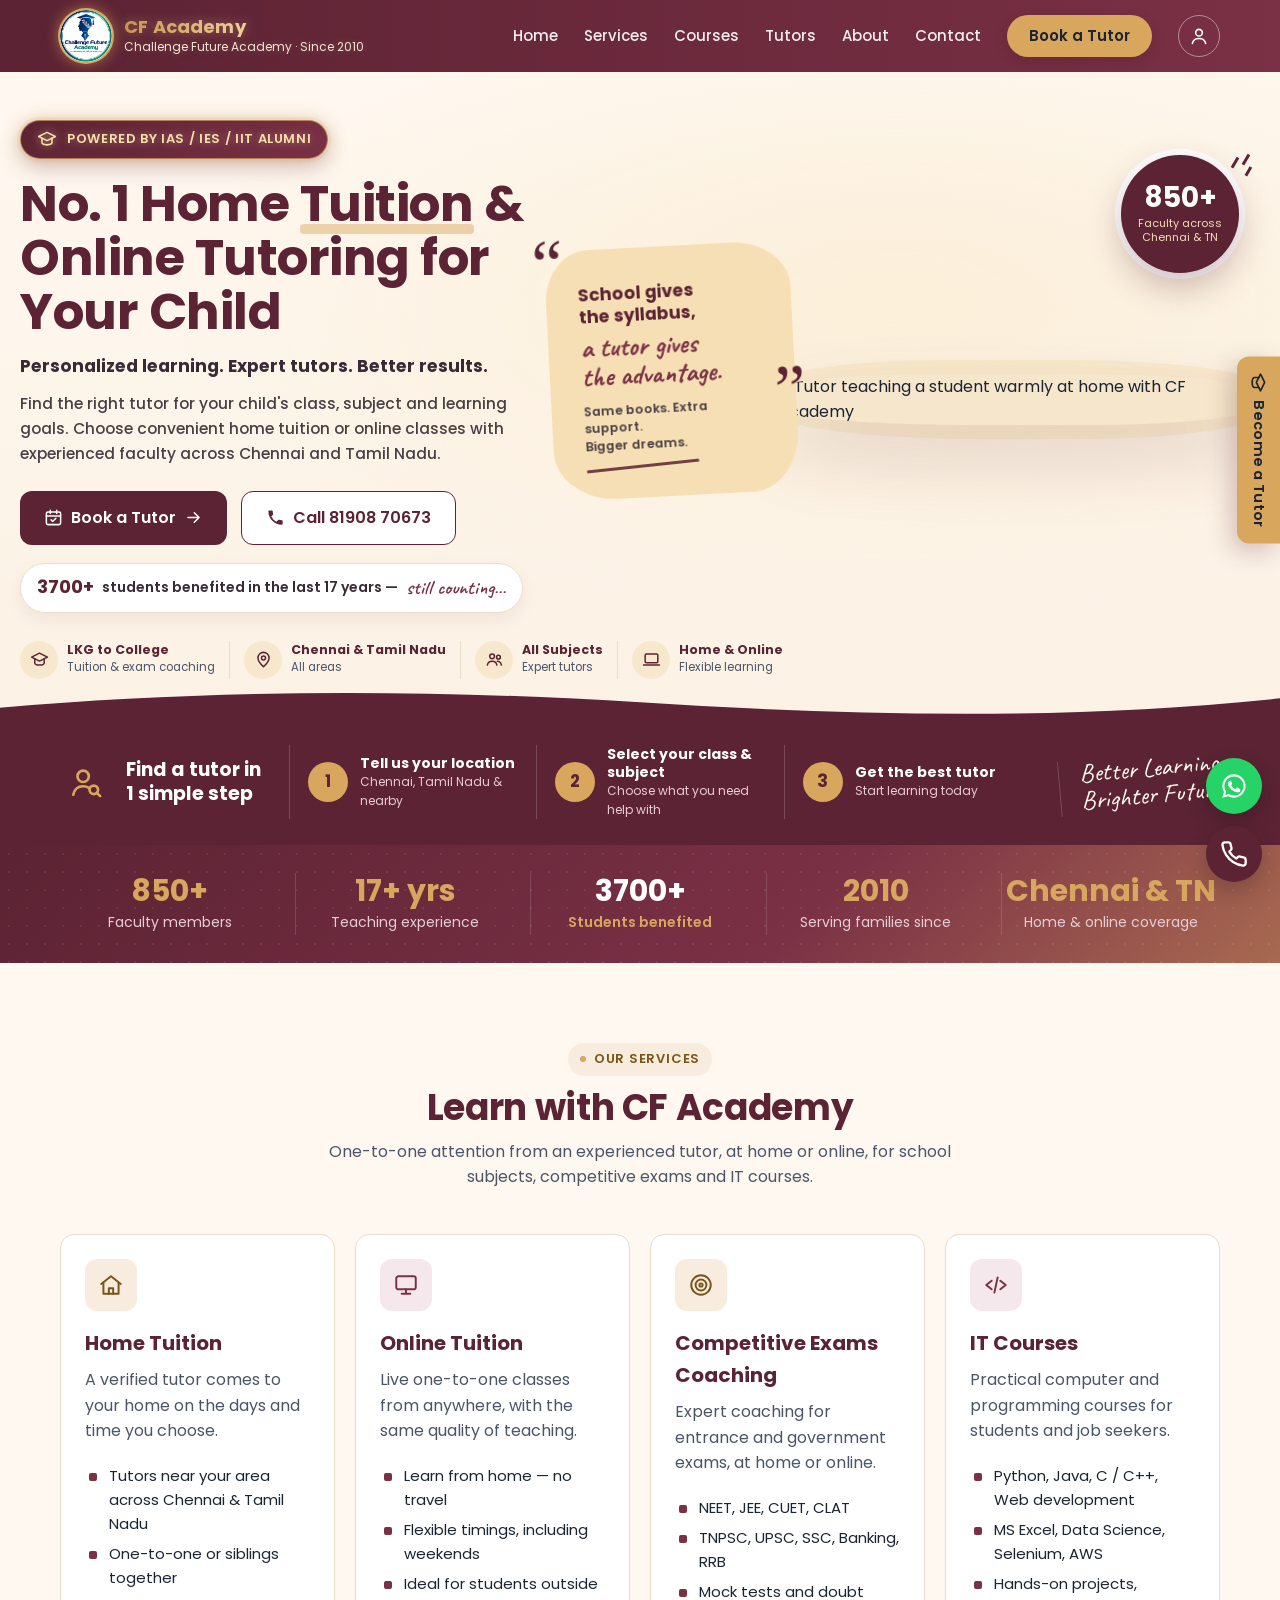
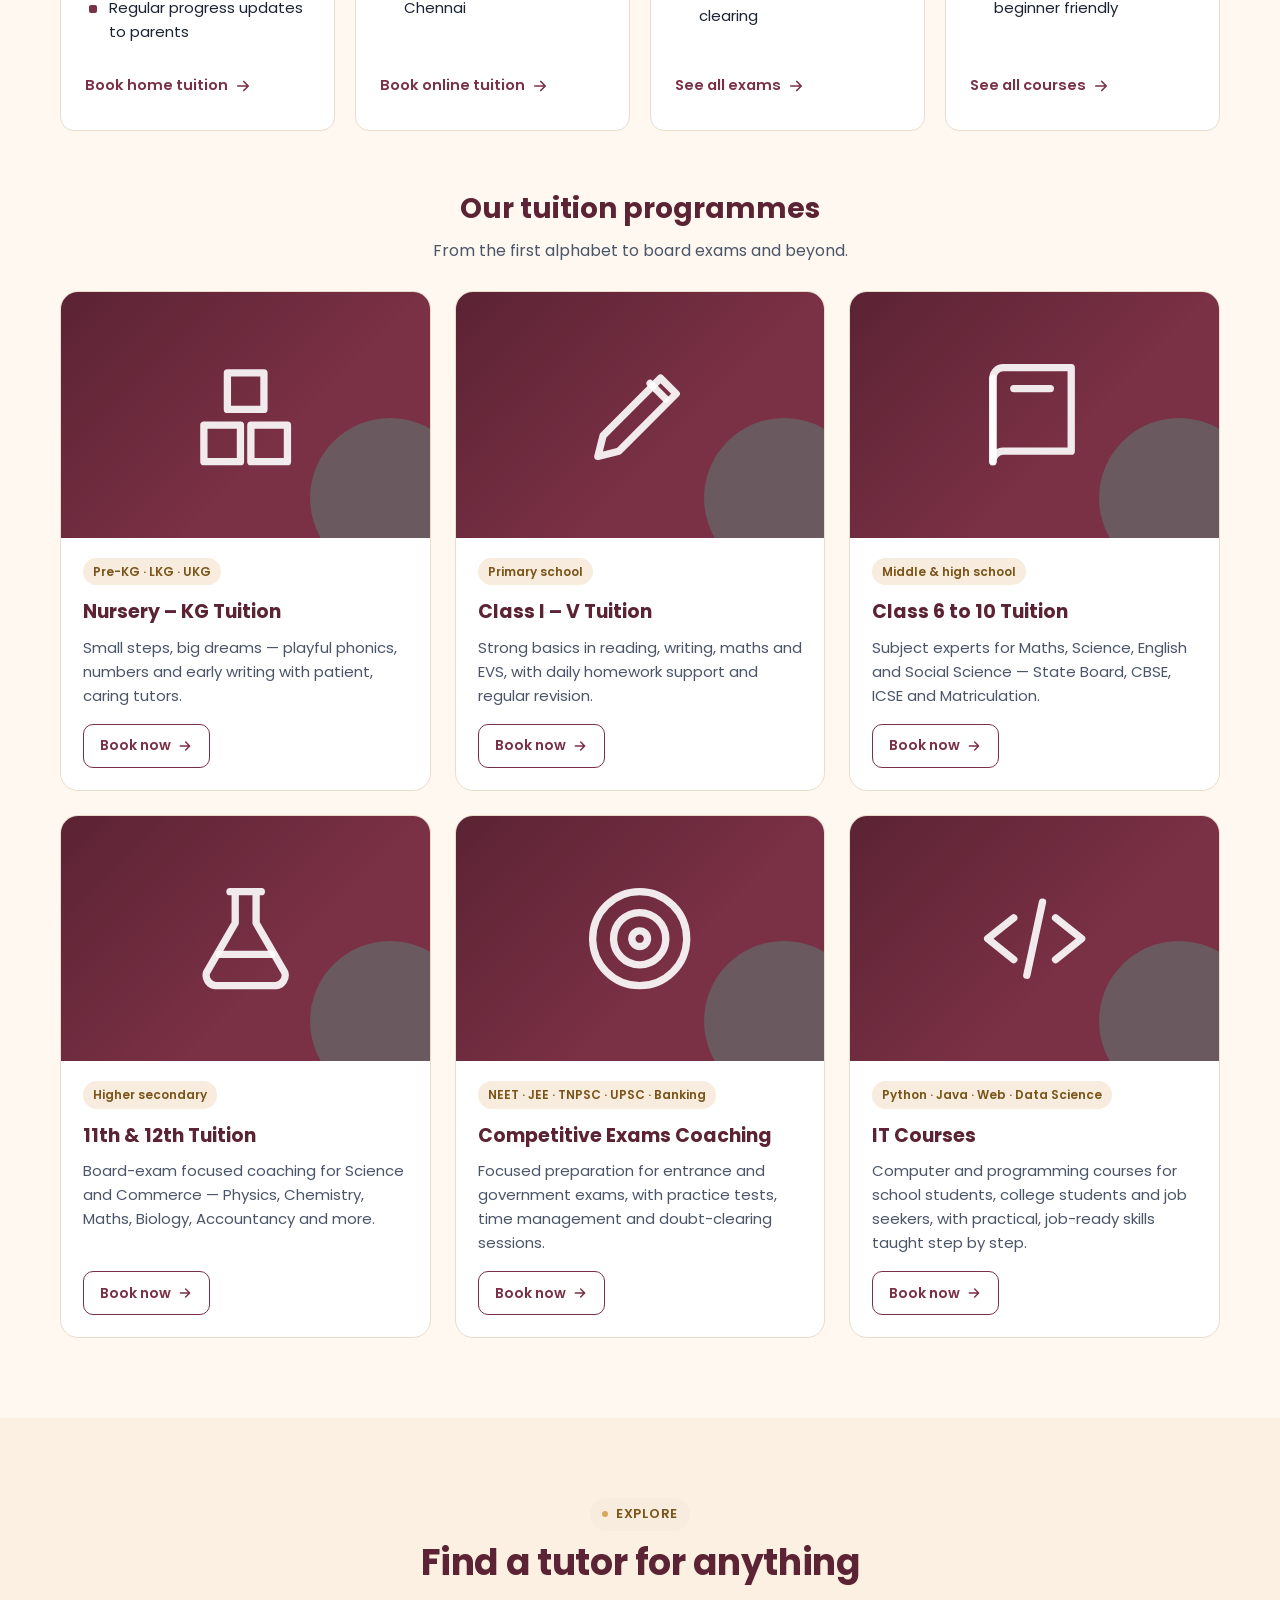
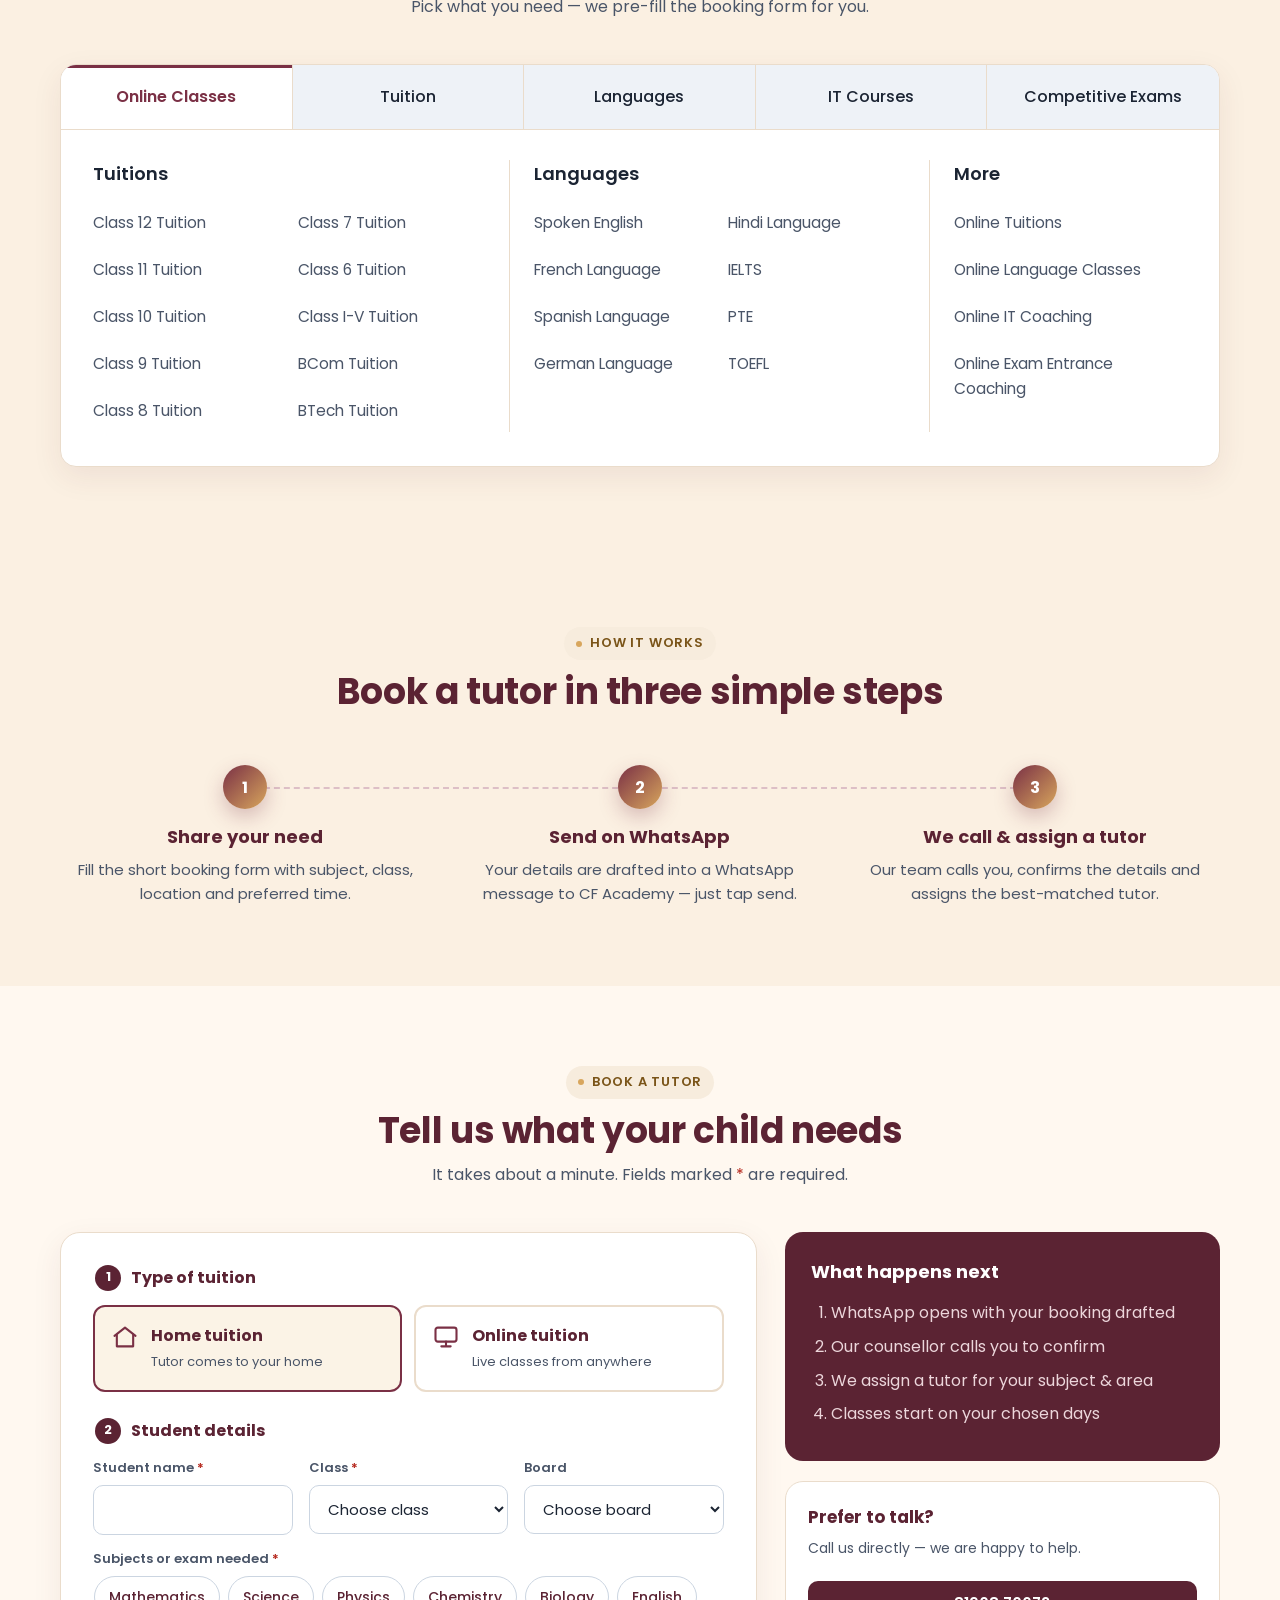
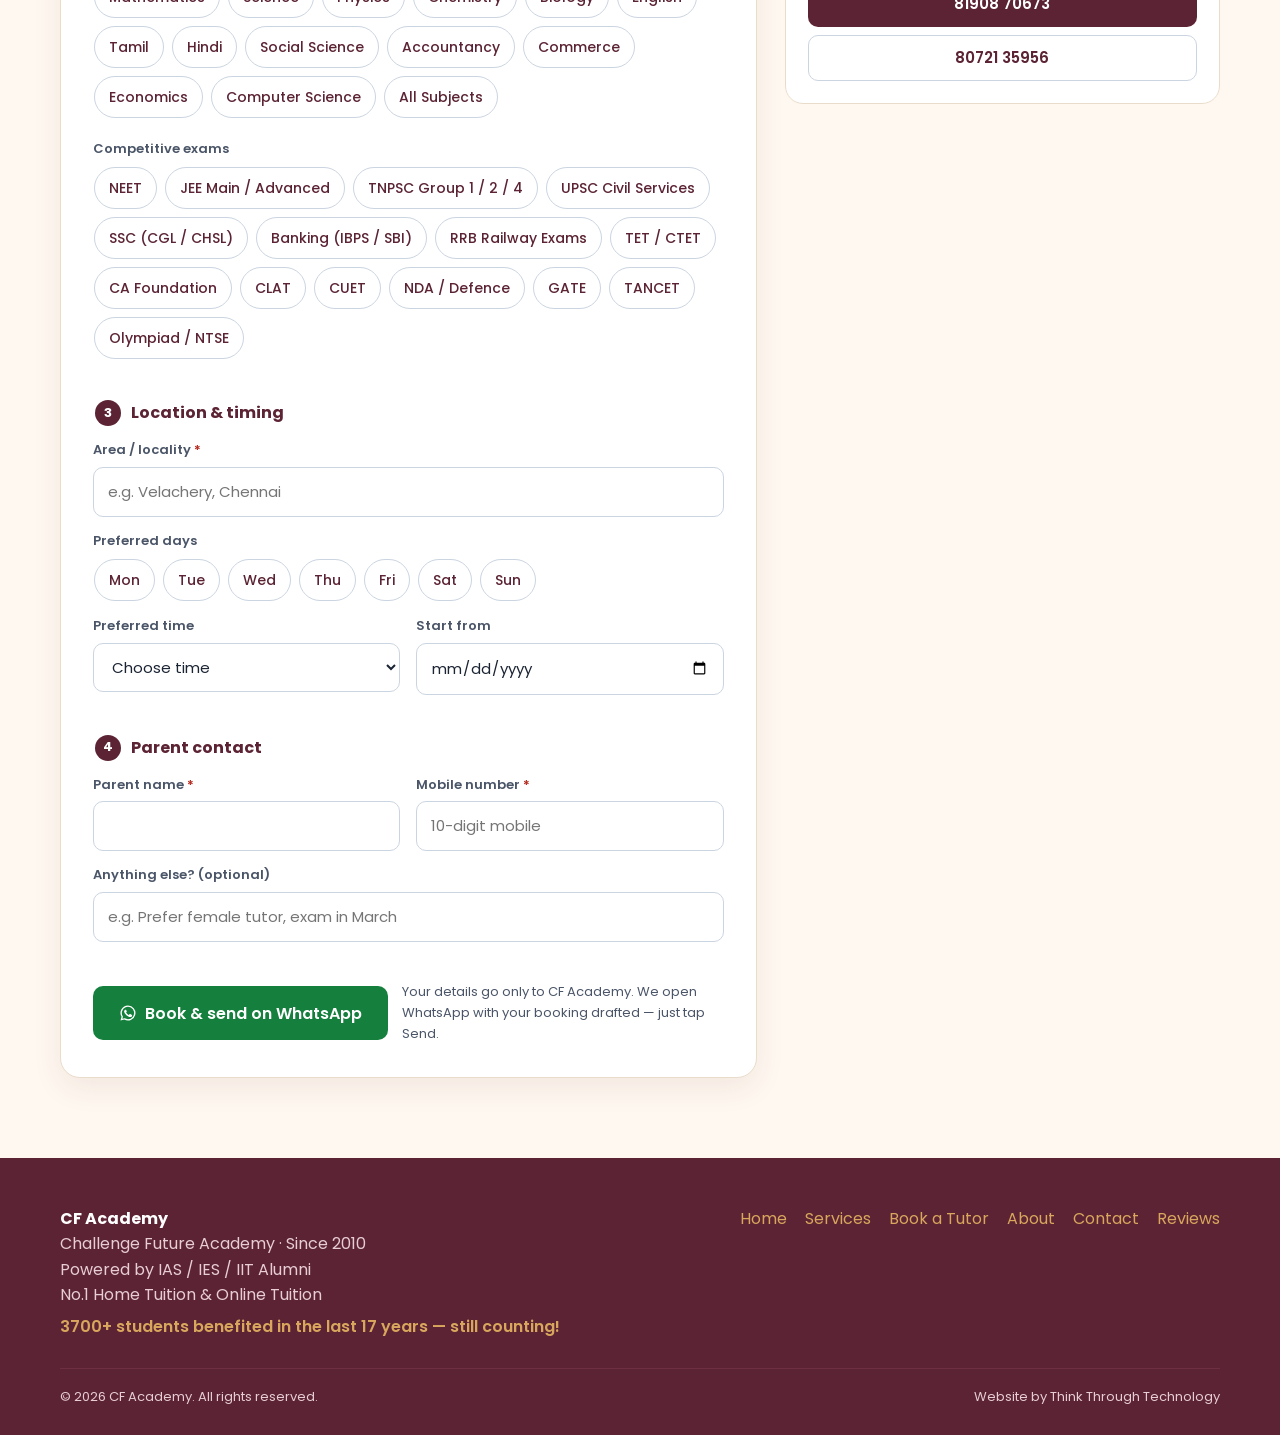
==== commit 9ecfac64: "GST toggle on student fee, custom From/To dates on all Excel downloads, male/female tutor icons - St" ====
--- a/index.html
+++ b/index.html
@@ -19,7 +19,7 @@
 <link rel="preload" as="style" href="https://fonts.googleapis.com/css2?family=Poppins:wght@400;500;600;700&family=Caveat:wght@600;700&display=swap">
 <link rel="stylesheet" href="https://fonts.googleapis.com/css2?family=Poppins:wght@400;500;600;700&family=Caveat:wght@600;700&display=swap" media="print" onload="this.media='all'">
 <noscript><link rel="stylesheet" href="https://fonts.googleapis.com/css2?family=Poppins:wght@400;500;600;700&family=Caveat:wght@600;700&display=swap"></noscript>
-<link rel="stylesheet" href="css/site.css?v=202610231915">
+<link rel="stylesheet" href="css/site.css?v=202611031500">
 <link rel="preload" as="image" href="https://res.cloudinary.com/u3hhrbtz/image/upload/f_auto,q_auto,w_800,c_limit/v1792424662/Warm_Tutoring_at_Home.png" imagesrcset="https://res.cloudinary.com/u3hhrbtz/image/upload/f_auto,q_auto,w_800,c_limit/v1792424662/Warm_Tutoring_at_Home.png 800w, https://res.cloudinary.com/u3hhrbtz/image/upload/f_auto,q_auto,w_1400,c_limit/v1792424662/Warm_Tutoring_at_Home.png 1400w" imagesizes="(max-width: 960px) 100vw, 560px" fetchpriority="high">
 <script type="application/ld+json">
 {
@@ -426,6 +426,6 @@
 
 <div class="toast" id="toast" role="status" aria-live="polite"></div>
 
-<script type="module" src="js/site.js?v=202610231915"></script>
+<script type="module" src="js/site.js?v=202611031500"></script>
 </body>
 </html>
--- a/css/site.css
+++ b/css/site.css
@@ -420,6 +420,8 @@
 .tutor:hover .t-ph::before { transform: rotate(180deg); }
 .t-ph img, .t-ph .t-in { position: relative; width: 100%; height: 100%; border-radius: 50%; border: 3px solid #fff; object-fit: cover; background: var(--navy-soft); }
 .t-ph .t-in { display: grid; place-items: center; font-weight: 700; font-size: 28px; color: var(--navy); background: var(--navy-soft); }
+.t-ph .t-av { overflow: hidden; }
+.t-ph .t-av svg { width: 100%; height: 100%; display: block; }
 .tutor b { display: block; color: var(--navy); font-size: 16px; line-height: 1.3; }
 .t-exp { display: inline-flex; align-items: center; gap: 6px; margin-top: 8px; font-size: 12.5px; font-weight: 600; color: var(--accent-ink); background: var(--accent-soft); padding: 4px 10px; border-radius: 999px; }
 .t-sub { display: block; margin-top: 6px; font-size: 13px; color: var(--muted); line-height: 1.4; }
@@ -890,3 +892,52 @@
   .h2-badge span { font-size: 10px; }
   .hero2 > .wrap { padding-bottom: 56px; }
 }
+
+/* ═════════ Premium glow effects ═════════ */
+/* 1. Header logo + name */
+.site-header .brand img { box-shadow: 0 0 0 2px #D8A65D, 0 0 14px 2px rgba(216, 166, 93, .55); animation: logoGlow 3.2s ease-in-out infinite; }
+@keyframes logoGlow {
+  0%, 100% { box-shadow: 0 0 0 2px #D8A65D, 0 0 10px 1px rgba(216, 166, 93, .35); }
+  50% { box-shadow: 0 0 0 2px #F3D9A4, 0 0 22px 6px rgba(243, 217, 164, .6); }
+}
+.site-header .brand b {
+  background: linear-gradient(100deg, #C9944A 0%, #F6DFA9 25%, #D8A65D 45%, #FFF1CF 55%, #D8A65D 70%, #C9944A 100%);
+  background-size: 250% 100%; -webkit-background-clip: text; background-clip: text; color: transparent;
+  filter: drop-shadow(0 0 6px rgba(246, 223, 169, .35)); animation: goldShine 4.5s linear infinite;
+}
+.site-header .brand small { color: #F3E6D2; text-shadow: 0 0 8px rgba(243, 217, 164, .25); }
+@keyframes goldShine { from { background-position: 100% 0; } to { background-position: -150% 0; } }
+
+/* 2. Quote card: gentle float with a soft "wiggle" every few seconds */
+.h2-quote { animation: quoteFloat 6s ease-in-out infinite; transform-origin: 50% 60%; }
+@keyframes quoteFloat {
+  0%, 100% { translate: 0 0; rotate: 0deg; }
+  8% { rotate: -1.6deg; } 12% { rotate: 1.6deg; } 16% { rotate: -1deg; } 20% { rotate: .6deg; } 24% { rotate: 0deg; }
+  50% { translate: 0 -8px; }
+}
+.h2-quote em { animation: quoteGlow 3s ease-in-out infinite; }
+@keyframes quoteGlow { 0%, 100% { text-shadow: none; } 50% { text-shadow: 0 0 12px rgba(122, 48, 69, .25); } }
+
+/* 3. "Powered by IAS / IES / IIT Alumni" badge */
+.hero2 .eyebrow {
+  position: relative; overflow: hidden; background: linear-gradient(135deg, #5B2333, #7A3045); color: #F6DFA9;
+  border: 1px solid rgba(216, 166, 93, .7); box-shadow: 0 0 0 3px rgba(216, 166, 93, .15), 0 8px 22px rgba(91, 35, 51, .25), 0 0 18px rgba(216, 166, 93, .35);
+  animation: badgeGlow 3s ease-in-out infinite; text-shadow: 0 0 8px rgba(246, 223, 169, .45);
+}
+.hero2 .eyebrow svg { color: #F6DFA9; filter: drop-shadow(0 0 4px rgba(246, 223, 169, .6)); }
+.hero2 .eyebrow::after { content: ""; position: absolute; top: 0; bottom: 0; width: 40%; left: -60%;
+  background: linear-gradient(100deg, transparent, rgba(255, 241, 207, .45), transparent); transform: skewX(-20deg); animation: badgeSweep 3.6s ease-in-out infinite; }
+@keyframes badgeGlow {
+  0%, 100% { box-shadow: 0 0 0 3px rgba(216, 166, 93, .12), 0 8px 22px rgba(91, 35, 51, .22), 0 0 12px rgba(216, 166, 93, .25); }
+  50% { box-shadow: 0 0 0 4px rgba(216, 166, 93, .22), 0 8px 22px rgba(91, 35, 51, .28), 0 0 26px rgba(246, 223, 169, .55); }
+}
+@keyframes badgeSweep { 0%, 55% { left: -60%; } 100% { left: 130%; } }
+
+/* these effects stay on for everyone (brand request) */
+@media (prefers-reduced-motion: reduce) {
+  .site-header .brand img { animation: logoGlow 3.2s ease-in-out infinite !important; }
+  .site-header .brand b { animation: goldShine 4.5s linear infinite !important; }
+  .h2-quote { animation: quoteFloat 6s ease-in-out infinite !important; }
+  .hero2 .eyebrow { animation: badgeGlow 3s ease-in-out infinite !important; }
+  .hero2 .eyebrow::after { animation: badgeSweep 3.6s ease-in-out infinite !important; }
+}
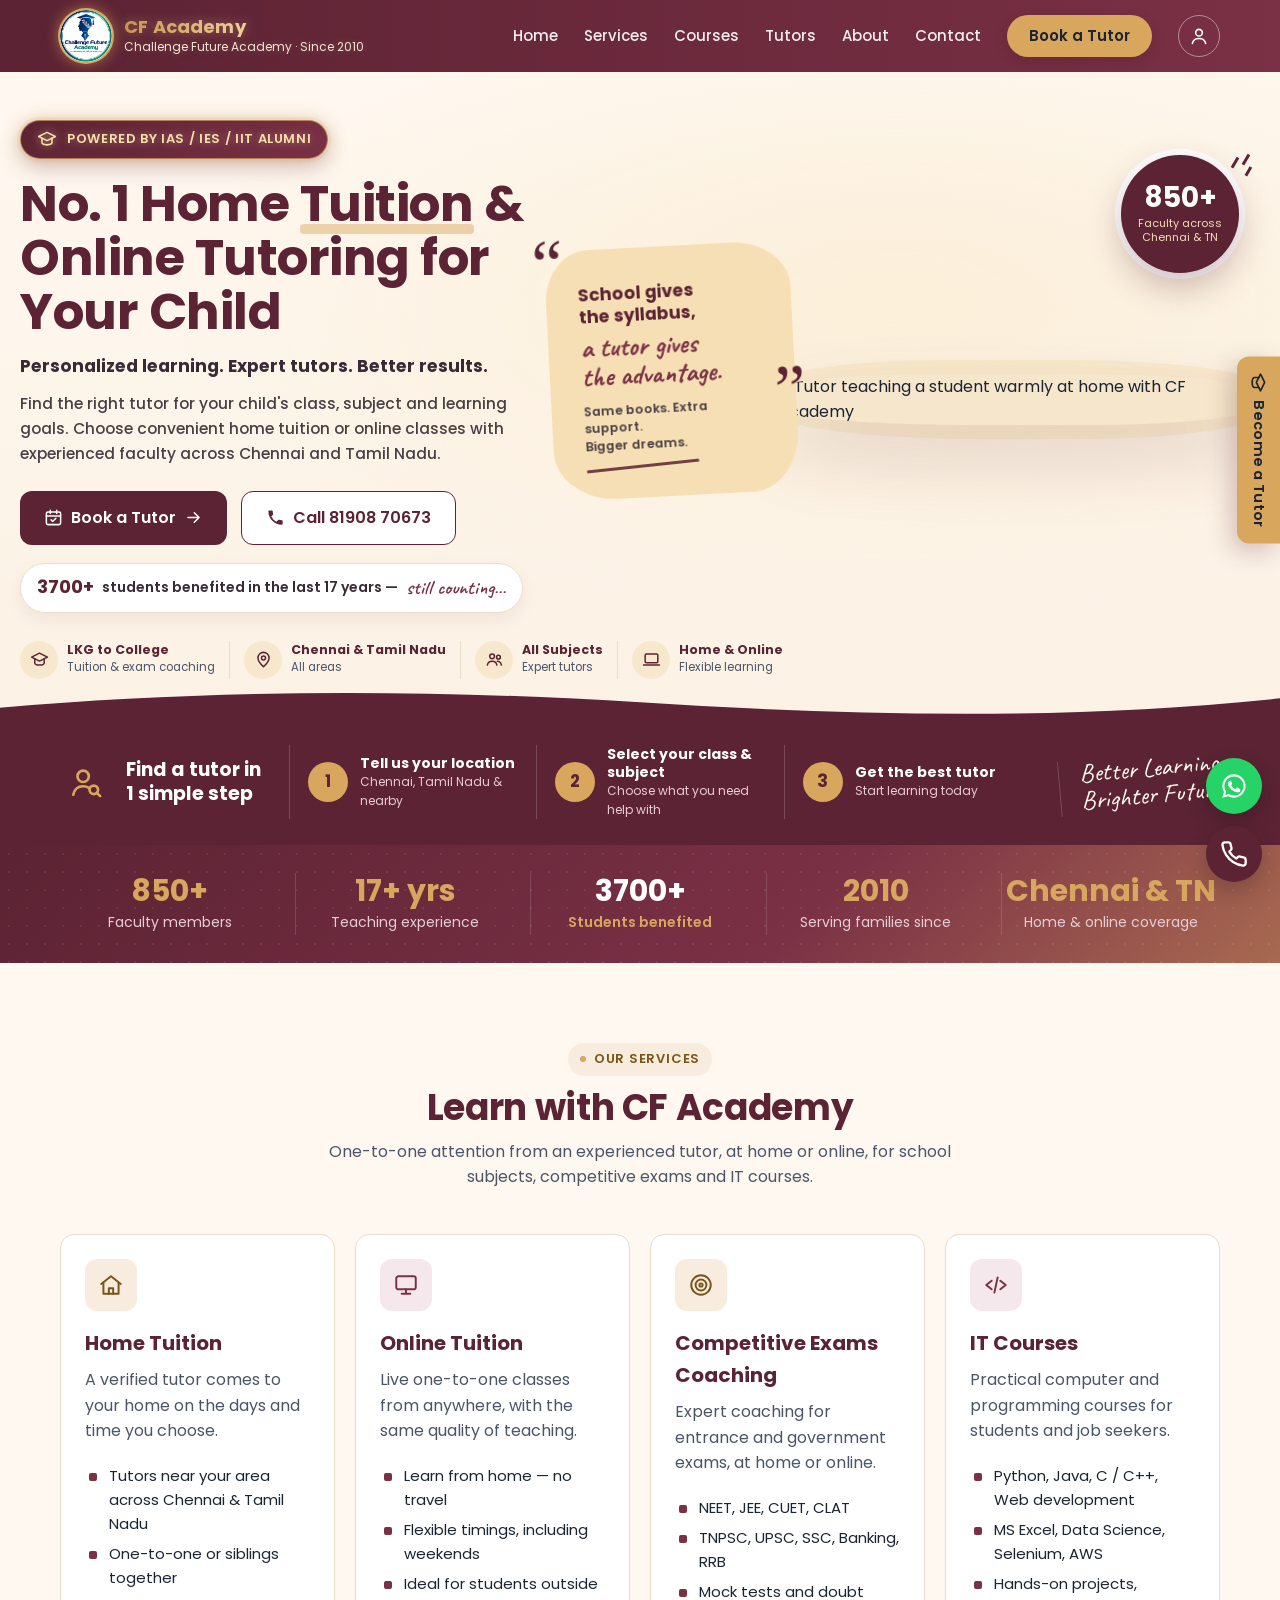
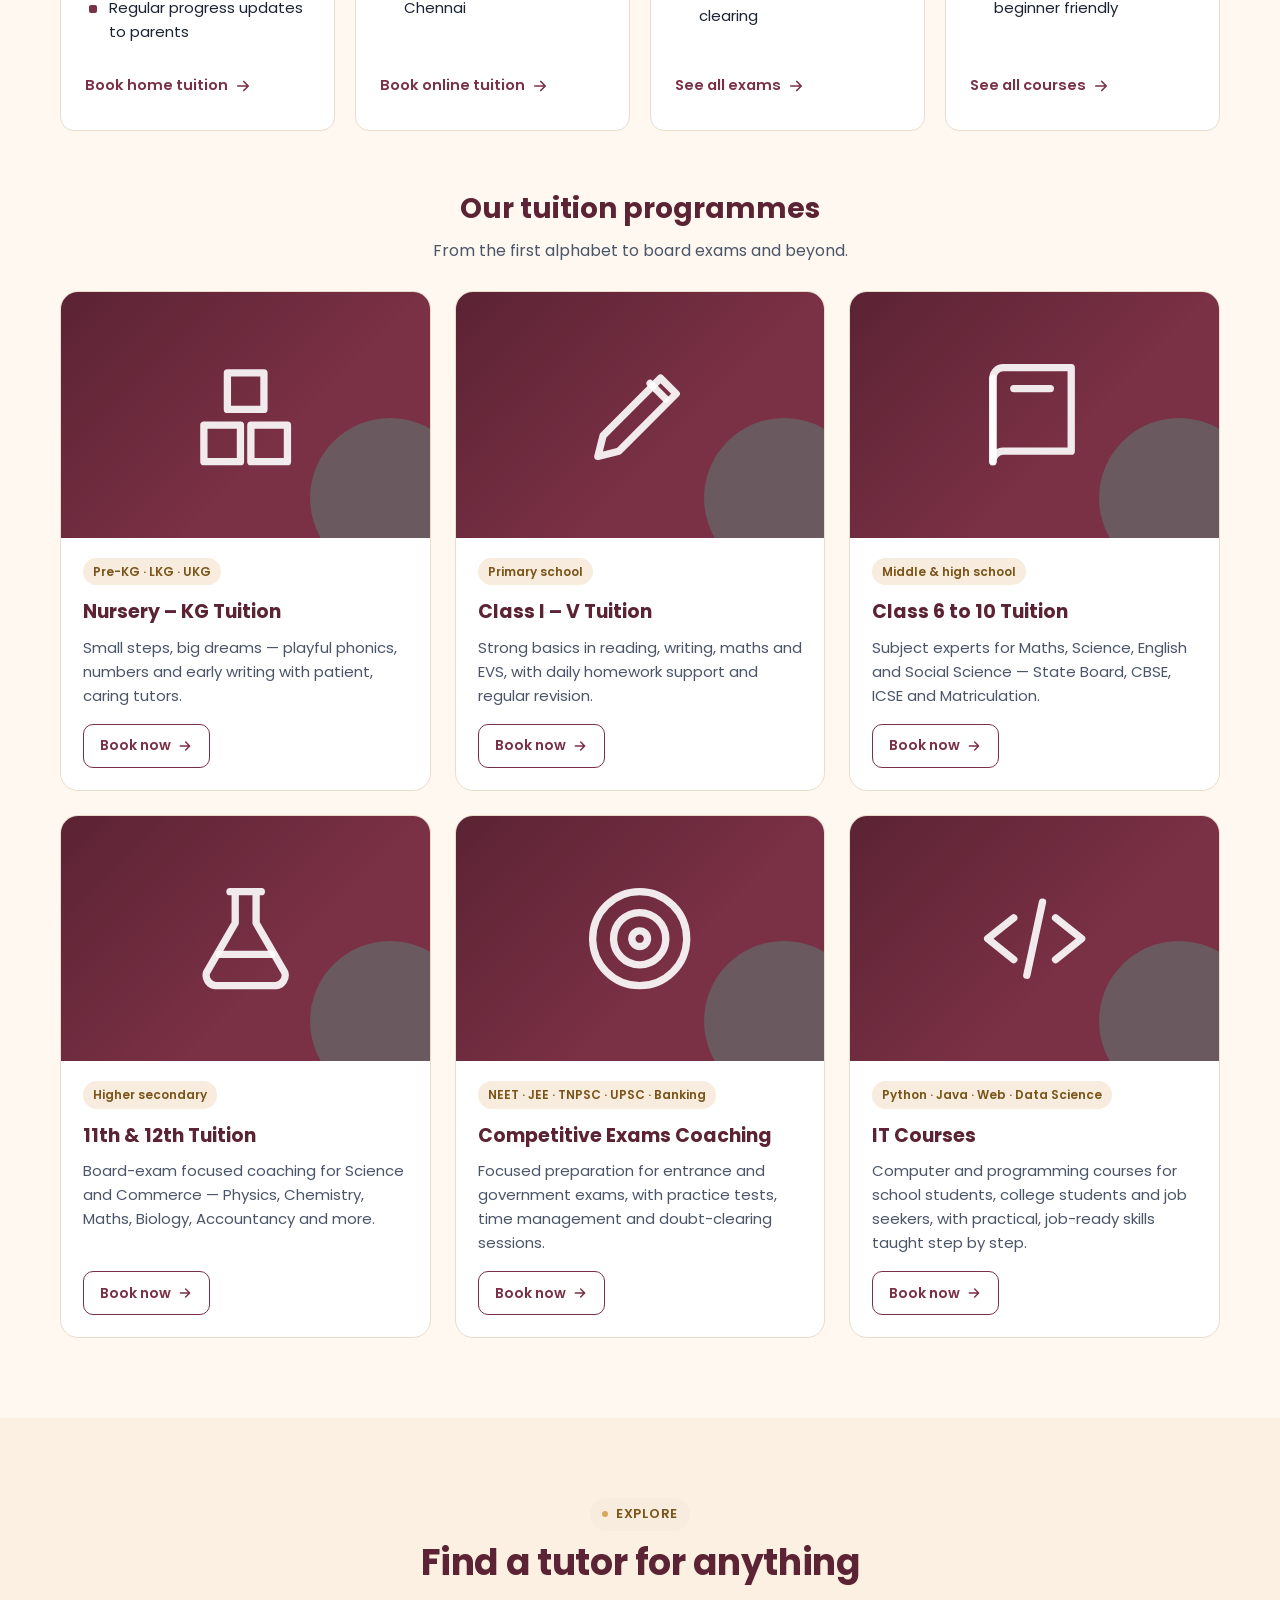
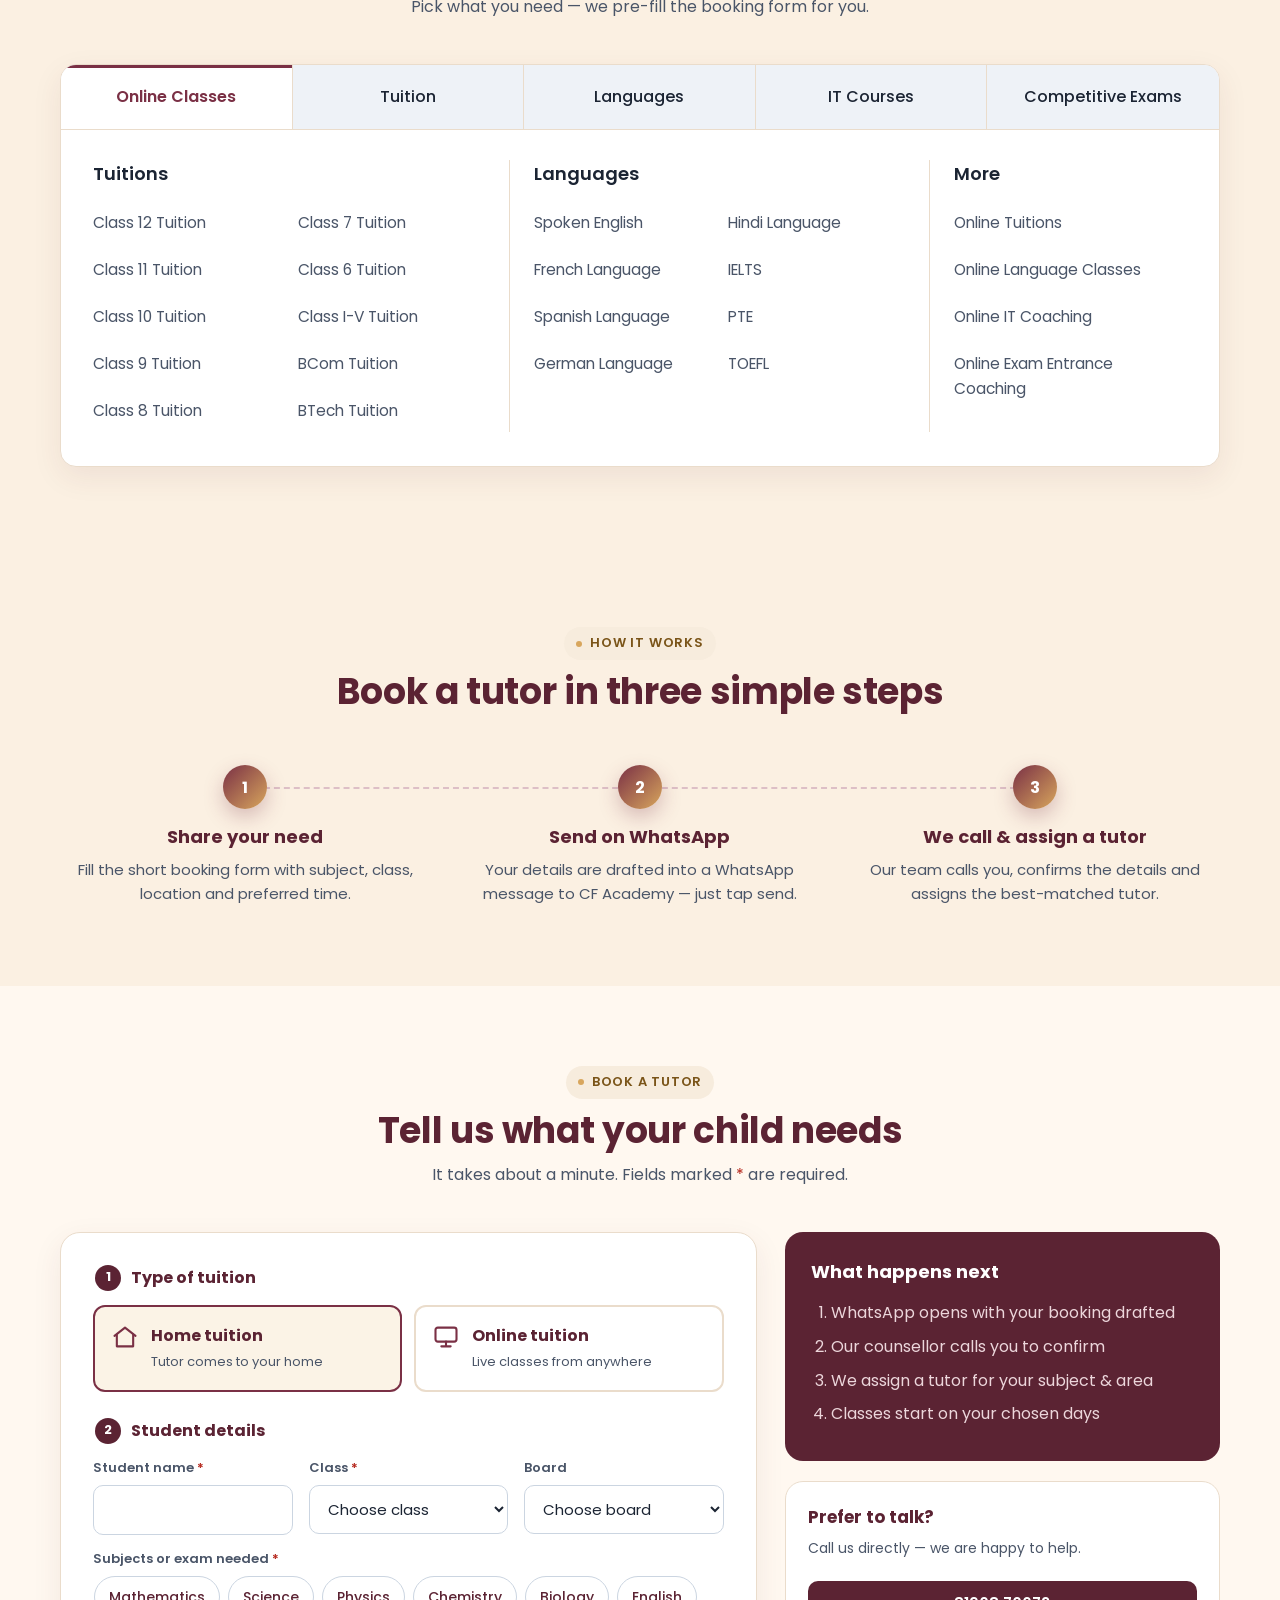
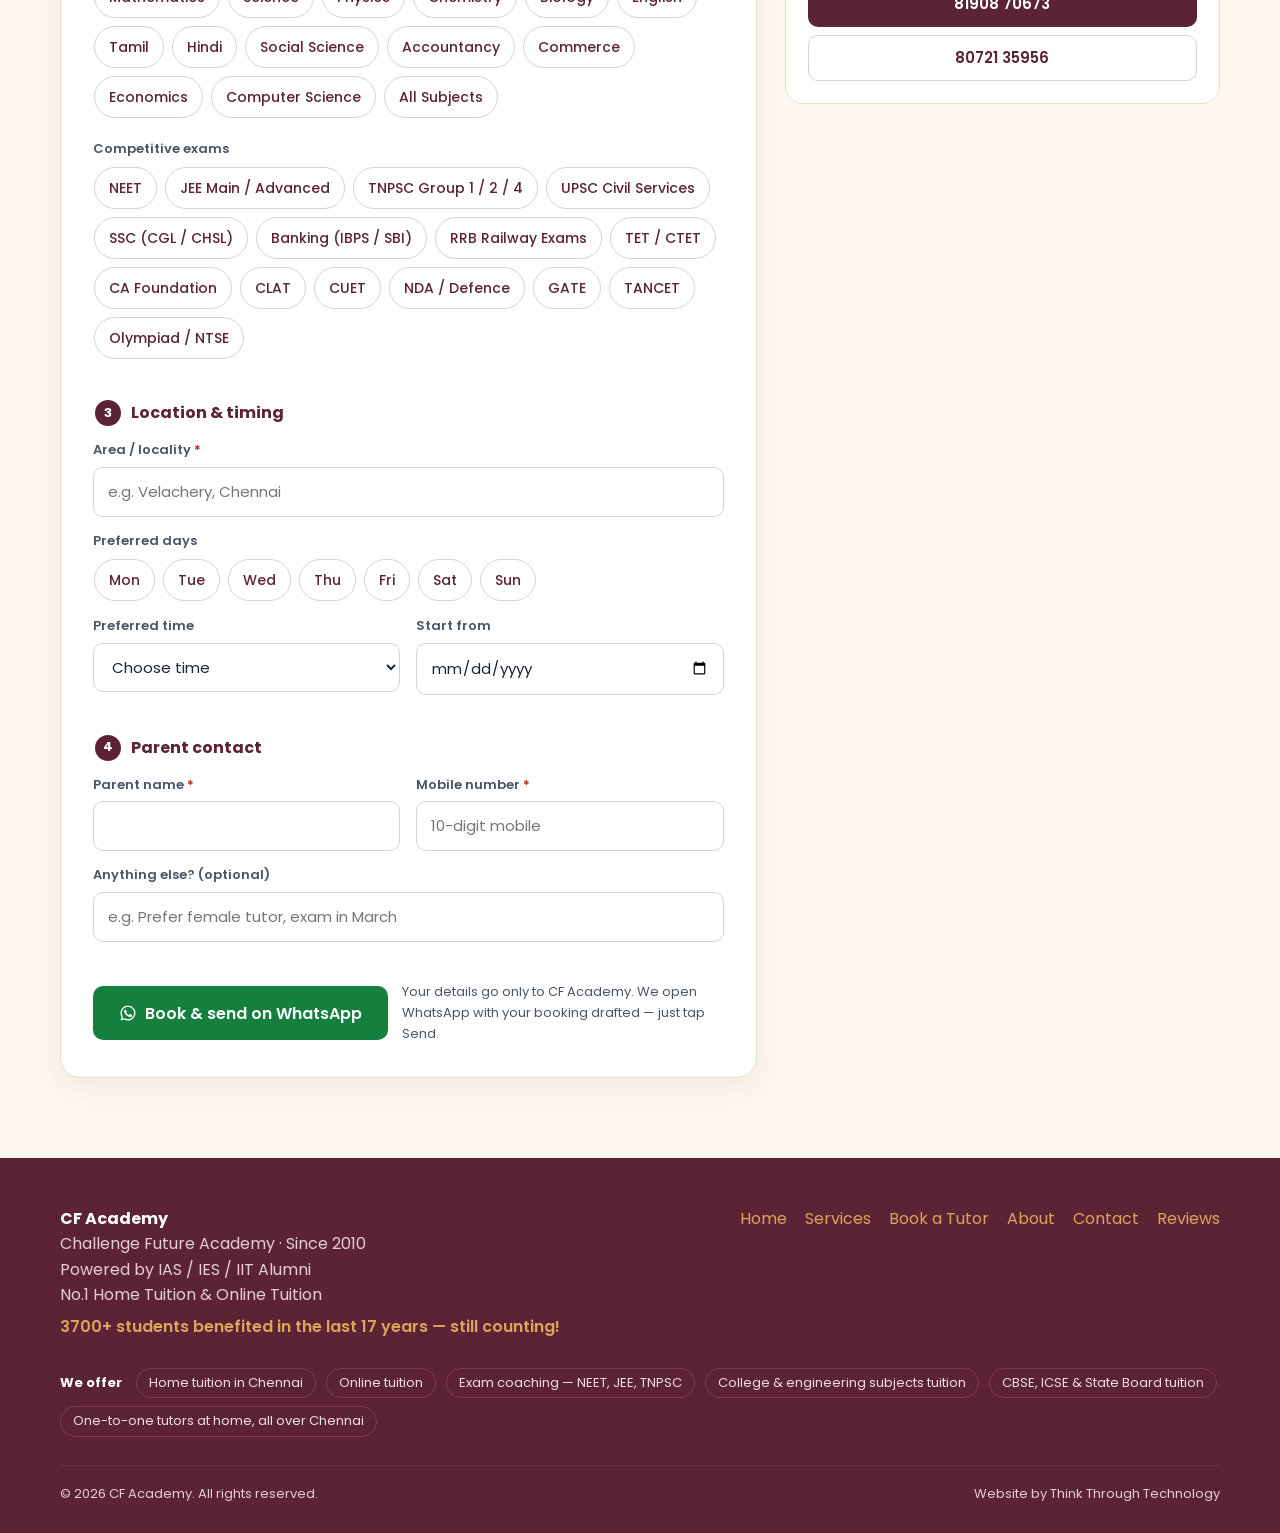
==== commit 375daeef: "Go-live files for cfacademy.in: favicon set, sitemap, robots, manifest, 404, SEO tags - favicon.ico " ====
--- a/index.html
+++ b/index.html
@@ -3,14 +3,35 @@
 <head>
 <meta charset="utf-8">
 <meta name="viewport" content="width=device-width, initial-scale=1">
-<title>CF Academy | No.1 Home Tuition &amp; Online Tuition in Chennai &amp; Tamil Nadu</title>
-<meta name="description" content="CF Academy (Challenge Future Academy) — home tuition and online tuition across Chennai and Tamil Nadu since 2010. 850+ faculty and 3700+ students benefited. School tuition (LKG to Class 12, all boards), college subjects, competitive exam coaching and IT courses. Book a tutor in a minute.">
+<title>CF Academy | No.1 Home Tuition &amp; Online Tuition in Chennai</title>
+<meta name="description" content="Home tuition &amp; online tuition all over Chennai since 2010. 850+ tutors for CBSE, State Board, college subjects and NEET, JEE, TNPSC exam coaching. Book a tutor now.">
 <meta name="theme-color" content="#5B2333">
-<meta property="og:title" content="CF Academy | No.1 Home Tuition &amp; Online Tuition in Chennai &amp; Tamil Nadu">
-<meta property="og:description" content="CF Academy (Challenge Future Academy) — home tuition and online tuition across Chennai and Tamil Nadu since 2010. 850+ faculty for school tuition, college subjects, competitive exam coaching and IT courses. Book a tutor in a minute.">
+<meta name="keywords" content="home tuition in Chennai, online tuition in Chennai, home tutors in Chennai, best home tuition near me, exam coaching in Chennai, NEET JEE TNPSC coaching Chennai, college subjects tuition in Chennai, engineering subjects tuition Chennai, CBSE State Board tuition Chennai, one to one home tuition Chennai">
+<meta name="robots" content="index, follow, max-image-preview:large">
+<link rel="canonical" href="https://cfacademy.in/">
+<meta name="geo.region" content="IN-TN">
+<meta name="geo.placename" content="Chennai">
+<meta name="geo.position" content="13.1291944;80.1291944">
+<meta name="ICBM" content="13.1291944, 80.1291944">
+<meta property="og:site_name" content="CF Academy">
+<meta property="og:locale" content="en_IN">
 <meta property="og:type" content="website">
-<link rel="icon" href="assets/favicon.png" type="image/png">
-<link rel="apple-touch-icon" href="assets/logo-192.png">
+<meta property="og:url" content="https://cfacademy.in/">
+<meta property="og:title" content="CF Academy | No.1 Home Tuition &amp; Online Tuition in Chennai">
+<meta property="og:description" content="Home tuition &amp; online tuition all over Chennai since 2010. 850+ tutors for CBSE, State Board, college subjects and NEET, JEE, TNPSC exam coaching. Book a tutor now.">
+<meta property="og:image" content="https://cfacademy.in/assets/og-image.jpg">
+<meta property="og:image:width" content="1200">
+<meta property="og:image:height" content="630">
+<meta property="og:image:alt" content="CF Academy — Home tuition and online tuition in Chennai">
+<meta name="twitter:card" content="summary_large_image">
+<meta name="twitter:title" content="CF Academy | No.1 Home Tuition &amp; Online Tuition in Chennai">
+<meta name="twitter:description" content="Home tuition &amp; online tuition all over Chennai since 2010. 850+ tutors for CBSE, State Board, college subjects and NEET, JEE, TNPSC exam coaching. Book a tutor now.">
+<meta name="twitter:image" content="https://cfacademy.in/assets/og-image.jpg">
+<link rel="icon" href="/favicon.ico" sizes="any">
+<link rel="icon" href="/assets/favicon-32x32.png" type="image/png" sizes="32x32">
+<link rel="icon" href="/assets/favicon-16x16.png" type="image/png" sizes="16x16">
+<link rel="apple-touch-icon" href="/assets/apple-touch-icon.png" sizes="180x180">
+<link rel="manifest" href="/site.webmanifest">
 <link rel="preconnect" href="https://fonts.googleapis.com">
 <link rel="preconnect" href="https://fonts.gstatic.com" crossorigin>
 <link rel="preconnect" href="https://res.cloudinary.com" crossorigin>
@@ -19,19 +40,148 @@
 <link rel="preload" as="style" href="https://fonts.googleapis.com/css2?family=Poppins:wght@400;500;600;700&family=Caveat:wght@600;700&display=swap">
 <link rel="stylesheet" href="https://fonts.googleapis.com/css2?family=Poppins:wght@400;500;600;700&family=Caveat:wght@600;700&display=swap" media="print" onload="this.media='all'">
 <noscript><link rel="stylesheet" href="https://fonts.googleapis.com/css2?family=Poppins:wght@400;500;600;700&family=Caveat:wght@600;700&display=swap"></noscript>
-<link rel="stylesheet" href="css/site.css?v=202611031500">
+<link rel="stylesheet" href="css/site.css?v=202611041900">
 <link rel="preload" as="image" href="https://res.cloudinary.com/u3hhrbtz/image/upload/f_auto,q_auto,w_800,c_limit/v1792424662/Warm_Tutoring_at_Home.png" imagesrcset="https://res.cloudinary.com/u3hhrbtz/image/upload/f_auto,q_auto,w_800,c_limit/v1792424662/Warm_Tutoring_at_Home.png 800w, https://res.cloudinary.com/u3hhrbtz/image/upload/f_auto,q_auto,w_1400,c_limit/v1792424662/Warm_Tutoring_at_Home.png 1400w" imagesizes="(max-width: 960px) 100vw, 560px" fetchpriority="high">
 <script type="application/ld+json">
 {
-  "@context": "https://schema.org",
-  "@type": "EducationalOrganization",
-  "name": "CF Academy",
-  "logo": "assets/logo.png",
-  "alternateName": "Challenge Future Academy",
-  "foundingDate": "2010",
-  "founder": [{"@type": "Person", "name": "R. Nirmal"}, {"@type": "Person", "name": "V. Akshaya"}],
-  "telephone": ["+91-8190870673", "+91-8072135956"],
-  "areaServed": ["Chennai", "Tamil Nadu"]
+ "@context": "https://schema.org",
+ "@graph": [
+  {
+   "@type": [
+    "EducationalOrganization",
+    "LocalBusiness"
+   ],
+   "@id": "https://cfacademy.in/#org",
+   "name": "CF Academy",
+   "alternateName": "Challenge Future Academy",
+   "url": "https://cfacademy.in/",
+   "logo": "https://cfacademy.in/assets/logo.png",
+   "image": "https://cfacademy.in/assets/og-image.jpg",
+   "description": "Home tuition, online tuition, exam coaching and college subjects tuition all over Chennai since 2010.",
+   "slogan": "No.1 Home Tuition & Online Tuition",
+   "foundingDate": "2010",
+   "founder": [
+    {
+     "@type": "Person",
+     "name": "R. Nirmal"
+    },
+    {
+     "@type": "Person",
+     "name": "V. Akshaya"
+    }
+   ],
+   "telephone": "+91-8190870673",
+   "contactPoint": [
+    {
+     "@type": "ContactPoint",
+     "telephone": "+91-8190870673",
+     "contactType": "customer service",
+     "areaServed": "IN",
+     "availableLanguage": [
+      "English",
+      "Tamil"
+     ]
+    },
+    {
+     "@type": "ContactPoint",
+     "telephone": "+91-8072135956",
+     "contactType": "customer service",
+     "areaServed": "IN",
+     "availableLanguage": [
+      "English",
+      "Tamil"
+     ]
+    }
+   ],
+   "address": {
+    "@type": "PostalAddress",
+    "streetAddress": "4th Street, Santhipuram, Thirumullaivoyal",
+    "addressLocality": "Chennai",
+    "addressRegion": "Tamil Nadu",
+    "addressCountry": "IN"
+   },
+   "geo": {
+    "@type": "GeoCoordinates",
+    "latitude": 13.1291944,
+    "longitude": 80.1291944
+   },
+   "hasMap": "https://maps.app.goo.gl/Ae5GPFYDPdFMSE5u8",
+   "areaServed": [
+    {
+     "@type": "City",
+     "name": "Chennai"
+    },
+    {
+     "@type": "State",
+     "name": "Tamil Nadu"
+    }
+   ],
+   "knowsAbout": [
+    "Home tuition",
+    "Online tuition",
+    "NEET coaching",
+    "JEE coaching",
+    "TNPSC coaching",
+    "College subjects tuition",
+    "Engineering subjects",
+    "CBSE",
+    "Tamil Nadu State Board",
+    "ICSE"
+   ],
+   "hasOfferCatalog": {
+    "@type": "OfferCatalog",
+    "name": "Tuition services",
+    "itemListElement": [
+     {
+      "@type": "Offer",
+      "itemOffered": {
+       "@type": "Service",
+       "name": "Home Tuition in Chennai",
+       "description": "One-to-one home tuition for LKG to Class 12 — CBSE, State Board, ICSE, Matriculation.",
+       "areaServed": "Chennai"
+      }
+     },
+     {
+      "@type": "Offer",
+      "itemOffered": {
+       "@type": "Service",
+       "name": "Online Tuition",
+       "description": "Live one-to-one online classes with experienced tutors.",
+       "areaServed": "Tamil Nadu"
+      }
+     },
+     {
+      "@type": "Offer",
+      "itemOffered": {
+       "@type": "Service",
+       "name": "Exam Coaching",
+       "description": "NEET, JEE, TNPSC, UPSC, SSC, banking and other competitive exam coaching.",
+       "areaServed": "Chennai"
+      }
+     },
+     {
+      "@type": "Offer",
+      "itemOffered": {
+       "@type": "Service",
+       "name": "College Subjects Tuition",
+       "description": "Tuition for all college subjects — engineering, arts, science and commerce.",
+       "areaServed": "Chennai"
+      }
+     }
+    ]
+   }
+  },
+  {
+   "@type": "WebSite",
+   "@id": "https://cfacademy.in/#website",
+   "url": "https://cfacademy.in/",
+   "name": "CF Academy",
+   "publisher": {
+    "@id": "https://cfacademy.in/#org"
+   },
+   "inLanguage": "en-IN"
+  }
+ ]
 }
 </script>
 <script>
@@ -408,6 +558,10 @@
       <a href="contact.html">Contact</a>
       <a href="contact.html#reviews">Reviews</a>
     </div>
+    <div class="foot-seo">
+      <b>We offer</b>
+      <span>Home tuition in Chennai</span><span>Online tuition</span><span>Exam coaching — NEET, JEE, TNPSC</span><span>College &amp; engineering subjects tuition</span><span>CBSE, ICSE &amp; State Board tuition</span><span>One-to-one tutors at home, all over Chennai</span>
+    </div>
     <div class="copy">
       <span>© <span id="year">2026</span> CF Academy. All rights reserved.</span>
       <span>Website by Think Through Technology</span>
@@ -426,6 +580,6 @@
 
 <div class="toast" id="toast" role="status" aria-live="polite"></div>
 
-<script type="module" src="js/site.js?v=202611031500"></script>
+<script type="module" src="js/site.js?v=202611041900"></script>
 </body>
 </html>
--- a/css/site.css
+++ b/css/site.css
@@ -421,7 +421,7 @@
 .t-ph img, .t-ph .t-in { position: relative; width: 100%; height: 100%; border-radius: 50%; border: 3px solid #fff; object-fit: cover; background: var(--navy-soft); }
 .t-ph .t-in { display: grid; place-items: center; font-weight: 700; font-size: 28px; color: var(--navy); background: var(--navy-soft); }
 .t-ph .t-av { overflow: hidden; }
-.t-ph .t-av svg { width: 100%; height: 100%; display: block; }
+.t-ph .t-av svg, .t-ph .t-av .avatar-img { width: 100%; height: 100%; display: block; object-fit: cover; border: 0; border-radius: 50%; }
 .tutor b { display: block; color: var(--navy); font-size: 16px; line-height: 1.3; }
 .t-exp { display: inline-flex; align-items: center; gap: 6px; margin-top: 8px; font-size: 12.5px; font-weight: 600; color: var(--accent-ink); background: var(--accent-soft); padding: 4px 10px; border-radius: 999px; }
 .t-sub { display: block; margin-top: 6px; font-size: 13px; color: var(--muted); line-height: 1.4; }
@@ -941,3 +941,8 @@
   .hero2 .eyebrow { animation: badgeGlow 3s ease-in-out infinite !important; }
   .hero2 .eyebrow::after { animation: badgeSweep 3.6s ease-in-out infinite !important; }
 }
+
+/* Footer: what we offer (SEO keywords, visible to parents) */
+.site-footer .foot-seo { width: 100%; display: flex; flex-wrap: wrap; align-items: center; gap: 8px 10px; font-size: 13px; }
+.site-footer .foot-seo b { margin-right: 4px; }
+.site-footer .foot-seo span { border: 1px solid #7A3D4F; border-radius: 999px; padding: 4px 12px; color: #F3DDE3; }
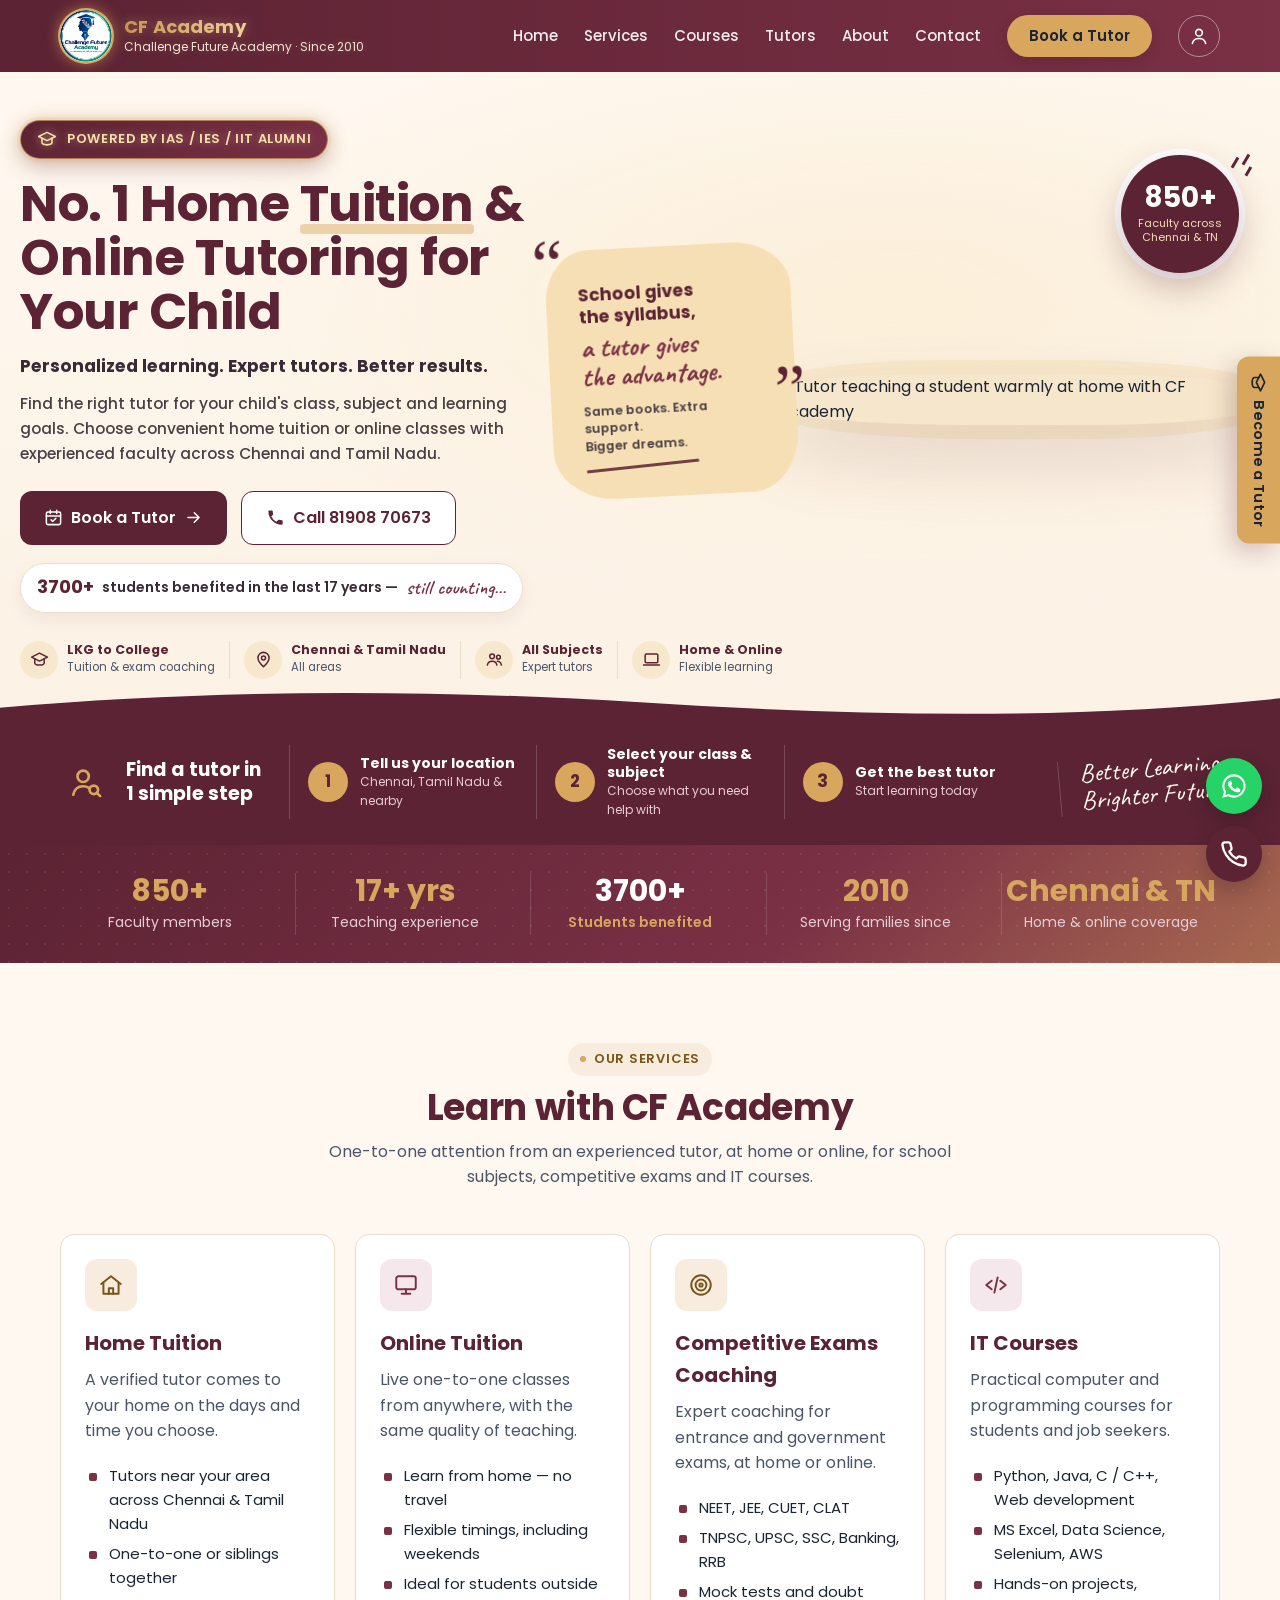
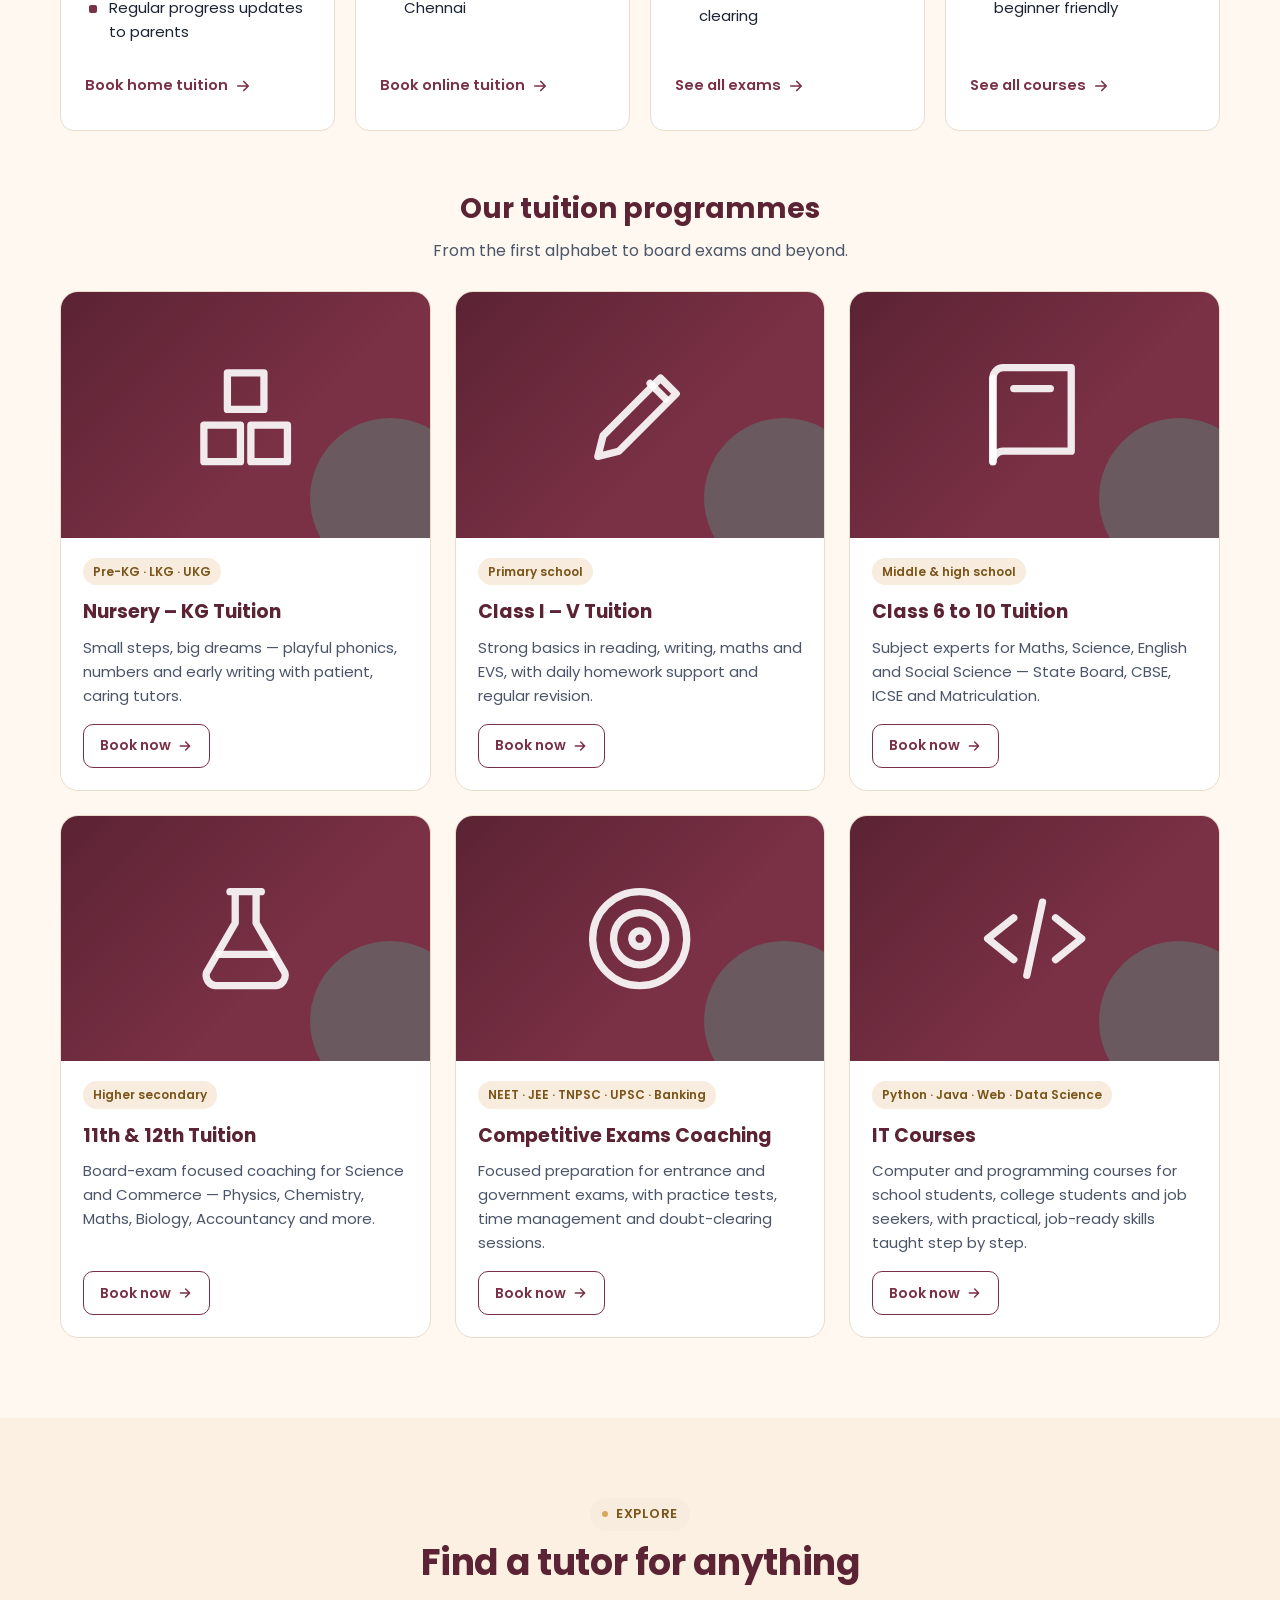
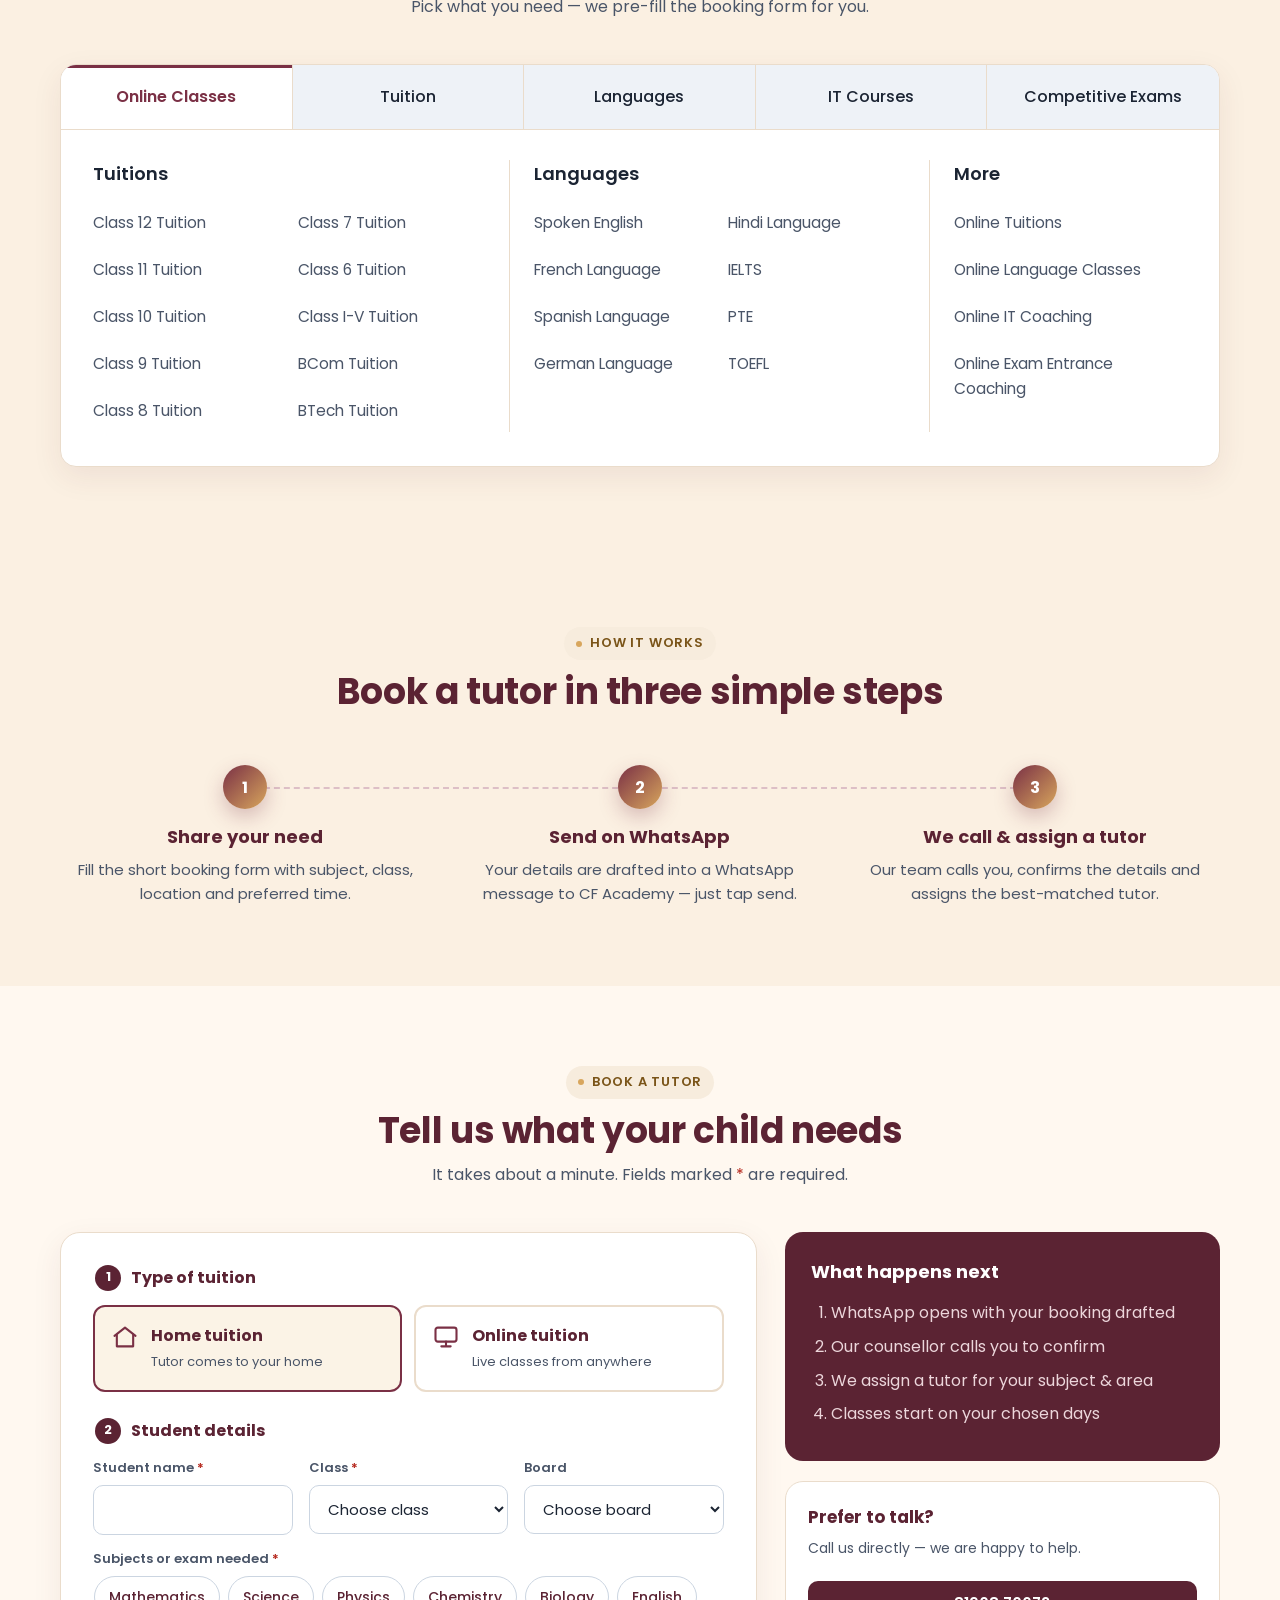
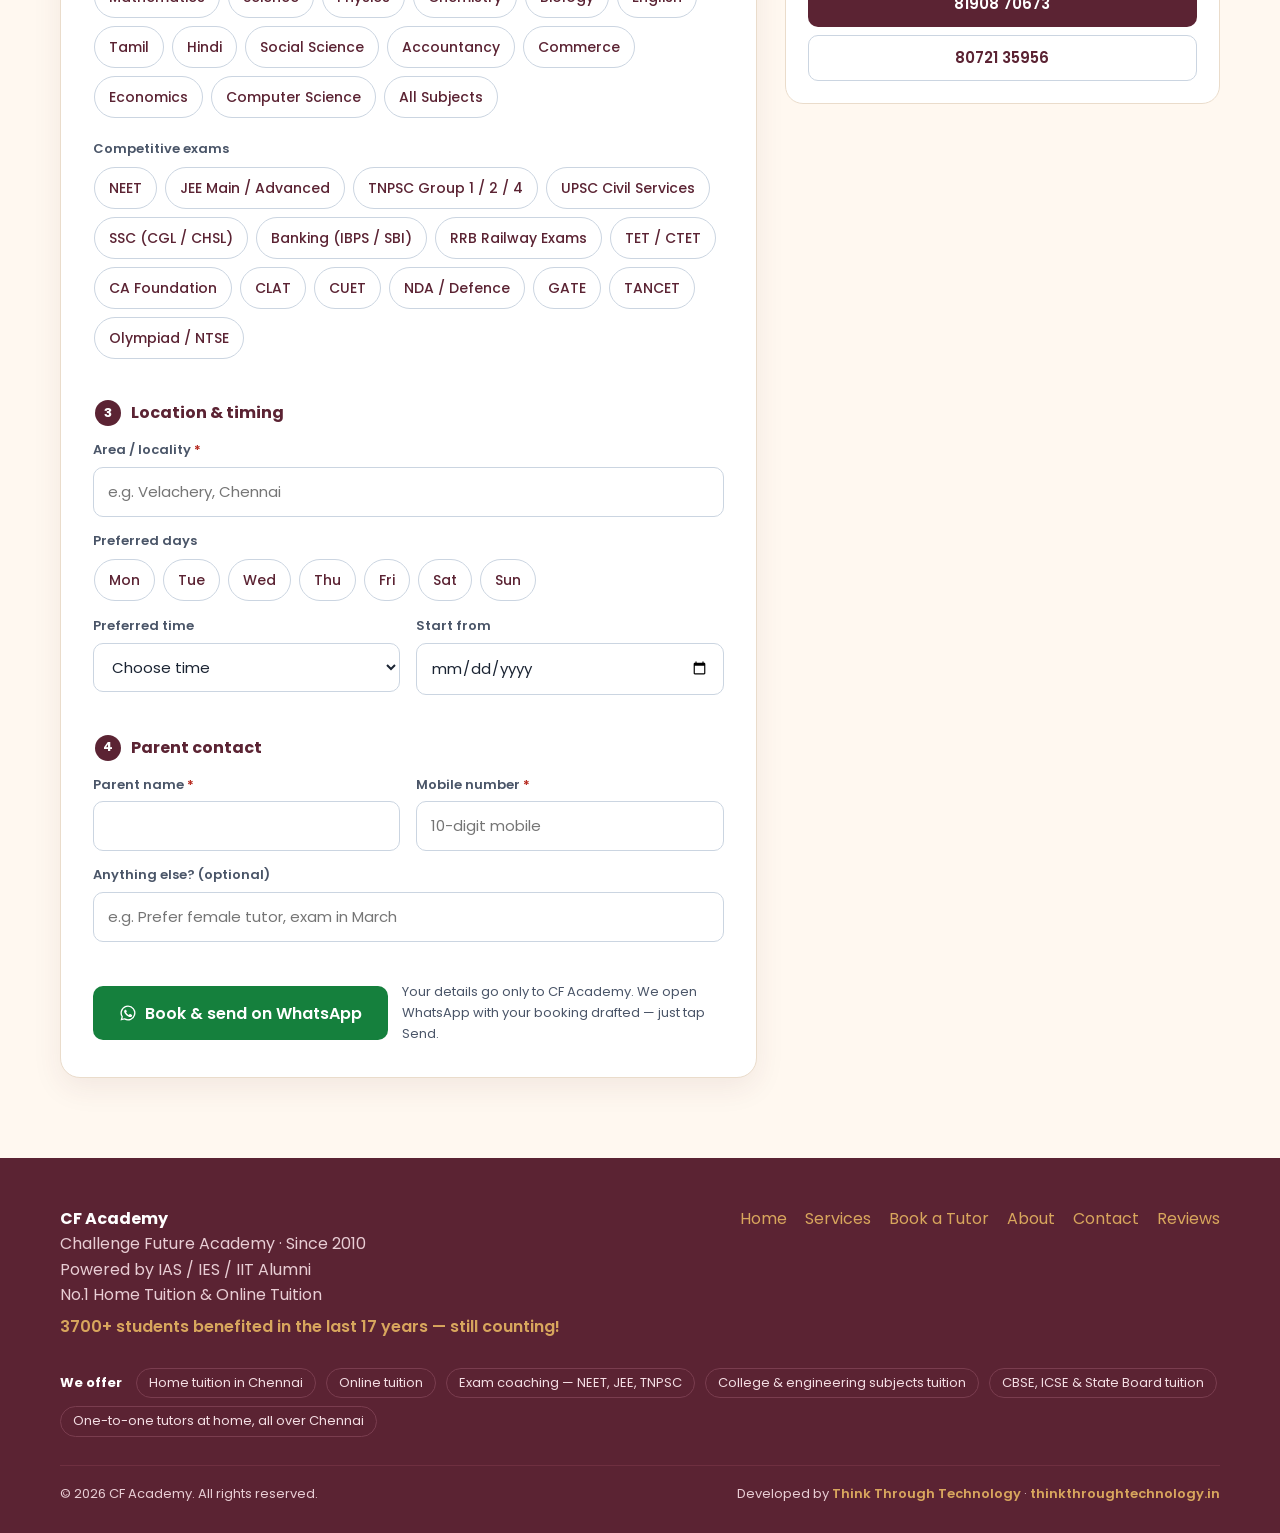
==== commit 785ba942: "Footer: Developed by Think Through Technology with link to thinkthroughtechnology.in Co-Authored-By:" ====
--- a/index.html
+++ b/index.html
@@ -40,7 +40,7 @@
 <link rel="preload" as="style" href="https://fonts.googleapis.com/css2?family=Poppins:wght@400;500;600;700&family=Caveat:wght@600;700&display=swap">
 <link rel="stylesheet" href="https://fonts.googleapis.com/css2?family=Poppins:wght@400;500;600;700&family=Caveat:wght@600;700&display=swap" media="print" onload="this.media='all'">
 <noscript><link rel="stylesheet" href="https://fonts.googleapis.com/css2?family=Poppins:wght@400;500;600;700&family=Caveat:wght@600;700&display=swap"></noscript>
-<link rel="stylesheet" href="css/site.css?v=202611041900">
+<link rel="stylesheet" href="css/site.css?v=202611042110">
 <link rel="preload" as="image" href="https://res.cloudinary.com/u3hhrbtz/image/upload/f_auto,q_auto,w_800,c_limit/v1792424662/Warm_Tutoring_at_Home.png" imagesrcset="https://res.cloudinary.com/u3hhrbtz/image/upload/f_auto,q_auto,w_800,c_limit/v1792424662/Warm_Tutoring_at_Home.png 800w, https://res.cloudinary.com/u3hhrbtz/image/upload/f_auto,q_auto,w_1400,c_limit/v1792424662/Warm_Tutoring_at_Home.png 1400w" imagesizes="(max-width: 960px) 100vw, 560px" fetchpriority="high">
 <script type="application/ld+json">
 {
@@ -564,7 +564,7 @@
     </div>
     <div class="copy">
       <span>© <span id="year">2026</span> CF Academy. All rights reserved.</span>
-      <span>Website by Think Through Technology</span>
+      <span class="dev-by">Developed by <a href="https://thinkthroughtechnology.in" target="_blank" rel="noopener">Think Through Technology</a> · <a href="https://thinkthroughtechnology.in" target="_blank" rel="noopener">thinkthroughtechnology.in</a></span>
     </div>
   </div>
 </footer>
@@ -580,6 +580,6 @@
 
 <div class="toast" id="toast" role="status" aria-live="polite"></div>
 
-<script type="module" src="js/site.js?v=202611041900"></script>
+<script type="module" src="js/site.js?v=202611042110"></script>
 </body>
 </html>
--- a/css/site.css
+++ b/css/site.css
@@ -946,3 +946,5 @@
 .site-footer .foot-seo { width: 100%; display: flex; flex-wrap: wrap; align-items: center; gap: 8px 10px; font-size: 13px; }
 .site-footer .foot-seo b { margin-right: 4px; }
 .site-footer .foot-seo span { border: 1px solid #7A3D4F; border-radius: 999px; padding: 4px 12px; color: #F3DDE3; }
+.site-footer .dev-by a { color: var(--accent-light); font-weight: 600; }
+.site-footer .dev-by a:hover { text-decoration: underline; }
